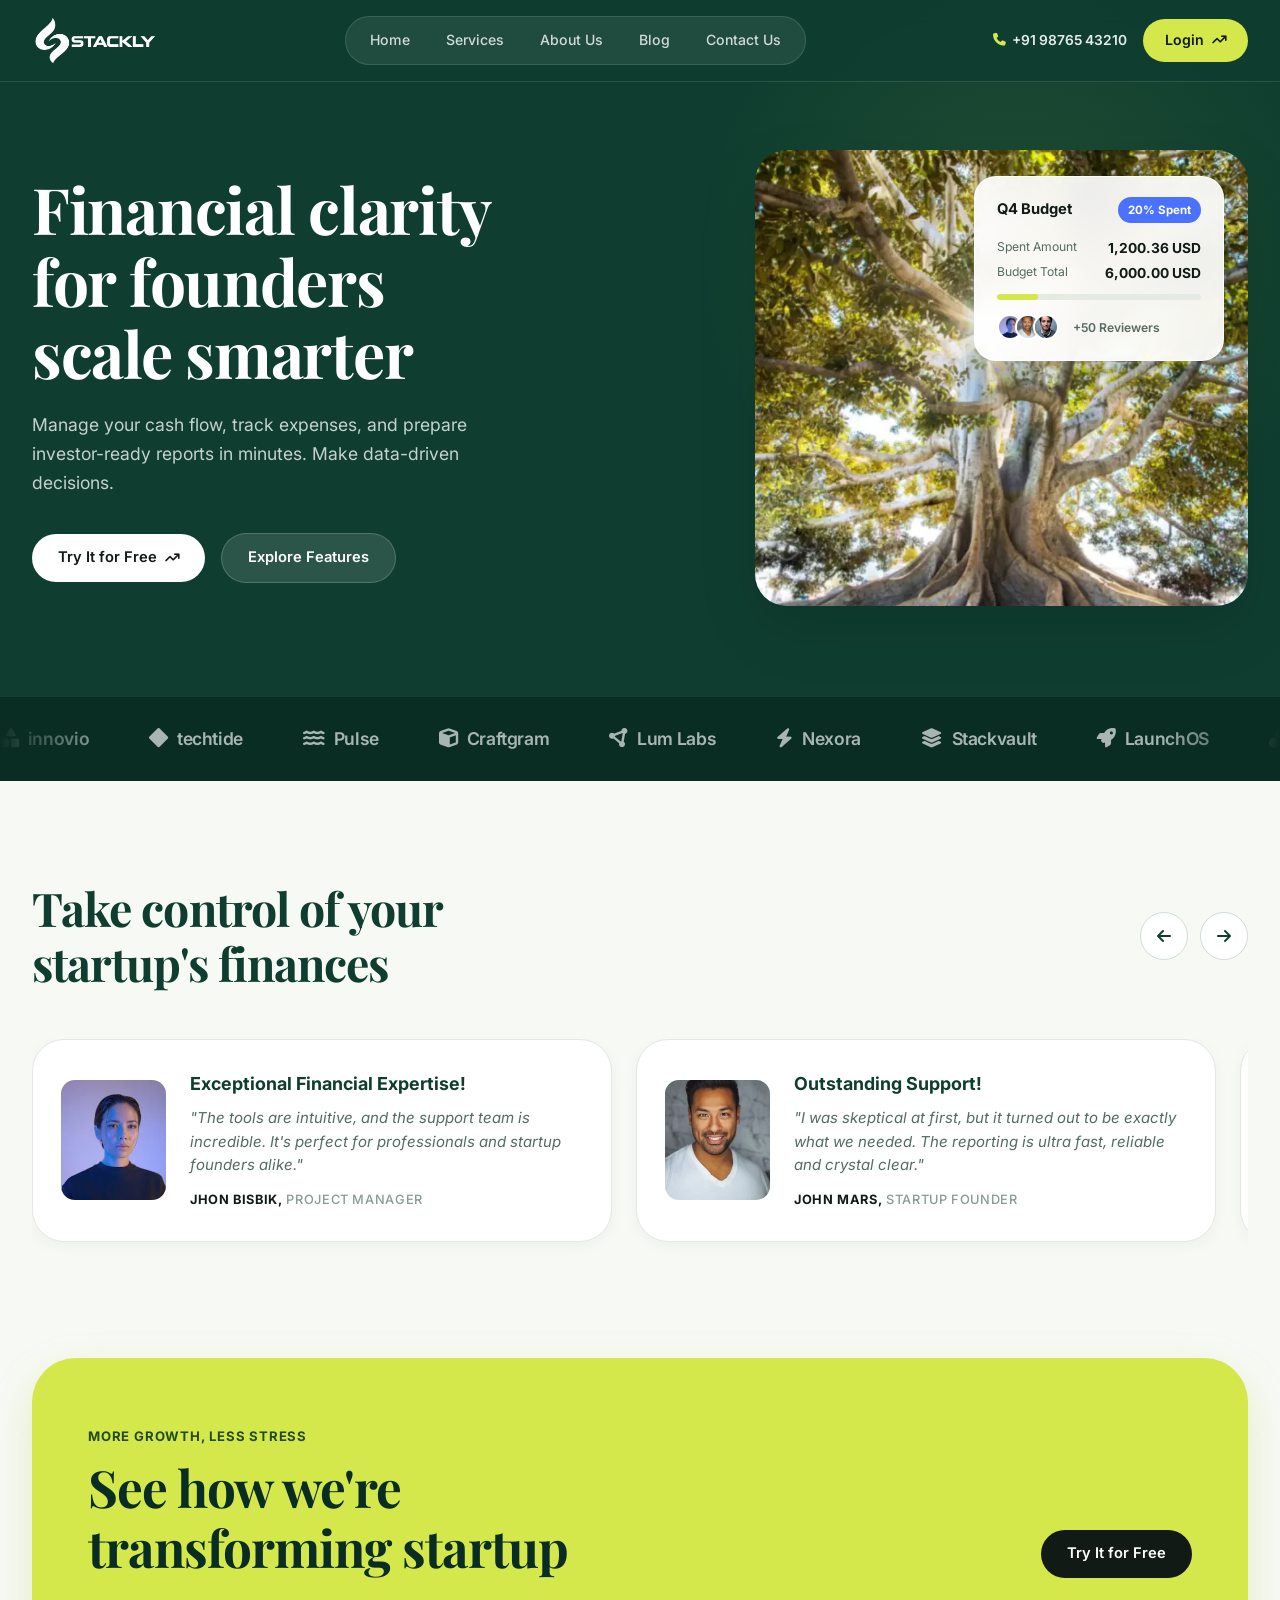
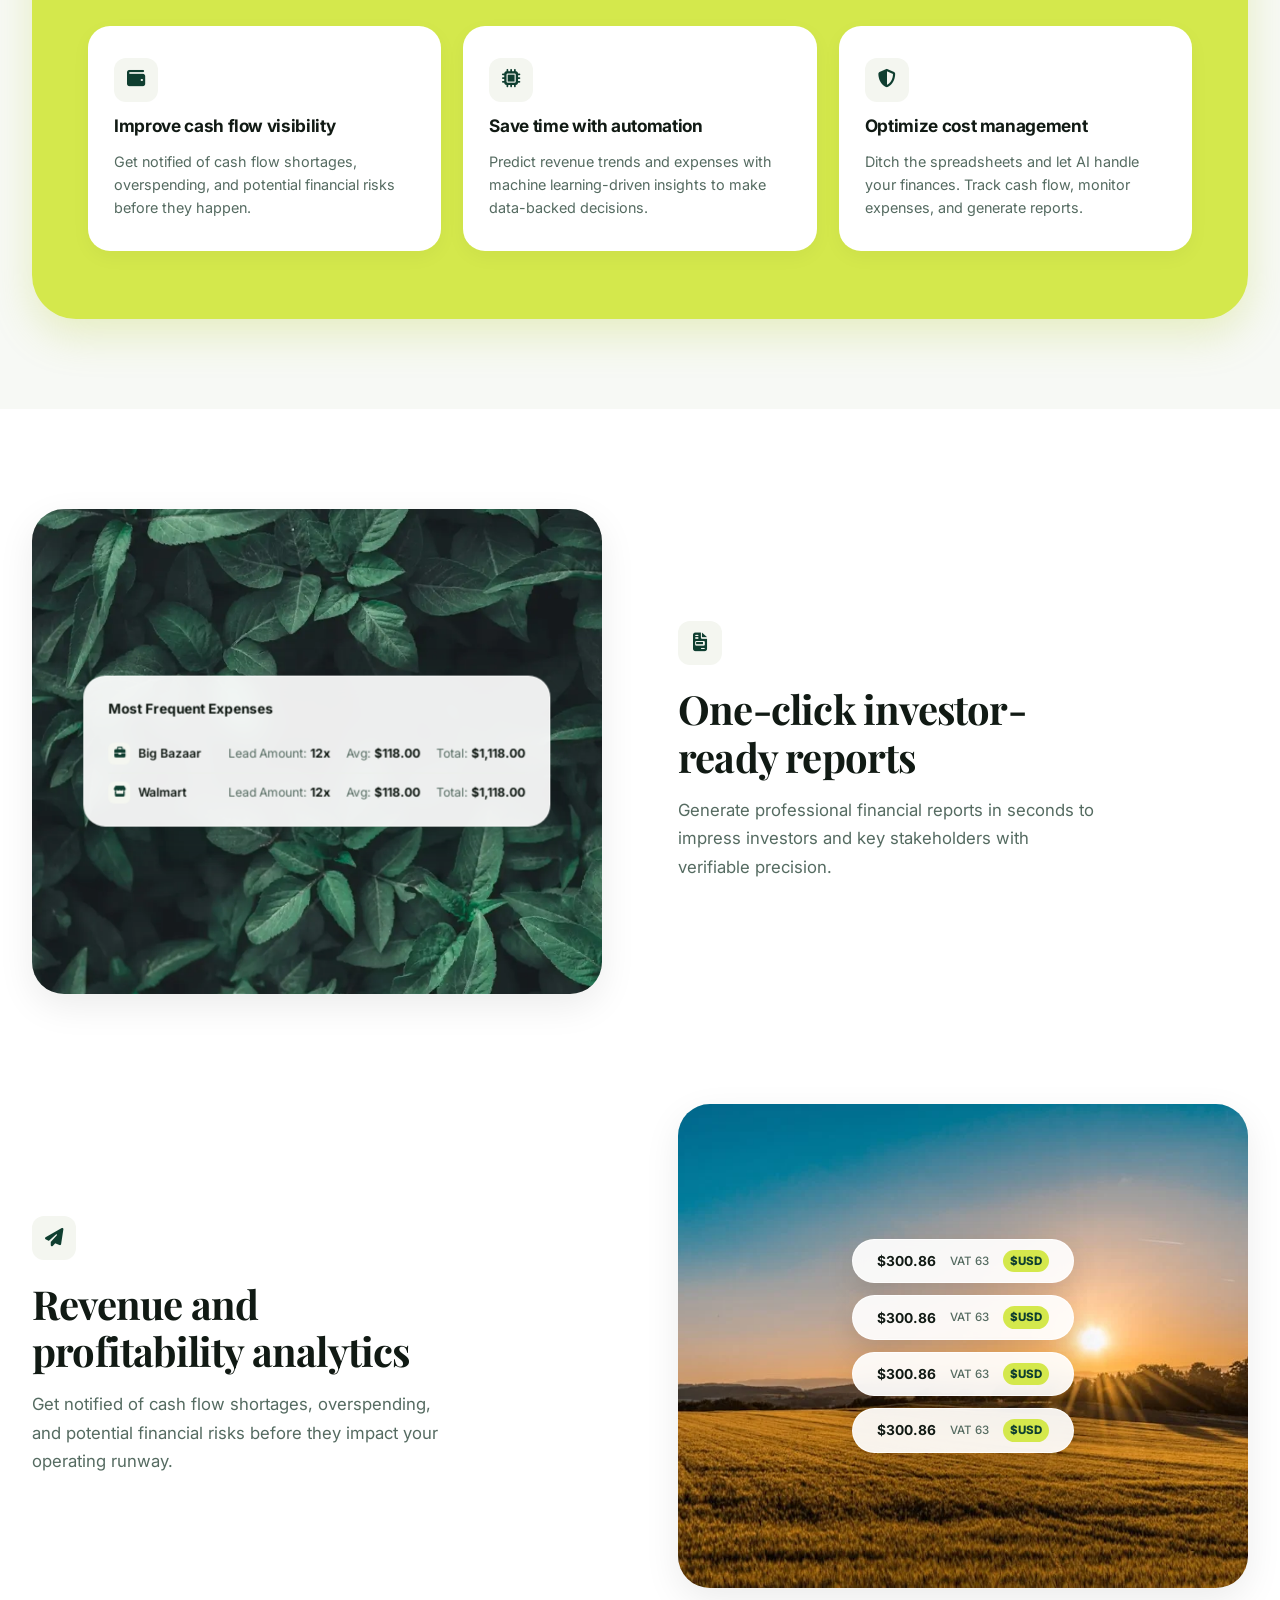
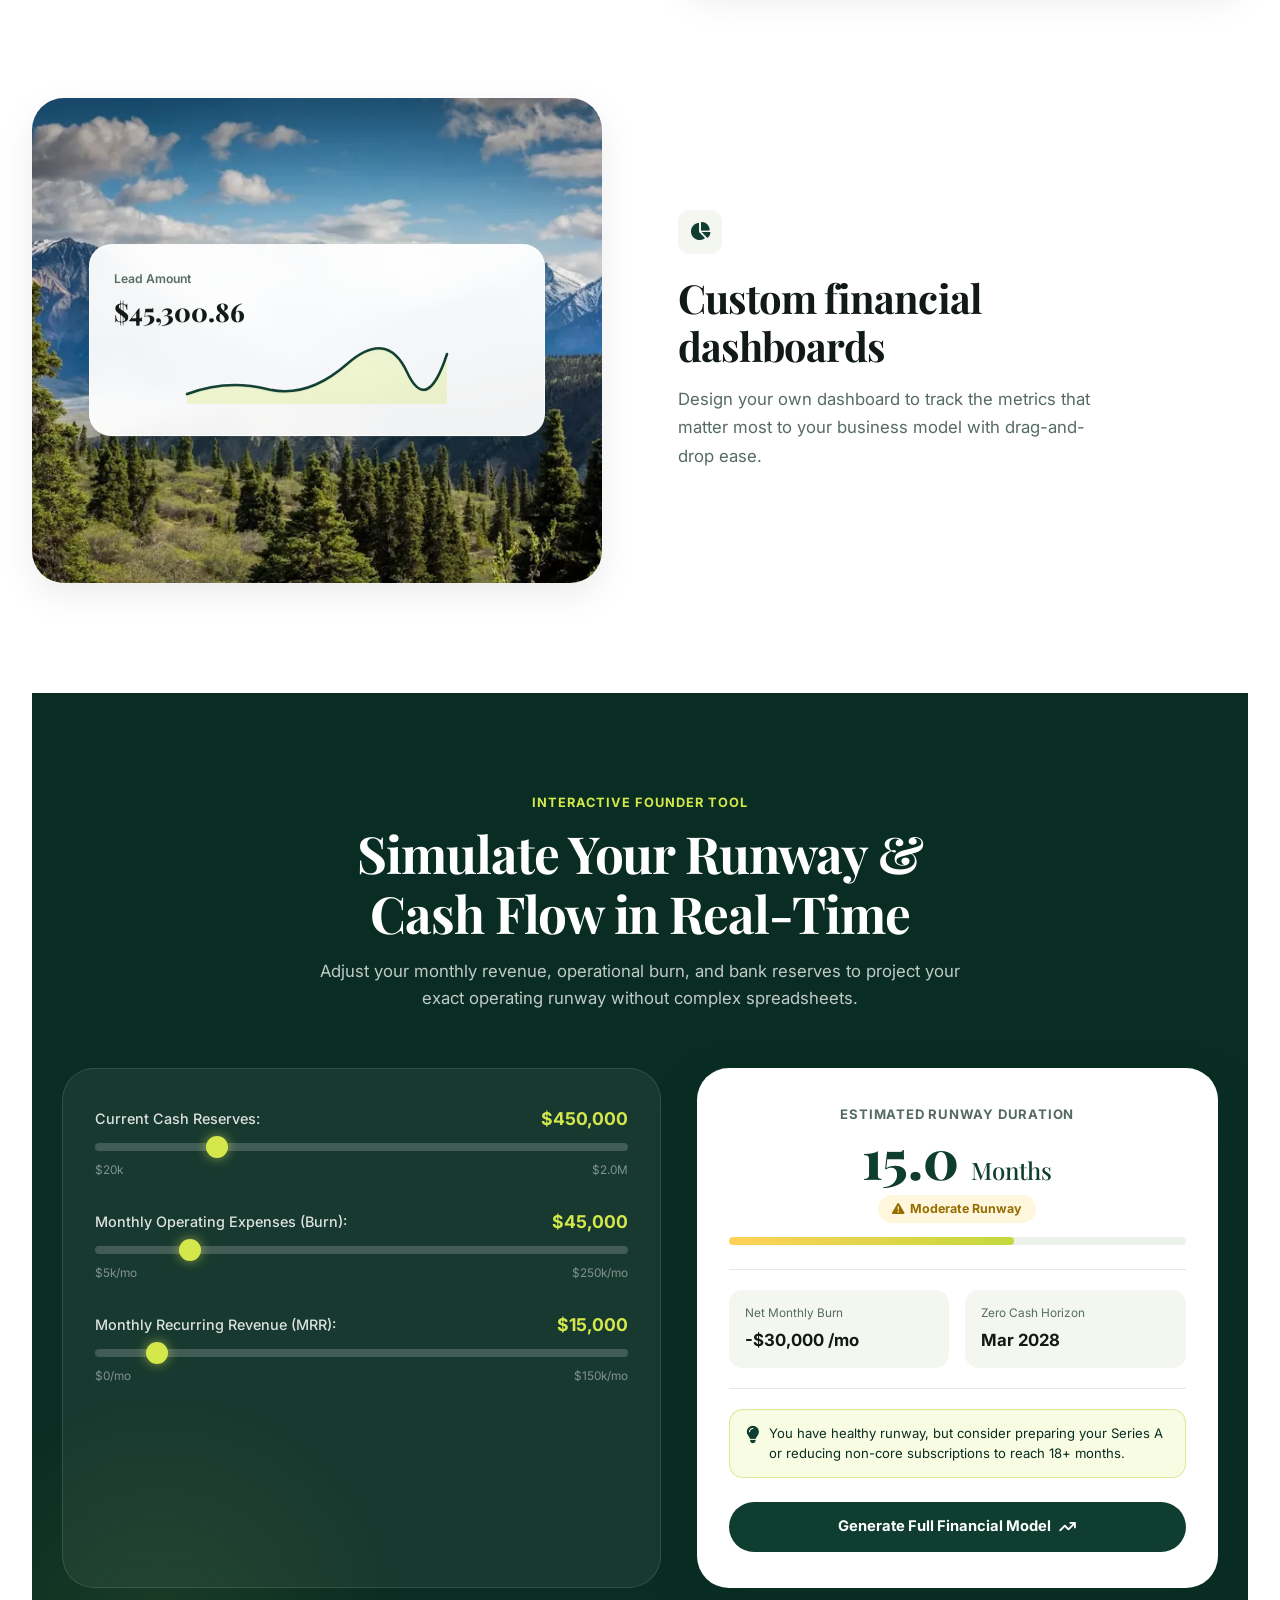
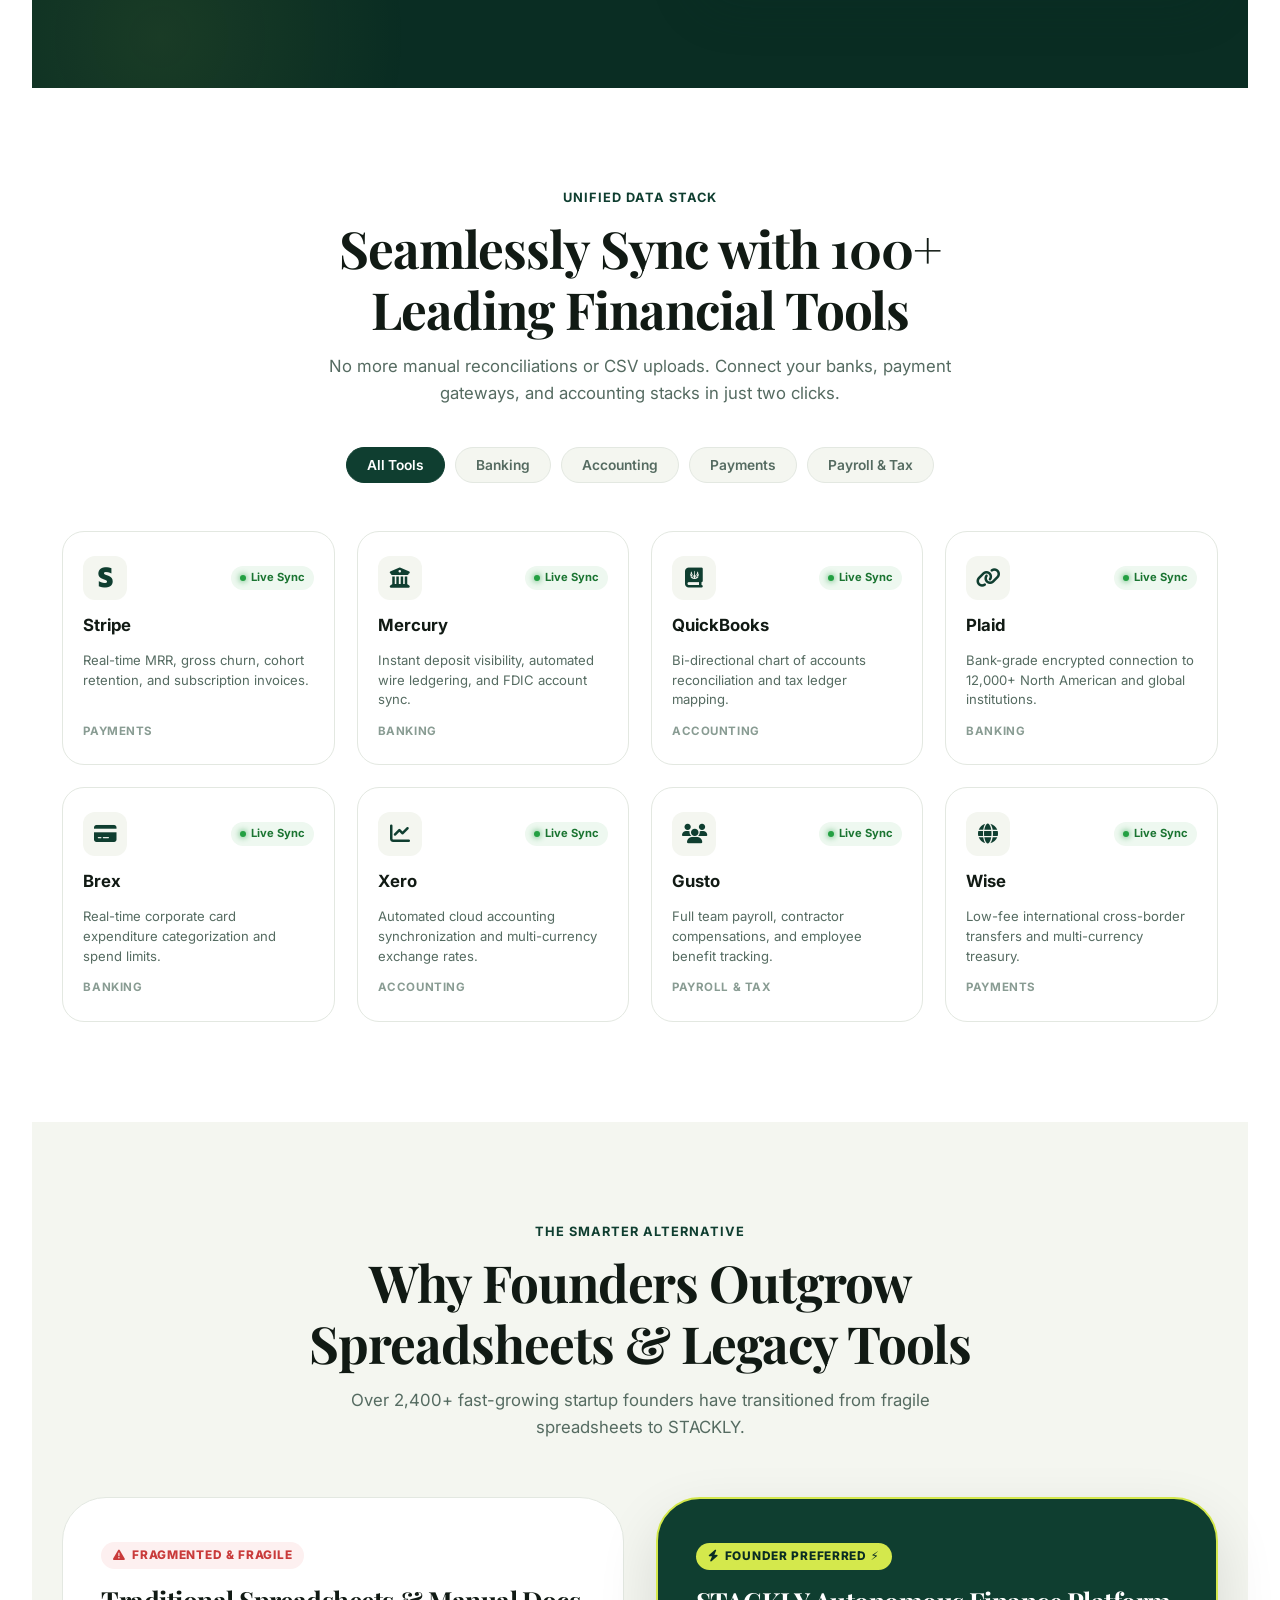
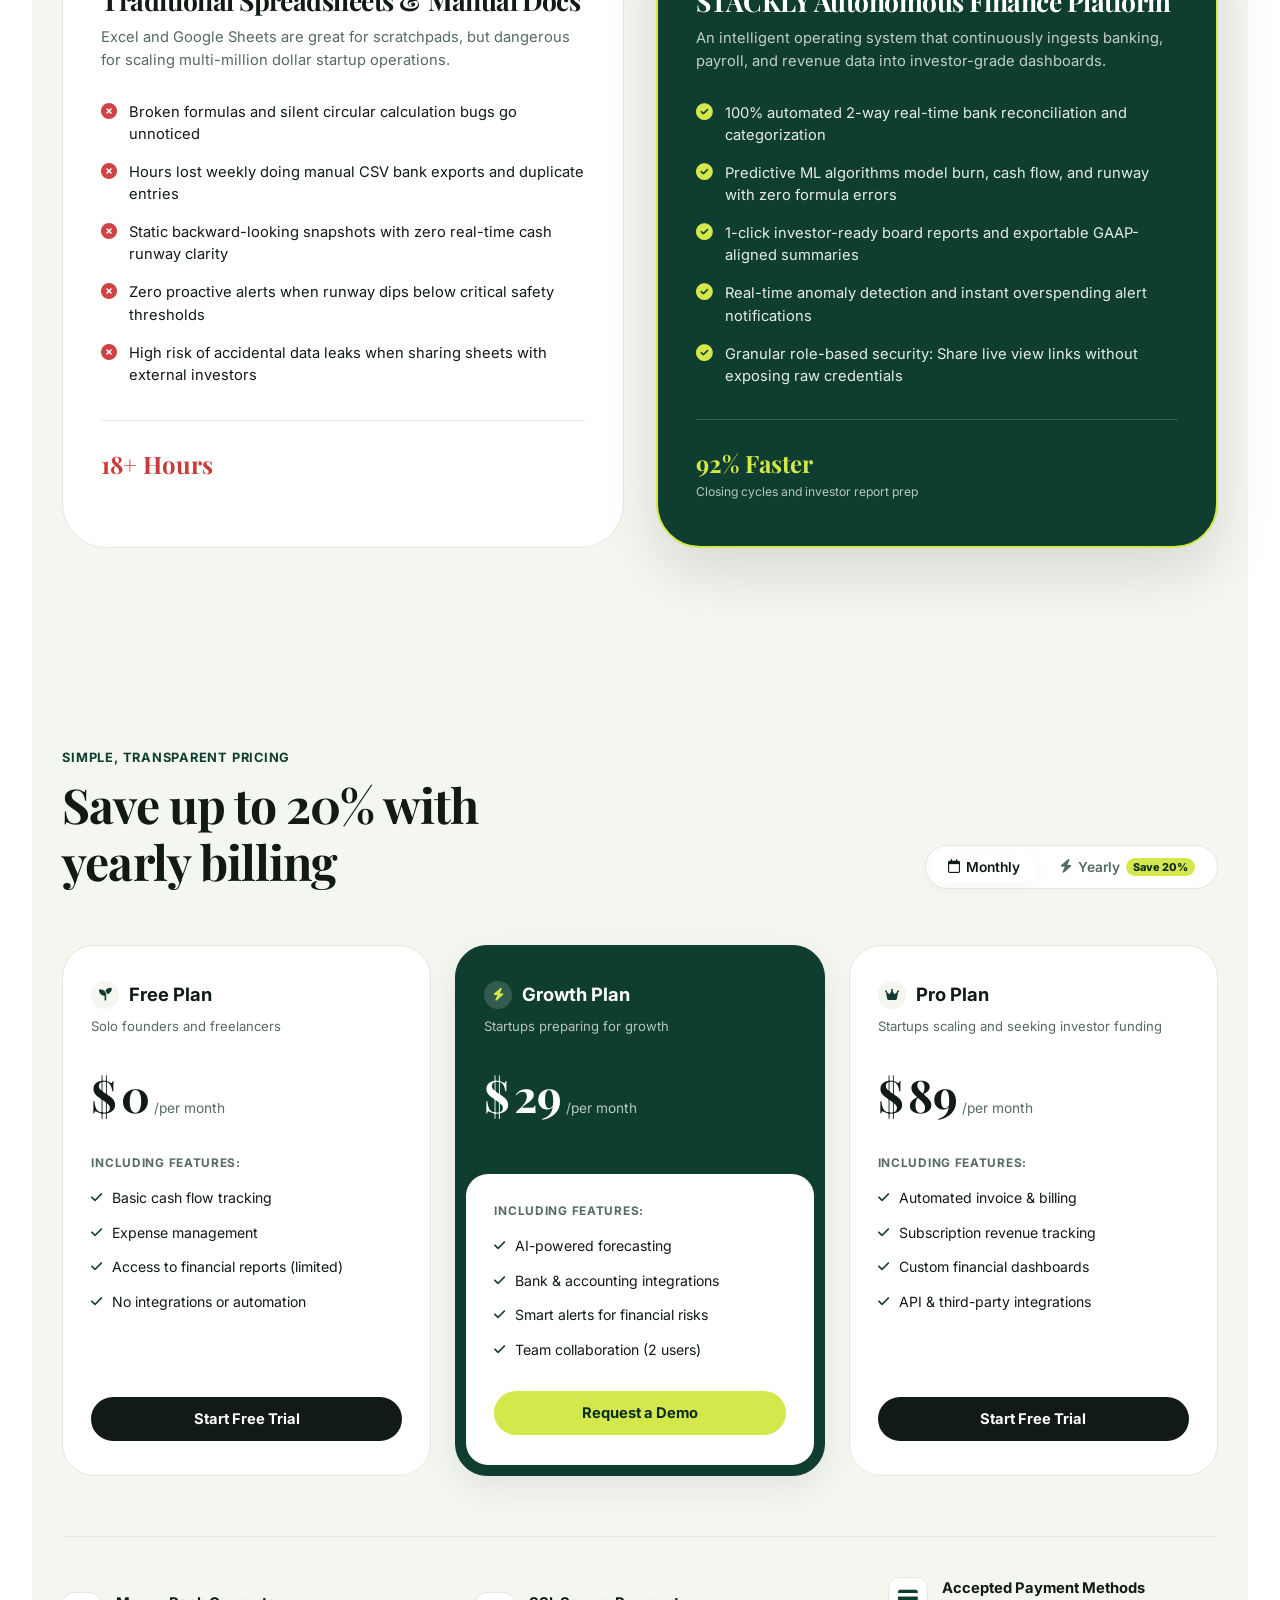
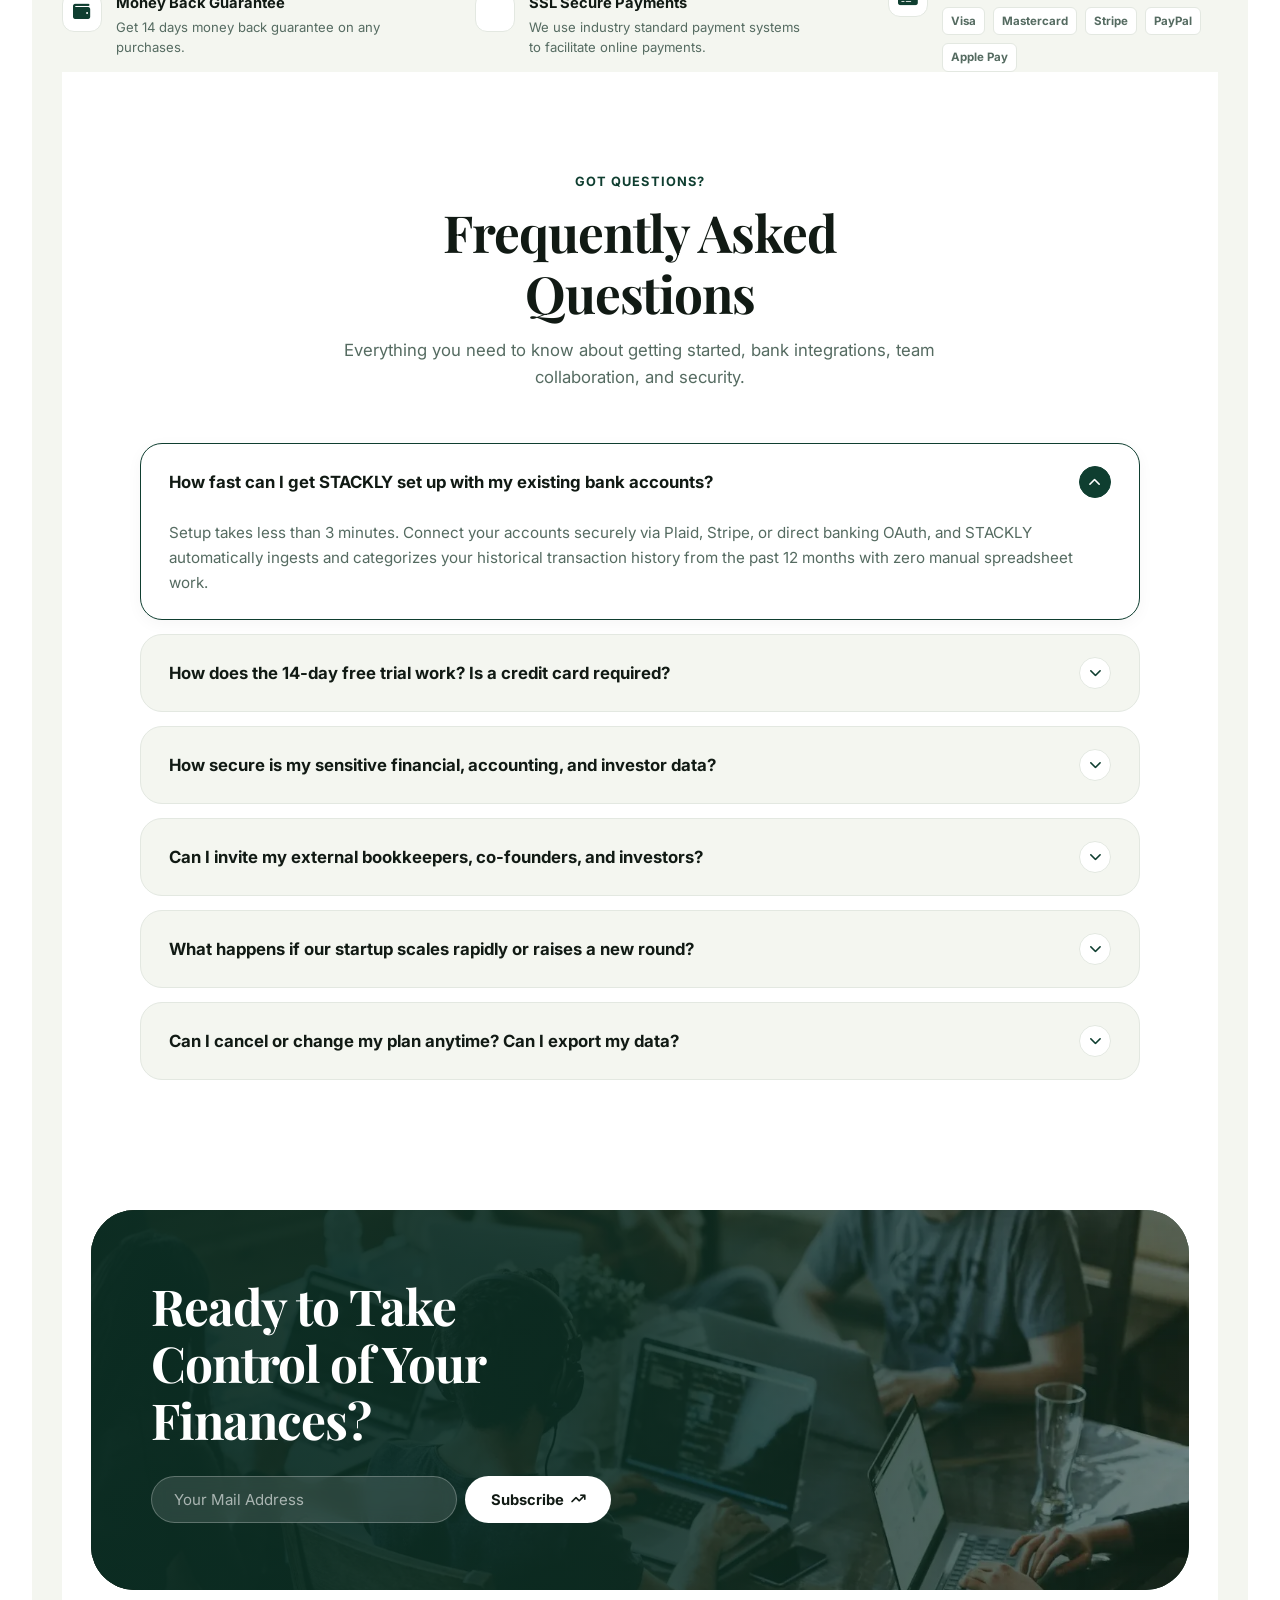
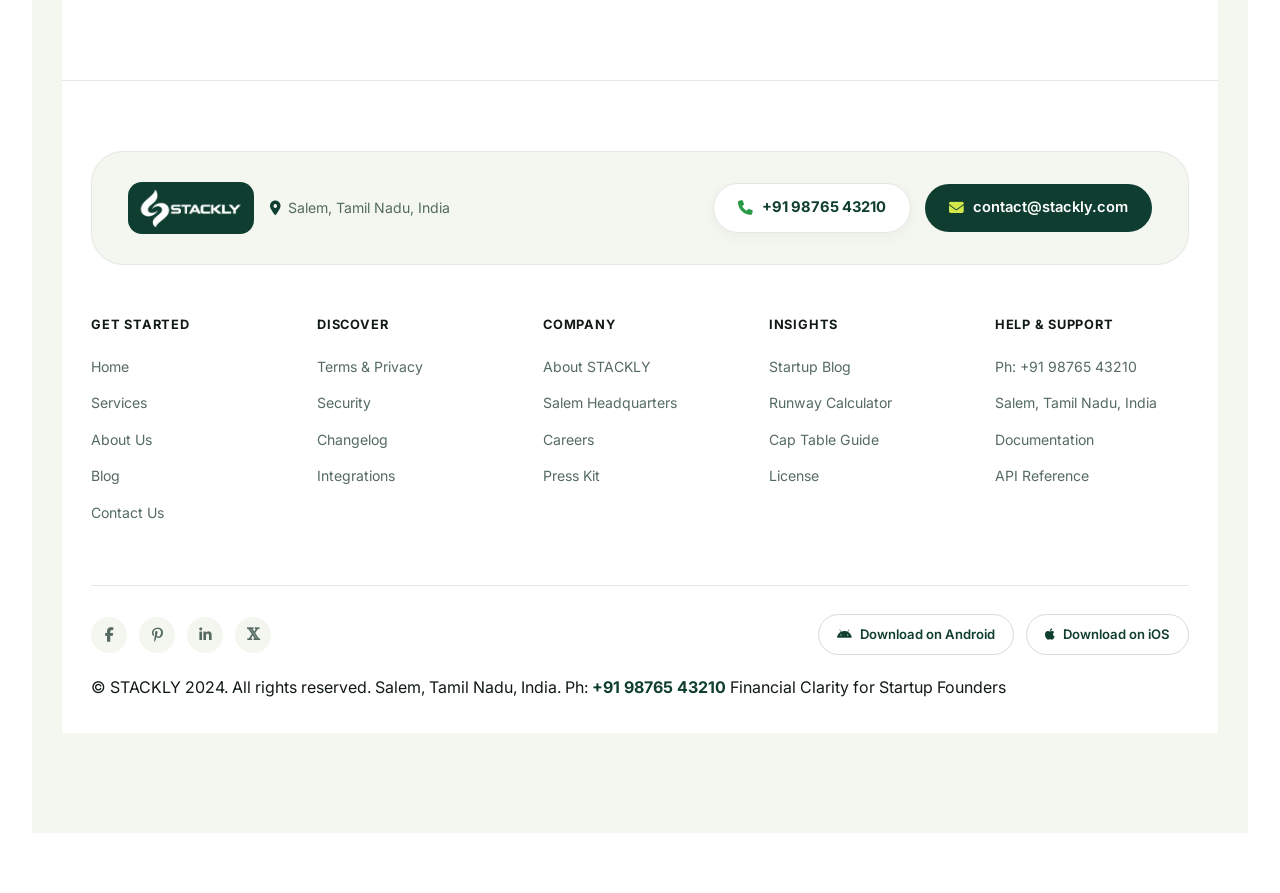
==== index.html @ 8fc37c61 "Add files via upload" ====
<!DOCTYPE html>
<html lang="en">
<head>
  <meta charset="UTF-8">
  <meta name="viewport" content="width=device-width, initial-scale=1.0">
  <title>STACKLY — Fundraising Clarity for Founders</title>
  <meta name="description" content="Manage your cash flow, track expenses, and prepare investor-ready reports in minutes with STACKLY. Scale smarter and make data-driven financial decisions.">
  
  <!-- Google Fonts: Inter & Playfair Display -->
  <link rel="preconnect" href="https://fonts.googleapis.com">
  <link rel="preconnect" href="https://fonts.gstatic.com" crossorigin>
  <link href="https://fonts.googleapis.com/css2?family=Inter:wght@300;400;500;600;700;800&family=Playfair+Display:ital,wght@0,600;0,700;0,800;1,600&display=swap" rel="stylesheet">
  
  <!-- Font Awesome Icons -->
  <link rel="stylesheet" href="https://cdnjs.cloudflare.com/ajax/libs/font-awesome/6.4.0/css/all.min.css">
  
  <!-- Custom Stylesheet -->
  <link rel="stylesheet" href="style.css">
</head>
<body>

  <!-- ========================================================================
       HEADER & NAVIGATION
       ======================================================================== -->
  <header id="main-header">
    <div class="container header-container">
      <!-- Logo -->
      <a href="index.html" class="brand-logo" aria-label="STACKLY Home">
        <img src="images/logo.webp" alt="STACKLY Logo" style="height: 48px; width: auto; display: block;">
      </a>

      <!-- Pill Nav for Desktop -->
      <nav class="nav-pill-wrapper" aria-label="Main Navigation">
        <a href="index.html" class="nav-link active">Home</a>
        <a href="service.html" class="nav-link">Services</a>
        <a href="about.html" class="nav-link">About Us</a>
        <a href="blog.html" class="nav-link">Blog</a>
        <a href="contact.html" class="nav-link">Contact Us</a>
      </nav>

      <!-- Header CTA & Contact Phone -->
      <div class="header-cta-wrapper" style="display: flex; align-items: center; gap: 16px;">
        <a href="404.html" class="header-phone-link" style="color: rgba(255,255,255,0.9); font-size: 0.86rem; font-weight: 600; display: inline-flex; align-items: center; gap: 6px; transition: color 0.2s;">
          <i class="fa-solid fa-phone" style="color: var(--lime); font-size: 0.8rem;"></i> +91 98765 43210
        </a>
        <a href="login.html" class="btn btn-lime header-cta-btn">
          Login <i class="fa-solid fa-arrow-trend-up icon-arrow-diag"></i>
        </a>
      </div>

      <!-- Mobile Menu Toggle Button -->
      <button class="mobile-menu-toggle" id="mobileMenuBtn" aria-label="Toggle Navigation Menu">
        <i class="fa-solid fa-bars"></i>
      </button>
    </div>

    <!-- Mobile Dropdown Navigation -->
    <div class="mobile-dropdown" id="mobileNav">
      <a href="index.html" class="nav-link active">Home</a>
      <a href="service.html" class="nav-link">Services</a>
      <a href="about.html" class="nav-link">About Us</a>
      <a href="blog.html" class="nav-link">Blog</a>
      <a href="contact.html" class="nav-link">Contact Us</a>
      <div style="padding: 10px 14px; border-top: 1px solid rgba(255,255,255,0.1); margin-top: 6px; font-size: 0.85rem; color: rgba(255,255,255,0.85); display: flex; flex-direction: column; gap: 6px;">
        <a href="404.html" style="color: var(--lime); font-weight: 700; display: flex; align-items: center; gap: 8px;">
          <i class="fa-solid fa-phone"></i> +91 98765 43210
        </a>
        <span><i class="fa-solid fa-location-dot" style="color: var(--lime); margin-right: 6px;"></i> Salem, Tamil Nadu, India</span>
      </div>
      <a href="login.html" class="btn btn-lime" style="margin-top: 6px; width: 100%;">
        Login<i class="fa-solid fa-arrow-trend-up"></i>
      </a>
    </div>
  </header>

  <!-- ========================================================================
       HERO SECTION
       ======================================================================== -->
  <section id="hero">
    <div class="container hero-grid">
      <!-- Left Content -->
      <div class="hero-content fade-in-up">
        <h1>Financial clarity<br>for founders<br>scale smarter</h1>
        <p>
          Manage your cash flow, track expenses, and prepare investor-ready reports in minutes. Make data-driven decisions.
        </p>
        <div class="hero-actions">
          <a href="404.html" class="btn btn-white">
            Try It for Free <i class="fa-solid fa-arrow-trend-up icon-arrow-diag"></i>
          </a>
          <a href="404.html" class="btn btn-ghost-green">
            Explore Features
          </a>
        </div>
      </div>

      <!-- Right Visual with Floating Stat Card -->
      <div class="hero-visual fade-in-up">
        <div class="hero-image-card">
          <img src="images/img_1518495973542-4.webp" alt="Abstract sculpture and organic wood photography">
          
          <!-- Floating Glass Stat Card -->
          <div class="floating-stat-card">
            <div class="f-card-header">
              <span class="f-card-title">Q4 Budget</span>
              <span class="f-card-badge">20% Spent</span>
            </div>
            <div class="f-card-row">
              <span>Spent Amount</span>
              <strong>1,200.36 USD</strong>
            </div>
            <div class="f-card-row">
              <span>Budget Total</span>
              <strong>6,000.00 USD</strong>
            </div>
            
            <div class="f-progress-track">
              <div class="f-progress-bar"></div>
            </div>

            <div class="f-card-footer">
              <div class="avatar-stack">
                <img src="images/img_1534528741775-5.webp" alt="Reviewer avatar 1">
                <img src="images/img_1507003211169-0.webp" alt="Reviewer avatar 2">
                <img src="images/img_1500648767791-0.webp" alt="Reviewer avatar 3">
              </div>
              <span class="avatar-stack-text">+50 Reviewers</span>
            </div>
          </div>
        </div>
      </div>
    </div>
  </section>

  <!-- ========================================================================
       TRUSTED BY LOGO BAR
       ======================================================================== -->
  <div id="trust-bar">
    <div class="marquee-wrapper">
      <div class="marquee-track">
        <!-- Original set -->
        <div class="partner-logo"><i class="fa-solid fa-shapes"></i> innovio</div>
        <div class="partner-logo"><i class="fa-solid fa-diamond"></i> techtide</div>
        <div class="partner-logo"><i class="fa-solid fa-water"></i> Pulse</div>
        <div class="partner-logo"><i class="fa-solid fa-cube"></i> Craftgram</div>
        <div class="partner-logo"><i class="fa-solid fa-circle-nodes"></i> Lum Labs</div>
        <div class="partner-logo"><i class="fa-solid fa-bolt"></i> Nexora</div>
        <div class="partner-logo"><i class="fa-solid fa-layer-group"></i> Stackvault</div>
        <div class="partner-logo"><i class="fa-solid fa-rocket"></i> LaunchOS</div>
        <!-- Duplicate for seamless loop -->
        <div class="partner-logo"><i class="fa-solid fa-shapes"></i> innovio</div>
        <div class="partner-logo"><i class="fa-solid fa-diamond"></i> techtide</div>
        <div class="partner-logo"><i class="fa-solid fa-water"></i> Pulse</div>
        <div class="partner-logo"><i class="fa-solid fa-cube"></i> Craftgram</div>
        <div class="partner-logo"><i class="fa-solid fa-circle-nodes"></i> Lum Labs</div>
        <div class="partner-logo"><i class="fa-solid fa-bolt"></i> Nexora</div>
        <div class="partner-logo"><i class="fa-solid fa-layer-group"></i> Stackvault</div>
        <div class="partner-logo"><i class="fa-solid fa-rocket"></i> LaunchOS</div>
      </div>
    </div>
  </div>

  <!-- ========================================================================
       TESTIMONIALS SECTION (CLICK ARROWS TO SCROLL)
       ======================================================================== -->
  <section id="testimonials">
    <div class="container">
      <div class="testimonials-top-bar">
        <h2>Take control of your startup's finances</h2>
        <div class="carousel-nav-buttons">
          <button class="carousel-nav-btn" id="prevTestimonial" aria-label="Previous testimonials">
            <i class="fa-solid fa-arrow-left"></i>
          </button>
          <button class="carousel-nav-btn" id="nextTestimonial" aria-label="Next testimonials">
            <i class="fa-solid fa-arrow-right"></i>
          </button>
        </div>
      </div>

      <!-- Scrollable Track Container -->
      <div class="testimonials-slider-wrap" id="testimonialsSlider">
        <div class="testimonials-track">
          <!-- Card 1 -->
          <div class="testimonial-card">
            <img src="images/img_1534528741775-5.webp" alt="Jhon Bisbik portrait" class="testimonial-avatar">
            <div class="testimonial-content">
              <h4>Exceptional Financial Expertise!</h4>
              <p class="testimonial-quote">"The tools are intuitive, and the support team is incredible. It's perfect for professionals and startup founders alike."</p>
              <div class="testimonial-author">Jhon Bisbik, <span class="testimonial-role">Project Manager</span></div>
            </div>
          </div>

          <!-- Card 2 -->
          <div class="testimonial-card">
            <img src="images/img_1507003211169-0.webp" alt="John Mars portrait" class="testimonial-avatar">
            <div class="testimonial-content">
              <h4>Outstanding Support!</h4>
              <p class="testimonial-quote">"I was skeptical at first, but it turned out to be exactly what we needed. The reporting is ultra fast, reliable and crystal clear."</p>
              <div class="testimonial-author">John Mars, <span class="testimonial-role">Startup Founder</span></div>
            </div>
          </div>

          <!-- Card 3 -->
          <div class="testimonial-card">
            <img src="images/img_1573496359142-b.webp" alt="Elena Vance portrait" class="testimonial-avatar">
            <div class="testimonial-content">
              <h4>Cut Closing Time by 75%</h4>
              <p class="testimonial-quote">"Our monthly accounting review went from 5 days down to half an afternoon. Investors love the automated monthly dispatch."</p>
              <div class="testimonial-author">Elena Vance, <span class="testimonial-role">CFO at CloudSync</span></div>
            </div>
          </div>

          <!-- Card 4 -->
          <div class="testimonial-card">
            <img src="images/img_1500648767791-0.webp" alt="David Chen portrait" class="testimonial-avatar">
            <div class="testimonial-content">
              <h4>Flawless Runway Forecasts</h4>
              <p class="testimonial-quote">"Having real-time bank feeds synced straight into scenario projections saved us months of spreadsheets stress during our Series A."</p>
              <div class="testimonial-author">David Chen, <span class="testimonial-role">Co-Founder at Finix</span></div>
            </div>
          </div>
        </div>
      </div>
    </div>
  </section>

  <!-- ========================================================================
       LIME BANNER BENEFIT SECTION
       ======================================================================== -->
  <section id="lime-banner">
    <div class="container">
      <div class="lime-banner-container fade-in-up">
        <div class="lime-banner-header">
          <div class="lime-header-left">
            <div class="section-kicker">More Growth, Less Stress</div>
            <h2>See how we're transforming startup</h2>
          </div>
          <a href="404.html" class="btn btn-dark">
            Try It for Free
          </a>
        </div>

        <div class="lime-cards-grid">
          <!-- Card 1 -->
          <div class="lime-benefit-card">
            <div class="lime-card-icon">
              <i class="fa-solid fa-wallet"></i>
            </div>
            <h3>Improve cash flow visibility</h3>
            <p>Get notified of cash flow shortages, overspending, and potential financial risks before they happen.</p>
          </div>

          <!-- Card 2 -->
          <div class="lime-benefit-card">
            <div class="lime-card-icon">
              <i class="fa-solid fa-microchip"></i>
            </div>
            <h3>Save time with automation</h3>
            <p>Predict revenue trends and expenses with machine learning-driven insights to make data-backed decisions.</p>
          </div>

          <!-- Card 3 -->
          <div class="lime-benefit-card">
            <div class="lime-card-icon">
              <i class="fa-solid fa-shield-halved"></i>
            </div>
            <h3>Optimize cost management</h3>
            <p>Ditch the spreadsheets and let AI handle your finances. Track cash flow, monitor expenses, and generate reports.</p>
          </div>
        </div>
      </div>
    </div>
  </section>

  <!-- ========================================================================
       FEATURE SHOWCASE ROWS (Alternating Layouts)
       ======================================================================== -->
  <section id="feature-rows">
    <div class="container">
      <!-- Row 1: Plant image on Left, Text on Right -->
      <div class="showcase-row fade-in-up">
        <div class="showcase-image-col">
          <div class="showcase-img-box">
            <img src="images/img_1518531933037-9.webp" alt="Lush green botanical leaves">
            
            <!-- Floating Overlay Card: Most Frequent Expenses -->
            <div class="floating-overlay-card">
              <div class="foc-title">Most Frequent Expenses</div>
              <div class="foc-item">
                <div class="foc-brand">
                  <div class="foc-badge-icon"><i class="fa-solid fa-briefcase"></i></div>
                  <span>Big Bazaar</span>
                </div>
                <div class="foc-values">
                  <span>Lead Amount: <strong>12x</strong></span>
                  <span>Avg: <strong>$118.00</strong></span>
                  <span>Total: <strong>$1,118.00</strong></span>
                </div>
              </div>
              <div class="foc-item">
                <div class="foc-brand">
                  <div class="foc-badge-icon"><i class="fa-solid fa-store"></i></div>
                  <span>Walmart</span>
                </div>
                <div class="foc-values">
                  <span>Lead Amount: <strong>12x</strong></span>
                  <span>Avg: <strong>$118.00</strong></span>
                  <span>Total: <strong>$1,118.00</strong></span>
                </div>
              </div>
            </div>
          </div>
        </div>
        <div class="showcase-text-col">
          <div class="feature-icon-badge">
            <i class="fa-solid fa-file-invoice"></i>
          </div>
          <h2>One-click investor-ready reports</h2>
          <p>Generate professional financial reports in seconds to impress investors and key stakeholders with verifiable precision.</p>
        </div>
      </div>

      <!-- Row 2: Text on Left, Grass with Floating Pills on Right (Reversed) -->
      <div class="showcase-row reversed fade-in-up">
        <div class="showcase-image-col">
          <div class="showcase-img-box">
            <img src="images/img_1500382017468-9.webp" alt="Rolling green grass hill landscape">
            
            <!-- Floating Pills -->
            <div class="floating-pills-container">
              <div class="floating-amount-pill">
                <span>$300.86</span>
                <span class="f-tag-vat">VAT 63</span>
                <span class="f-tag-currency">$USD</span>
              </div>
              <div class="floating-amount-pill">
                <span>$300.86</span>
                <span class="f-tag-vat">VAT 63</span>
                <span class="f-tag-currency">$USD</span>
              </div>
              <div class="floating-amount-pill">
                <span>$300.86</span>
                <span class="f-tag-vat">VAT 63</span>
                <span class="f-tag-currency">$USD</span>
              </div>
              <div class="floating-amount-pill">
                <span>$300.86</span>
                <span class="f-tag-vat">VAT 63</span>
                <span class="f-tag-currency">$USD</span>
              </div>
            </div>
          </div>
        </div>
        <div class="showcase-text-col">
          <div class="feature-icon-badge">
            <i class="fa-solid fa-paper-plane"></i>
          </div>
          <h2>Revenue and profitability analytics</h2>
          <p>Get notified of cash flow shortages, overspending, and potential financial risks before they impact your operating runway.</p>
        </div>
      </div>

      <!-- Row 3: Mountain image on Left, Text on Right -->
      <div class="showcase-row fade-in-up">
        <div class="showcase-image-col">
          <div class="showcase-img-box">
            <img src="images/img_1464822759023-f.webp" alt="Scenic alpine mountain ridge">
            
            <!-- Mountain Overlay Chart -->
            <div class="mountain-chart-overlay">
              <div class="mco-lead-label">Lead Amount</div>
              <div class="mco-amount">$45,300.86</div>
              <svg class="mco-chart-svg" viewBox="0 0 260 60" fill="none">
                <path d="M0,50 Q40,35 80,45 T160,20 T220,28 T260,10 L260,60 L0,60 Z" fill="rgba(212, 232, 76, 0.25)"/>
                <path d="M0,50 Q40,35 80,45 T160,20 T220,28 T260,10" stroke="#0f3e30" stroke-width="2.5" stroke-linecap="round"/>
              </svg>
            </div>
          </div>
        </div>
        <div class="showcase-text-col">
          <div class="feature-icon-badge">
            <i class="fa-solid fa-chart-pie"></i>
          </div>
          <h2>Custom financial dashboards</h2>
          <p>Design your own dashboard to track the metrics that matter most to your business model with drag-and-drop ease.</p>
        </div>
      </div>
  <!-- ========================================================================
       NEW SECTION 1: RUNWAY & CASH FLOW SIMULATOR
       ======================================================================== -->
  <section id="runway-calculator">
    <div class="container">
      <div class="calc-header fade-in-up">
        <div class="section-kicker">Interactive Founder Tool</div>
        <h2>Simulate Your Runway & Cash Flow in Real-Time</h2>
        <p>Adjust your monthly revenue, operational burn, and bank reserves to project your exact operating runway without complex spreadsheets.</p>
      </div>

      <div class="calc-grid fade-in-up">
        <!-- Controls Card -->
        <div class="calc-controls-card">
          <!-- Slider 1: Cash Balance -->
          <div class="slider-group">
            <div class="slider-top-label">
              <span>Current Cash Reserves:</span>
              <strong id="valCash">$450,000</strong>
            </div>
            <input type="range" class="styled-range" id="inputCash" min="20000" max="2000000" step="10000" value="450000">
            <div class="slider-bounds">
              <span>$20k</span>
              <span>$2.0M</span>
            </div>
          </div>

          <!-- Slider 2: Monthly Burn -->
          <div class="slider-group">
            <div class="slider-top-label">
              <span>Monthly Operating Expenses (Burn):</span>
              <strong id="valBurn">$45,000</strong>
            </div>
            <input type="range" class="styled-range" id="inputBurn" min="5000" max="250000" step="2500" value="45000">
            <div class="slider-bounds">
              <span>$5k/mo</span>
              <span>$250k/mo</span>
            </div>
          </div>

          <!-- Slider 3: Monthly Revenue -->
          <div class="slider-group">
            <div class="slider-top-label">
              <span>Monthly Recurring Revenue (MRR):</span>
              <strong id="valRev">$15,000</strong>
            </div>
            <input type="range" class="styled-range" id="inputRev" min="0" max="150000" step="2500" value="15000">
            <div class="slider-bounds">
              <span>$0/mo</span>
              <span>$150k/mo</span>
            </div>
          </div>
        </div>

        <!-- Dynamic Results Board -->
        <div class="calc-results-board">
          <div class="runway-primary-metric">
            <div class="metric-subtitle">Estimated Runway Duration</div>
            <div class="metric-big-number" id="runwayMonths">15.0 <span style="font-size: 1.5rem; font-weight: 500;">Months</span></div>
            <div class="runway-health-badge" id="runwayBadge">
              <i class="fa-solid fa-circle-check"></i> Safe Growth Zone
            </div>
            <div class="runway-bar-track">
              <div class="runway-bar-fill" id="runwayBarFill" style="width: 65%;"></div>
            </div>
          </div>

          <div class="metric-details-row">
            <div class="metric-box">
              <span>Net Monthly Burn</span>
              <strong id="netBurnDisplay">-$30,000 /mo</strong>
            </div>
            <div class="metric-box">
              <span>Zero Cash Horizon</span>
              <strong id="zeroCashHorizon">Dec 2027</strong>
            </div>
          </div>

          <div class="calc-insight-box">
            <i class="fa-solid fa-lightbulb" style="color: var(--green); font-size: 1.1rem; margin-top: 2px;"></i>
            <span id="insightText">Increasing MRR by just 15% extends your operating runway by an additional <strong>+3.8 months</strong> without dilutive equity.</span>
          </div>

          <a href="404.html" class="calc-cta-btn">
            Generate Full Financial Model <i class="fa-solid fa-arrow-trend-up"></i>
          </a>
        </div>
      </div>
    </div>
  </section>

  <!-- ========================================================================
       NEW SECTION 2: INTEGRATIONS ECOSYSTEM HUB
       ======================================================================== -->
  <section id="integrations-hub">
    <div class="container">
      <div class="integ-header fade-in-up">
        <div class="section-kicker">Unified Data Stack</div>
        <h2>Seamlessly Sync with 100+ Leading Financial Tools</h2>
        <p>No more manual reconciliations or CSV uploads. Connect your banks, payment gateways, and accounting stacks in just two clicks.</p>
      </div>

      <!-- Category Filter Tabs -->
      <div class="integ-tabs fade-in-up">
        <button class="integ-tab-btn active" data-category="all">All Tools</button>
        <button class="integ-tab-btn" data-category="banking">Banking</button>
        <button class="integ-tab-btn" data-category="accounting">Accounting</button>
        <button class="integ-tab-btn" data-category="payments">Payments</button>
        <button class="integ-tab-btn" data-category="payroll">Payroll & Tax</button>
      </div>

      <!-- Integrations Grid -->
      <div class="integ-grid fade-in-up" id="integrationsGrid">
        <!-- 1. Stripe -->
        <div class="integ-card" data-category="payments">
          <div class="integ-card-top">
            <div class="integ-icon-box"><i class="fa-brands fa-stripe-s"></i></div>
            <span class="integ-status-dot">Live Sync</span>
          </div>
          <h4>Stripe</h4>
          <p>Real-time MRR, gross churn, cohort retention, and subscription invoices.</p>
          <span class="integ-category-tag">Payments</span>
        </div>

        <!-- 2. Mercury -->
        <div class="integ-card" data-category="banking">
          <div class="integ-card-top">
            <div class="integ-icon-box"><i class="fa-solid fa-building-columns"></i></div>
            <span class="integ-status-dot">Live Sync</span>
          </div>
          <h4>Mercury</h4>
          <p>Instant deposit visibility, automated wire ledgering, and FDIC account sync.</p>
          <span class="integ-category-tag">Banking</span>
        </div>

        <!-- 3. QuickBooks -->
        <div class="integ-card" data-category="accounting">
          <div class="integ-card-top">
            <div class="integ-icon-box"><i class="fa-solid fa-book-journal-whills"></i></div>
            <span class="integ-status-dot">Live Sync</span>
          </div>
          <h4>QuickBooks</h4>
          <p>Bi-directional chart of accounts reconciliation and tax ledger mapping.</p>
          <span class="integ-category-tag">Accounting</span>
        </div>

        <!-- 4. Plaid -->
        <div class="integ-card" data-category="banking">
          <div class="integ-card-top">
            <div class="integ-icon-box"><i class="fa-solid fa-link"></i></div>
            <span class="integ-status-dot">Live Sync</span>
          </div>
          <h4>Plaid</h4>
          <p>Bank-grade encrypted connection to 12,000+ North American and global institutions.</p>
          <span class="integ-category-tag">Banking</span>
        </div>

        <!-- 5. Brex -->
        <div class="integ-card" data-category="banking">
          <div class="integ-card-top">
            <div class="integ-icon-box"><i class="fa-solid fa-credit-card"></i></div>
            <span class="integ-status-dot">Live Sync</span>
          </div>
          <h4>Brex</h4>
          <p>Real-time corporate card expenditure categorization and spend limits.</p>
          <span class="integ-category-tag">Banking</span>
        </div>

        <!-- 6. Xero -->
        <div class="integ-card" data-category="accounting">
          <div class="integ-card-top">
            <div class="integ-icon-box"><i class="fa-solid fa-chart-line"></i></div>
            <span class="integ-status-dot">Live Sync</span>
          </div>
          <h4>Xero</h4>
          <p>Automated cloud accounting synchronization and multi-currency exchange rates.</p>
          <span class="integ-category-tag">Accounting</span>
        </div>

        <!-- 7. Gusto -->
        <div class="integ-card" data-category="payroll">
          <div class="integ-card-top">
            <div class="integ-icon-box"><i class="fa-solid fa-users"></i></div>
            <span class="integ-status-dot">Live Sync</span>
          </div>
          <h4>Gusto</h4>
          <p>Full team payroll, contractor compensations, and employee benefit tracking.</p>
          <span class="integ-category-tag">Payroll & Tax</span>
        </div>

        <!-- 8. Wise -->
        <div class="integ-card" data-category="payments">
          <div class="integ-card-top">
            <div class="integ-icon-box"><i class="fa-solid fa-globe"></i></div>
            <span class="integ-status-dot">Live Sync</span>
          </div>
          <h4>Wise</h4>
          <p>Low-fee international cross-border transfers and multi-currency treasury.</p>
          <span class="integ-category-tag">Payments</span>
        </div>
      </div>
    </div>
  </section>

  <!-- ========================================================================
       NEW SECTION 3: SPREADSHEETS VS STACKLY COMPARISON
       ======================================================================== -->
  <section id="comparison-section">
    <div class="container">
      <div class="comp-header fade-in-up">
        <div class="section-kicker">The Smarter Alternative</div>
        <h2>Why Founders Outgrow Spreadsheets & Legacy Tools</h2>
        <p>Over 2,400+ fast-growing startup founders have transitioned from fragile spreadsheets to STACKLY.</p>
      </div>

      <div class="comp-cards-grid fade-in-up">
        <!-- Legacy Card -->
        <div class="comp-card legacy">
          <span class="comp-badge"><i class="fa-solid fa-triangle-exclamation"></i> Fragmented & Fragile</span>
          <h3>Traditional Spreadsheets & Manual Docs</h3>
          <p class="comp-card-desc">Excel and Google Sheets are great for scratchpads, but dangerous for scaling multi-million dollar startup operations.</p>
          
          <ul class="comp-list">
            <li>
              <i class="fa-solid fa-circle-xmark comp-icon-bad"></i>
              <span>Broken formulas and silent circular calculation bugs go unnoticed</span>
            </li>
            <li>
              <i class="fa-solid fa-circle-xmark comp-icon-bad"></i>
              <span>Hours lost weekly doing manual CSV bank exports and duplicate entries</span>
            </li>
            <li>
              <i class="fa-solid fa-circle-xmark comp-icon-bad"></i>
              <span>Static backward-looking snapshots with zero real-time cash runway clarity</span>
            </li>
            <li>
              <i class="fa-solid fa-circle-xmark comp-icon-bad"></i>
              <span>Zero proactive alerts when runway dips below critical safety thresholds</span>
            </li>
            <li>
              <i class="fa-solid fa-circle-xmark comp-icon-bad"></i>
              <span>High risk of accidental data leaks when sharing sheets with external investors</span>
            </li>
          </ul>

          <div class="comp-footer-highlight">
            <div class="speed-metric" style="color: var(--text-muted);">
              <strong style="color: #c93b3b;">18+ Hours</strong>
              <span>Wasted every month on manual reconciliation</span>
            </div>
          </div>
        </div>

        <!-- Modern STACKLY Card -->
        <div class="comp-card modern">
          <span class="comp-badge"><i class="fa-solid fa-bolt"></i> Founder Preferred ⚡</span>
          <h3>STACKLY Autonomous Finance Platform</h3>
          <p class="comp-card-desc">An intelligent operating system that continuously ingests banking, payroll, and revenue data into investor-grade dashboards.</p>

          <ul class="comp-list">
            <li>
              <i class="fa-solid fa-circle-check comp-icon-good"></i>
              <span>100% automated 2-way real-time bank reconciliation and categorization</span>
            </li>
            <li>
              <i class="fa-solid fa-circle-check comp-icon-good"></i>
              <span>Predictive ML algorithms model burn, cash flow, and runway with zero formula errors</span>
            </li>
            <li>
              <i class="fa-solid fa-circle-check comp-icon-good"></i>
              <span>1-click investor-ready board reports and exportable GAAP-aligned summaries</span>
            </li>
            <li>
              <i class="fa-solid fa-circle-check comp-icon-good"></i>
              <span>Real-time anomaly detection and instant overspending alert notifications</span>
            </li>
            <li>
              <i class="fa-solid fa-circle-check comp-icon-good"></i>
              <span>Granular role-based security: Share live view links without exposing raw credentials</span>
            </li>
          </ul>

          <div class="comp-footer-highlight">
            <div class="speed-metric">
              <strong>92% Faster</strong>
              <span>Closing cycles and investor report prep</span>
            </div>
          </div>
        </div>
      </div>
    </div>
  </section>

  <!-- ========================================================================
       PRICING SECTION
       ======================================================================== -->
  <section id="pricing">
    <div class="container">
      <div class="pricing-header-row">
        <div class="pricing-title-wrap">
          <div class="section-kicker">Simple, transparent pricing</div>
          <h2>Save up to 20% with yearly billing</h2>
        </div>

        <!-- Monthly / Yearly Billing Switch -->
        <div class="billing-switch" role="tablist">
          <button class="switch-btn active" id="btnMonthly" role="tab" aria-selected="true">
            <i class="fa-regular fa-calendar"></i> Monthly
          </button>
          <button class="switch-btn" id="btnYearly" role="tab" aria-selected="false">
            <i class="fa-solid fa-bolt"></i> Yearly
            <span class="save-pill-tag">Save 20%</span>
          </button>
        </div>
      </div>

      <!-- Pricing Cards Grid -->
      <div class="pricing-grid">
        <!-- Card 1: Free Plan -->
        <div class="pricing-card">
          <div class="plan-top-info">
            <div class="plan-top-icon"><i class="fa-solid fa-seedling"></i></div>
            <span class="plan-name">Free Plan</span>
          </div>
          <p class="plan-subtitle">Solo founders and freelancers</p>
          <div class="plan-price-display">
            <span class="currency">$</span><span class="price-num" data-monthly="0" data-yearly="0">0</span>
            <span class="period">/per month</span>
          </div>
          
          <div class="plan-features-label">Including Features:</div>
          <ul class="plan-features-list">
            <li><i class="fa-solid fa-check"></i> Basic cash flow tracking</li>
            <li><i class="fa-solid fa-check"></i> Expense management</li>
            <li><i class="fa-solid fa-check"></i> Access to financial reports (limited)</li>
            <li><i class="fa-solid fa-check"></i> No integrations or automation</li>
          </ul>

          <a href="404.html"><button class="plan-cta-btn">Start Free Trial</button></a>
        </div>

        <!-- Card 2: Growth Plan (Featured) -->
        <div class="pricing-card featured-card">
          <div class="featured-header-part">
            <div class="plan-top-info">
              <div class="plan-top-icon"><i class="fa-solid fa-bolt"></i></div>
              <span class="plan-name">Growth Plan</span>
            </div>
            <p class="plan-subtitle">Startups preparing for growth</p>
            <div class="plan-price-display">
              <span class="currency">$</span><span class="price-num" data-monthly="29" data-yearly="23">29</span>
              <span class="period">/per month</span>
            </div>
          </div>

          <div class="featured-white-body">
            <div class="plan-features-label">Including Features:</div>
            <ul class="plan-features-list">
              <li><i class="fa-solid fa-check"></i> AI-powered forecasting</li>
              <li><i class="fa-solid fa-check"></i> Bank & accounting integrations</li>
              <li><i class="fa-solid fa-check"></i> Smart alerts for financial risks</li>
              <li><i class="fa-solid fa-check"></i> Team collaboration (2 users)</li>
            </ul>

            <a href="404.html"><button class="plan-cta-btn">Request a Demo</button></a>
          </div>
        </div>

        <!-- Card 3: Pro Plan -->
        <div class="pricing-card">
          <div class="plan-top-info">
            <div class="plan-top-icon"><i class="fa-solid fa-crown"></i></div>
            <span class="plan-name">Pro Plan</span>
          </div>
          <p class="plan-subtitle">Startups scaling and seeking investor funding</p>
          <div class="plan-price-display">
            <span class="currency">$</span><span class="price-num" data-monthly="89" data-yearly="71">89</span>
            <span class="period">/per month</span>
          </div>

          <div class="plan-features-label">Including Features:</div>
          <ul class="plan-features-list">
            <li><i class="fa-solid fa-check"></i> Automated invoice & billing</li>
            <li><i class="fa-solid fa-check"></i> Subscription revenue tracking</li>
            <li><i class="fa-solid fa-check"></i> Custom financial dashboards</li>
            <li><i class="fa-solid fa-check"></i> API & third-party integrations</li>
          </ul>

          <a href="404.html"><button class="plan-cta-btn">Start Free Trial</button></a>
        </div>
      </div>

      <!-- Guarantee Badges under Pricing -->
      <div class="pricing-guarantee-bar">
        <div class="guarantee-item">
          <div class="guarantee-icon"><i class="fa-solid fa-wallet"></i></div>
          <div class="guarantee-text">
            <h5>Money Back Guarantee</h5>
            <p>Get 14 days money back guarantee on any purchases.</p>
          </div>
        </div>

        <div class="guarantee-item">
          <div class="guarantee-icon"><i class="fa-solid fa-shield-check"></i></div>
          <div class="guarantee-text">
            <h5>SSL Secure Payments</h5>
            <p>We use industry standard payment systems to facilitate online payments.</p>
          </div>
        </div>

        <div class="guarantee-item">
          <div class="guarantee-icon"><i class="fa-solid fa-credit-card"></i></div>
          <div class="guarantee-text">
            <h5>Accepted Payment Methods</h5>
            <div class="payment-badges-row">
              <span class="pay-badge-pill">Visa</span>
              <span class="pay-badge-pill">Mastercard</span>
              <span class="pay-badge-pill">Stripe</span>
              <span class="pay-badge-pill">PayPal</span>
              <span class="pay-badge-pill">Apple Pay</span>
            </div>
          </div>
        </div>
      </div>
  <!-- ========================================================================
       NEW SECTION 4: INTERACTIVE FAQ ACCORDION
       ======================================================================== -->
  <section id="faq-section">
    <div class="container">
      <div class="faq-header fade-in-up">
        <div class="section-kicker">Got Questions?</div>
        <h2>Frequently Asked Questions</h2>
        <p>Everything you need to know about getting started, bank integrations, team collaboration, and security.</p>
      </div>

      <div class="faq-accordion-list fade-in-up" id="faqAccordion">
        <!-- FAQ 1 -->
        <div class="faq-item active">
          <button class="faq-question-btn" aria-expanded="true">
            <span>How fast can I get STACKLY set up with my existing bank accounts?</span>
            <div class="faq-icon-chevron"><i class="fa-solid fa-chevron-down"></i></div>
          </button>
          <div class="faq-answer-pane">
            <p>Setup takes less than 3 minutes. Connect your accounts securely via Plaid, Stripe, or direct banking OAuth, and STACKLY automatically ingests and categorizes your historical transaction history from the past 12 months with zero manual spreadsheet work.</p>
          </div>
        </div>

        <!-- FAQ 2 -->
        <div class="faq-item">
          <button class="faq-question-btn" aria-expanded="false">
            <span>How does the 14-day free trial work? Is a credit card required?</span>
            <div class="faq-icon-chevron"><i class="fa-solid fa-chevron-down"></i></div>
          </button>
          <div class="faq-answer-pane">
            <p>You can sign up for our 14-day free trial without entering a credit card. You get unrestricted access to all Growth tier features, including scenario runway modeling, multi-bank syncing, and automated investor reporting.</p>
          </div>
        </div>

        <!-- FAQ 3 -->
        <div class="faq-item">
          <button class="faq-question-btn" aria-expanded="false">
            <span>How secure is my sensitive financial, accounting, and investor data?</span>
            <div class="faq-icon-chevron"><i class="fa-solid fa-chevron-down"></i></div>
          </button>
          <div class="faq-answer-pane">
            <p>We take security extremely seriously. STACKLY runs on SOC-2 Type II compliant infrastructure with 256-bit AES encryption at rest and TLS 1.3 in transit. We maintain strictly read-only connections to your financial institutions and never store your banking credentials.</p>
          </div>
        </div>

        <!-- FAQ 4 -->
        <div class="faq-item">
          <button class="faq-question-btn" aria-expanded="false">
            <span>Can I invite my external bookkeepers, co-founders, and investors?</span>
            <div class="faq-icon-chevron"><i class="fa-solid fa-chevron-down"></i></div>
          </button>
          <div class="faq-answer-pane">
            <p>Yes! You can invite your co-founders, bookkeepers, and board members with granular role-based permissions (Admin, Editor, Read-Only, or Investor View) so stakeholders only see the exact metrics they are authorized to view.</p>
          </div>
        </div>

        <!-- FAQ 5 -->
        <div class="faq-item">
          <button class="faq-question-btn" aria-expanded="false">
            <span>What happens if our startup scales rapidly or raises a new round?</span>
            <div class="faq-icon-chevron"><i class="fa-solid fa-chevron-down"></i></div>
          </button>
          <div class="faq-answer-pane">
            <p>STACKLY is engineered to scale with you from pre-seed to IPO. You can seamlessly expand your plan to support multiple business entities, custom tax jurisdictions, multi-currency treasuries, and dedicated financial advisory support with zero data migration downtime.</p>
          </div>
        </div>

        <!-- FAQ 6 -->
        <div class="faq-item">
          <button class="faq-question-btn" aria-expanded="false">
            <span>Can I cancel or change my plan anytime? Can I export my data?</span>
            <div class="faq-icon-chevron"><i class="fa-solid fa-chevron-down"></i></div>
          </button>
          <div class="faq-answer-pane">
            <p>Yes, absolutely. You can upgrade, downgrade, or cancel your subscription at any time with a single click. If you ever decide to leave, you can export all your financial reports, forecasts, and raw reconciled transactions in CSV or PDF formats at any time.</p>
          </div>
        </div>
      </div>
    </div>
  </section>

  <!-- ========================================================================
       CTA BANNER WITH EMAIL SUBSCRIBE FORM
       ======================================================================== -->
  <section id="cta-banner">
    <div class="container">
      <div class="cta-banner-card fade-in-up">
        <div class="cta-banner-bg"></div>
        <div class="cta-banner-content">
          <h2>Ready to Take Control of Your Finances?</h2>
          <form class="subscribe-form" id="subscribeForm" action="404.html" method="get" onsubmit="window.location.href='404.html'; return false;">
            <input type="email" class="subscribe-input" id="emailInput" placeholder="Your Mail Address" required>
            <button type="submit" class="subscribe-btn" id="subscribeBtn">
              Subscribe <i class="fa-solid fa-arrow-trend-up icon-arrow-diag"></i>
            </button>
          </form>
          <div id="subscribeSuccessMsg" style="display: none; color: var(--lime); margin-top: 14px; font-weight: 600; font-size: 0.95rem;">
            ✓ Thank you! You've been added to our early access priority list.
          </div>
        </div>
      </div>
    </div>
  </section>

  <!-- ========================================================================
       FOOTER
       ======================================================================== -->
  <footer id="footer">
    <div class="container">
      <!-- STACKLY Company Headquarters & Contact Info Bar -->
      <div style="background: var(--cream); border: 1.5px solid var(--border-light); border-radius: var(--radius-lg); padding: 30px 36px; margin-bottom: 50px; display: flex; align-items: center; justify-content: space-between; flex-wrap: wrap; gap: 24px;">
        <div style="display: flex; align-items: center; gap: 16px;">
          <div style="background: var(--green); border-radius: 14px; padding: 6px 10px; display: flex; align-items: center; justify-content: center;">
            <img src="images/logo.webp" alt="STACKLY Logo" style="height: 40px; width: auto; display: block; filter: brightness(0) invert(1);">
          </div>
          <div>
            <p style="font-size: 0.88rem; color: var(--text-muted); display: flex; align-items: center; gap: 7px;">
              <i class="fa-solid fa-location-dot" style="color: var(--green);"></i> Salem, Tamil Nadu, India
            </p>
          </div>
        </div>

        <div style="display: flex; align-items: center; gap: 14px; flex-wrap: wrap;">
          <a href="tel:9876543210" style="background: var(--white); border: 1.5px solid var(--border-light); padding: 12px 24px; border-radius: var(--radius-full); font-size: 0.92rem; font-weight: 700; color: var(--green); display: inline-flex; align-items: center; gap: 9px; box-shadow: var(--shadow-sm); transition: var(--transition);">
            <i class="fa-solid fa-phone" style="color: #299b45;"></i> +91 98765 43210
          </a>
          <a href="mailto:contact@stackly.com" style="background: var(--green); color: var(--white); padding: 12px 24px; border-radius: var(--radius-full); font-size: 0.92rem; font-weight: 600; display: inline-flex; align-items: center; gap: 9px; transition: var(--transition);">
            <i class="fa-solid fa-envelope" style="color: var(--lime);"></i> contact@stackly.com
          </a>
        </div>
      </div>

      <div class="footer-nav-grid">
        <div class="footer-col">
          <h5>Get Started</h5>
          <ul>
            <li><a href="index.html">Home</a></li>
            <li><a href="service.html">Services</a></li>
            <li><a href="about.html">About Us</a></li>
            <li><a href="blog.html">Blog</a></li>
            <li><a href="contact.html">Contact Us</a></li>
          </ul>
        </div>

        <div class="footer-col">
          <h5>Discover</h5>
          <ul>
            <li><a href="404.html">Terms & Privacy</a></li>
            <li><a href="404.html">Security</a></li>
            <li><a href="404.html">Changelog</a></li>
            <li><a href="404.html">Integrations</a></li>
          </ul>
        </div>

        <div class="footer-col">
          <h5>Company</h5>
          <ul>
            <li><a href="404.html">About STACKLY</a></li>
            <li><a href="404.html">Salem Headquarters</a></li>
            <li><a href="404.html">Careers</a></li>
            <li><a href="404.html">Press Kit</a></li>
          </ul>
        </div>

        <div class="footer-col">
          <h5>Insights</h5>
          <ul>
            <li><a href="404.html">Startup Blog</a></li>
            <li><a href="404.html">Runway Calculator</a></li>
            <li><a href="404.html">Cap Table Guide</a></li>
            <li><a href="404.html">License</a></li>
          </ul>
        </div>

        <div class="footer-col">
          <h5>Help & Support</h5>
          <ul>
            <li><a href="404.html">Ph: +91 98765 43210</a></li>
            <li><a href="404.html">Salem, Tamil Nadu, India</a></li>
            <li><a href="404.html">Documentation</a></li>
            <li><a href="404.html">API Reference</a></li>
          </ul>
        </div>
      </div>

      <div class="footer-bottom-bar">
        <!-- Social Icons -->
        <div class="footer-social-links">
          <a href="404.html" class="social-circle-btn" aria-label="Facebook"><i class="fa-brands fa-facebook-f"></i></a>
          <a href="404.html" class="social-circle-btn" aria-label="Pinterest"><i class="fa-brands fa-pinterest-p"></i></a>
          <a href="404.html" class="social-circle-btn" aria-label="LinkedIn"><i class="fa-brands fa-linkedin-in"></i></a>
          <a href="404.html" class="social-circle-btn" aria-label="Twitter / X"><span style="font-size: 1rem; font-weight: 700; font-family: serif; line-height: 1;">𝕏</span></a>
        </div>

        <!-- App Store Buttons -->
        <div class="footer-app-badges">
          <a href="404.html" class="store-pill-btn">
            <i class="fa-brands fa-android"></i> Download on Android
          </a>
          <a href="404.html" class="store-pill-btn">
            <i class="fa-brands fa-apple"></i> Download on iOS
          </a>
        </div>

        <!-- Copyright -->
        <div class="footer-copyright">
          <span>© STACKLY 2024. All rights reserved. Salem, Tamil Nadu, India. Ph: <a href="404.html" style="color: var(--green); font-weight: 700;">+91 98765 43210</a></span>
          <span>Financial Clarity for Startup Founders</span>
        </div>
      </div>
    </div>
  </footer>

  <!-- ========================================================================
       JAVASCRIPT: INTERACTION & SCROLL CONTROLS
       ======================================================================== -->
  <script>
    document.addEventListener('DOMContentLoaded', () => {
      // 1. STICKY HEADER ON SCROLL
      const header = document.getElementById('main-header');
      window.addEventListener('scroll', () => {
        if (window.scrollY > 40) {
          header.classList.add('scrolled');
        } else {
          header.classList.remove('scrolled');
        }
      });

      // 2. MOBILE MENU TOGGLE
      const mobileBtn = document.getElementById('mobileMenuBtn');
      const mobileNav = document.getElementById('mobileNav');
      if (mobileBtn && mobileNav) {
        mobileBtn.addEventListener('click', () => {
          mobileNav.classList.toggle('open');
          const isOpen = mobileNav.classList.contains('open');
          mobileBtn.innerHTML = isOpen ? '<i class="fa-solid fa-xmark"></i>' : '<i class="fa-solid fa-bars"></i>';
        });

        // Close mobile nav when clicking any nav link
        document.querySelectorAll('.mobile-nav-link').forEach(link => {
          link.addEventListener('click', () => {
            mobileNav.classList.remove('open');
            mobileBtn.innerHTML = '<i class="fa-solid fa-bars"></i>';
          });
        });
      }

      // 3. TESTIMONIALS CAROUSEL SCROLL (REQUIREMENT: make this section scroll while click the arrow)
      const slider = document.getElementById('testimonialsSlider');
      const prevBtn = document.getElementById('prevTestimonial');
      const nextBtn = document.getElementById('nextTestimonial');

      if (slider && prevBtn && nextBtn) {
        const getScrollDistance = () => {
          const firstCard = slider.querySelector('.testimonial-card');
          return firstCard ? firstCard.offsetWidth + 24 : 550; // card width + gap
        };

        nextBtn.addEventListener('click', () => {
          const scrollDistance = getScrollDistance();
          const maxScrollLeft = slider.scrollWidth - slider.clientWidth;
          
          if (slider.scrollLeft >= maxScrollLeft - 10) {
            // Loop back to start if at the end
            slider.scrollTo({ left: 0, behavior: 'smooth' });
          } else {
            slider.scrollBy({ left: scrollDistance, behavior: 'smooth' });
          }
        });

        prevBtn.addEventListener('click', () => {
          const scrollDistance = getScrollDistance();
          
          if (slider.scrollLeft <= 10) {
            // Loop to the end if at beginning
            slider.scrollTo({ left: slider.scrollWidth, behavior: 'smooth' });
          } else {
            slider.scrollBy({ left: -scrollDistance, behavior: 'smooth' });
          }
        });
      }

      // 4. PRICING TOGGLE (Monthly vs Yearly)
      const btnMonthly = document.getElementById('btnMonthly');
      const btnYearly = document.getElementById('btnYearly');
      const priceNumbers = document.querySelectorAll('.price-num');
      const periods = document.querySelectorAll('.plan-price-display .period');

      if (btnMonthly && btnYearly) {
        btnMonthly.addEventListener('click', () => {
          btnMonthly.classList.add('active');
          btnMonthly.setAttribute('aria-selected', 'true');
          btnYearly.classList.remove('active');
          btnYearly.setAttribute('aria-selected', 'false');

          priceNumbers.forEach(price => {
            price.textContent = price.getAttribute('data-monthly');
          });
          periods.forEach(period => {
            period.textContent = '/per month';
          });
        });

        btnYearly.addEventListener('click', () => {
          btnYearly.classList.add('active');
          btnYearly.setAttribute('aria-selected', 'true');
          btnMonthly.classList.remove('active');
          btnMonthly.setAttribute('aria-selected', 'false');

          priceNumbers.forEach(price => {
            price.textContent = price.getAttribute('data-yearly');
          });
          periods.forEach(period => {
            period.textContent = '/month, billed yearly';
          });
        });
      }

      // 7. RUNWAY & CASH FLOW SIMULATOR LOGIC
      const inputCash = document.getElementById('inputCash');
      const inputBurn = document.getElementById('inputBurn');
      const inputRev = document.getElementById('inputRev');
      const valCash = document.getElementById('valCash');
      const valBurn = document.getElementById('valBurn');
      const valRev = document.getElementById('valRev');
      const runwayMonths = document.getElementById('runwayMonths');
      const runwayBadge = document.getElementById('runwayBadge');
      const runwayBarFill = document.getElementById('runwayBarFill');
      const netBurnDisplay = document.getElementById('netBurnDisplay');
      const zeroCashHorizon = document.getElementById('zeroCashHorizon');
      const insightText = document.getElementById('insightText');

      function updateRunway() {
        if (!inputCash || !inputBurn || !inputRev) return;
        const cash = parseFloat(inputCash.value);
        const burn = parseFloat(inputBurn.value);
        const rev = parseFloat(inputRev.value);

        valCash.textContent = '$' + cash.toLocaleString();
        valBurn.textContent = '$' + burn.toLocaleString();
        valRev.textContent = '$' + rev.toLocaleString();

        const netBurn = burn - rev;
        if (netBurn <= 0) {
          runwayMonths.innerHTML = '∞ <span style="font-size: 1.5rem; font-weight: 500;">Profitable</span>';
          runwayBadge.innerHTML = '<i class="fa-solid fa-crown"></i> Cash Flow Positive';
          runwayBadge.style.backgroundColor = '#e4f5e7';
          runwayBadge.style.color = '#1a7431';
          runwayBarFill.style.width = '100%';
          runwayBarFill.style.background = '#299b45';
          netBurnDisplay.textContent = '+$' + Math.abs(netBurn).toLocaleString() + ' /mo (Net Profit)';
          zeroCashHorizon.textContent = 'Indefinite (Profitable)';
          insightText.innerHTML = 'Congratulations! Your business is self-sustaining and generating cash every month.';
        } else {
          const months = (cash / netBurn).toFixed(1);
          runwayMonths.innerHTML = months + ' <span style="font-size: 1.5rem; font-weight: 500;">Months</span>';
          
          // Horizon date calculation
          const today = new Date();
          today.setMonth(today.getMonth() + Math.round(parseFloat(months)));
          const monthNames = ["Jan", "Feb", "Mar", "Apr", "May", "Jun", "Jul", "Aug", "Sep", "Oct", "Nov", "Dec"];
          zeroCashHorizon.textContent = monthNames[today.getMonth()] + ' ' + today.getFullYear();
          netBurnDisplay.textContent = '-$' + netBurn.toLocaleString() + ' /mo';

          // Badge & bar
          const fillPercent = Math.min(100, Math.max(5, (months / 24) * 100));
          runwayBarFill.style.width = fillPercent + '%';

          if (months >= 18) {
            runwayBadge.innerHTML = '<i class="fa-solid fa-circle-check"></i> Safe Growth Zone';
            runwayBadge.style.backgroundColor = '#e4f5e7';
            runwayBadge.style.color = '#1a7431';
            runwayBarFill.style.background = 'linear-gradient(90deg, #c4d93d, #299b45)';
            insightText.innerHTML = `Increasing MRR by just 15% extends your operating runway by an additional <strong>+${(months * 0.15).toFixed(1)} months</strong> without dilutive equity.`;
          } else if (months >= 10) {
            runwayBadge.innerHTML = '<i class="fa-solid fa-triangle-exclamation"></i> Moderate Runway';
            runwayBadge.style.backgroundColor = '#fff7dd';
            runwayBadge.style.color = '#966d00';
            runwayBarFill.style.background = 'linear-gradient(90deg, #ffd159, #c4d93d)';
            insightText.innerHTML = `You have healthy runway, but consider preparing your Series A or reducing non-core subscriptions to reach 18+ months.`;
          } else {
            runwayBadge.innerHTML = '<i class="fa-solid fa-bell"></i> Action Recommended';
            runwayBadge.style.backgroundColor = '#fdeeee';
            runwayBadge.style.color = '#c93b3b';
            runwayBarFill.style.background = '#e04c4c';
            insightText.innerHTML = `Runway is under 10 months. Founders typically begin bridge rounds or optimize cost structures now.`;
          }
        }
      }

      if (inputCash && inputBurn && inputRev) {
        inputCash.addEventListener('input', updateRunway);
        inputBurn.addEventListener('input', updateRunway);
        inputRev.addEventListener('input', updateRunway);
        updateRunway();
      }

      // 8. INTEGRATIONS FILTER TABS
      const integTabs = document.querySelectorAll('.integ-tab-btn');
      const integCards = document.querySelectorAll('.integ-card');

      integTabs.forEach(tab => {
        tab.addEventListener('click', () => {
          integTabs.forEach(t => t.classList.remove('active'));
          tab.classList.add('active');

          const category = tab.getAttribute('data-category');
          integCards.forEach(card => {
            if (category === 'all' || card.getAttribute('data-category') === category) {
              card.style.display = 'flex';
            } else {
              card.style.display = 'none';
            }
          });
        });
      });

      // 9. FAQ ACCORDION TOGGLE
      const faqItems = document.querySelectorAll('.faq-item');
      faqItems.forEach(item => {
        const btn = item.querySelector('.faq-question-btn');
        if (btn) {
          btn.addEventListener('click', () => {
            const isActive = item.classList.contains('active');
            // Close other items
            faqItems.forEach(i => {
              i.classList.remove('active');
              const b = i.querySelector('.faq-question-btn');
              if (b) b.setAttribute('aria-expanded', 'false');
            });

            // Toggle clicked item
            if (!isActive) {
              item.classList.add('active');
              btn.setAttribute('aria-expanded', 'true');
            }
          });
        }
      });

      // 5. INTERSECTION OBSERVER FOR FADE-IN ANIMATIONS
      const observer = new IntersectionObserver((entries) => {
        entries.forEach(entry => {
          if (entry.isIntersecting) {
            entry.target.classList.add('visible');
          }
        });
      }, {
        threshold: 0.12,
        rootMargin: '0px 0px -40px 0px'
      });

      document.querySelectorAll('.fade-in-up').forEach(el => observer.observe(el));
    });

    // 6. NEWSLETTER SUBSCRIBE HANDLER
    function handleSubscribe() {
      const emailInput = document.getElementById('emailInput');
      const btn = document.getElementById('subscribeBtn');
      const msg = document.getElementById('subscribeSuccessMsg');
      
      if (emailInput && emailInput.value) {
        btn.innerHTML = 'Subscribing...';
        setTimeout(() => {
          btn.innerHTML = 'Subscribed ✓';
          msg.style.display = 'block';
          emailInput.value = '';
        }, 600);
      }
    }
  </script>
</body>
</html>
---- style.css ----
/* ==========================================================================
   FANDMATE / STACKLY - PREMIUM REDESIGN STYLESHEET
   Accurately crafted to match reference images with high visual fidelity
   ========================================================================== */

*, *::before, *::after {
  margin: 0;
  padding: 0;
  box-sizing: border-box;
}

:root {
  --green: #0f3e30;
  --green-dark: #0a2d23;
  --green-light: #165342;
  --lime: #d4e84c;
  --lime-hover: #c4d93d;
  --lime-soft: rgba(212, 232, 76, 0.18);
  --cream: #f4f6f0;
  --cream-alt: #ecefe7;
  --white: #ffffff;
  --text-dark: #111a14;
  --text-muted: #556b61;
  --text-light: #899c93;
  --border-light: #e3e8e1;
  --border-dark: rgba(255, 255, 255, 0.12);
  --radius-xs: 8px;
  --radius-sm: 14px;
  --radius-md: 22px;
  --radius-lg: 32px;
  --radius-xl: 44px;
  --radius-full: 9999px;
  --shadow-sm: 0 4px 16px rgba(0, 0, 0, 0.04);
  --shadow-md: 0 12px 36px rgba(0, 0, 0, 0.08);
  --shadow-lg: 0 24px 60px rgba(0, 0, 0, 0.12);
  --shadow-float: 0 20px 48px rgba(10, 45, 35, 0.22);
  --transition: 0.3s cubic-bezier(0.25, 0.8, 0.25, 1);
}

html {
  scroll-behavior: smooth;
  font-size: 16px;
}

body {
  font-family: 'Inter', system-ui, -apple-system, sans-serif;
  background-color: var(--white);
  color: var(--text-dark);
  line-height: 1.6;
  overflow-x: hidden;
  -webkit-font-smoothing: antialiased;
}

h1, h2, h3, .serif-font {
  font-family: 'Playfair Display', Georgia, serif;
  font-weight: 700;
  line-height: 1.18;
  letter-spacing: -0.02em;
}

a {
  text-decoration: none;
  color: inherit;
}

img {
  max-width: 100%;
  display: block;
}

button, input {
  font-family: inherit;
}

.container {
  width: 95%;
  max-width: 1440px;
  margin-inline: auto;
}

/* Animations */
.fade-in-up {
  opacity: 0;
  transform: translateY(24px);
  transition: opacity 0.7s var(--transition), transform 0.7s var(--transition);
}

.fade-in-up.visible {
  opacity: 1;
  transform: translateY(0);
}

/* Buttons */
.btn {
  display: inline-flex;
  align-items: center;
  justify-content: center;
  gap: 8px;
  padding: 12px 26px;
  border-radius: var(--radius-full);
  font-size: 0.92rem;
  font-weight: 600;
  cursor: pointer;
  transition: var(--transition);
  border: none;
  white-space: nowrap;
}

.btn-lime {
  background-color: var(--lime);
  color: var(--text-dark);
}

.btn-lime:hover {
  background-color: var(--lime-hover);
  transform: translateY(-2px);
  box-shadow: 0 8px 24px rgba(212, 232, 76, 0.4);
}

.btn-white {
  background-color: var(--white);
  color: var(--text-dark);
}

.btn-white:hover {
  background-color: #f8faf5;
  transform: translateY(-2px);
  box-shadow: 0 8px 24px rgba(0, 0, 0, 0.1);
}

.btn-ghost-green {
  background-color: rgba(255, 255, 255, 0.12);
  color: var(--white);
  border: 1px solid rgba(255, 255, 255, 0.18);
}

.btn-ghost-green:hover {
  background-color: rgba(255, 255, 255, 0.2);
  transform: translateY(-2px);
}

.btn-dark {
  background-color: var(--text-dark);
  color: var(--white);
}

.btn-dark:hover {
  background-color: #24352b;
  transform: translateY(-2px);
}

.icon-arrow-diag {
  font-size: 0.8rem;
  transition: transform 0.2s ease;
}

.btn:hover .icon-arrow-diag {
  transform: translate(2px, -2px);
}

/* --------------------------------------------------------------------------
   HEADER & NAVIGATION
   -------------------------------------------------------------------------- */
#main-header {
  position: fixed;
  top: 0;
  left: 0;
  right: 0;
  z-index: 1000;
  padding: 16px 0;
  background-color: rgba(15, 62, 48, 0.95);
  backdrop-filter: blur(12px);
  border-bottom: 1px solid var(--border-dark);
  transition: padding 0.3s ease, box-shadow 0.3s ease;
}

#main-header.scrolled {
  padding: 12px 0;
  box-shadow: 0 10px 30px rgba(0, 0, 0, 0.25);
}

.header-container {
  display: flex;
  align-items: center;
  justify-content: space-between;
}

.brand-logo {
  display: flex;
  align-items: center;
  gap: 10px;
  color: var(--white);
  font-size: 1.45rem;
  font-weight: 700;
  font-family: 'Playfair Display', serif;
}

.brand-icon {
  width: 32px;
  height: 32px;
  background-color: var(--lime);
  border-radius: 9px;
  display: flex;
  align-items: center;
  justify-content: center;
  color: var(--green);
  font-size: 0.85rem;
}

.nav-pill-wrapper {
  display: flex;
  align-items: center;
  background: rgba(255, 255, 255, 0.08);
  border: 1px solid rgba(255, 255, 255, 0.12);
  border-radius: var(--radius-full);
  padding: 4px 6px;
}

.nav-link {
  color: rgba(255, 255, 255, 0.8);
  padding: 8px 18px;
  border-radius: var(--radius-full);
  font-size: 0.88rem;
  font-weight: 500;
  transition: var(--transition);
  display: inline-flex;
  align-items: center;
  gap: 5px;
}

.nav-link:hover {
  color: var(--white);
  background: rgba(255, 255, 255, 0.12);
}

.nav-link i.fa-chevron-down {
  font-size: 0.65rem;
  opacity: 0.7;
}

.header-cta-btn {
  padding: 10px 22px;
  font-size: 0.88rem;
}

.mobile-menu-toggle {
  display: none;
  background: none;
  border: none;
  color: var(--white);
  font-size: 1.5rem;
  cursor: pointer;
  padding: 6px;
}

.mobile-dropdown {
  position: fixed;
  top: 72px;
  left: 5%;
  width: 90%;
  background: var(--green-dark);
  border-radius: var(--radius-md);
  padding: 24px;
  z-index: 999;
  display: none;
  flex-direction: column;
  gap: 8px;
  box-shadow: var(--shadow-lg);
  border: 1px solid rgba(255, 255, 255, 0.15);
}

.mobile-dropdown.open {
  display: flex;
}

.mobile-dropdown a {
  color: rgba(255, 255, 255, 0.85);
  font-size: 1.05rem;
  padding: 10px 14px;
  border-radius: var(--radius-xs);
  transition: var(--transition);
}

.mobile-dropdown a:hover {
  background: rgba(255, 255, 255, 0.1);
  color: var(--white);
}

/* --------------------------------------------------------------------------
   HERO SECTION
   -------------------------------------------------------------------------- */
#hero {
  background-color: var(--green);
  padding: 150px 0 90px;
  color: var(--white);
  position: relative;
  overflow: hidden;
}

#hero::before {
  content: '';
  position: absolute;
  top: -10%;
  right: -5%;
  width: 650px;
  height: 650px;
  background: radial-gradient(circle, rgba(212, 232, 76, 0.09) 0%, rgba(15, 62, 48, 0) 70%);
  pointer-events: none;
}

.hero-grid {
  display: grid;
  grid-template-columns: 1.15fr 0.85fr;
  gap: 56px;
  align-items: center;
}

.hero-content h1 {
  font-size: clamp(2.6rem, 5vw, 4.1rem);
  color: var(--white);
  margin-bottom: 22px;
  line-height: 1.12;
}

.hero-content p {
  font-size: 1.1rem;
  color: rgba(255, 255, 255, 0.76);
  max-width: 480px;
  margin-bottom: 36px;
  line-height: 1.65;
}

.hero-actions {
  display: flex;
  align-items: center;
  gap: 16px;
  flex-wrap: wrap;
}

.hero-visual {
  position: relative;
}

.hero-image-card {
  position: relative;
  border-radius: var(--radius-lg);
  overflow: hidden;
  box-shadow: var(--shadow-lg);
  aspect-ratio: 4/3.7;
  background-color: #1a4235;
}

.hero-image-card img {
  width: 100%;
  height: 100%;
  object-fit: cover;
  transition: transform 0.6s ease;
}

.hero-image-card:hover img {
  transform: scale(1.03);
}

/* Floating Glass Stat Card */
.floating-stat-card {
  position: absolute;
  top: 26px;
  right: 24px;
  background: rgba(255, 255, 255, 0.92);
  backdrop-filter: blur(14px);
  border-radius: var(--radius-md);
  padding: 20px 22px;
  width: 250px;
  box-shadow: var(--shadow-float);
  border: 1px solid rgba(255, 255, 255, 0.8);
  z-index: 2;
  animation: floatSubtle 4s ease-in-out infinite;
}

@keyframes floatSubtle {
  0%, 100% { transform: translateY(0); }
  50% { transform: translateY(-7px); }
}

.f-card-header {
  display: flex;
  align-items: center;
  justify-content: space-between;
  margin-bottom: 14px;
}

.f-card-title {
  font-size: 0.92rem;
  font-weight: 700;
  color: var(--text-dark);
}

.f-card-badge {
  background-color: #4a72ff;
  color: var(--white);
  font-size: 0.72rem;
  font-weight: 700;
  padding: 4px 10px;
  border-radius: var(--radius-full);
}

.f-card-row {
  display: flex;
  justify-content: space-between;
  font-size: 0.76rem;
  margin-bottom: 3px;
  color: var(--text-muted);
}

.f-card-row strong {
  font-size: 0.86rem;
  color: var(--text-dark);
  font-weight: 700;
}

.f-progress-track {
  width: 100%;
  height: 6px;
  background-color: #e5eae3;
  border-radius: var(--radius-full);
  margin: 10px 0 14px;
  overflow: hidden;
}

.f-progress-bar {
  height: 100%;
  width: 20%;
  background-color: var(--lime);
  border-radius: var(--radius-full);
}

.f-card-footer {
  display: flex;
  align-items: center;
  gap: 10px;
}

.avatar-stack {
  display: flex;
  align-items: center;
}

.avatar-stack img {
  width: 26px;
  height: 26px;
  border-radius: 50%;
  border: 2px solid var(--white);
  margin-right: -8px;
  object-fit: cover;
}

.avatar-stack-text {
  font-size: 0.76rem;
  color: var(--text-muted);
  font-weight: 600;
  margin-left: 12px;
}

/* --------------------------------------------------------------------------
   TRUSTED BY SECTION
   -------------------------------------------------------------------------- */
#trust-bar {
  background-color: var(--green-dark);
  padding: 28px 0;
  border-top: 1px solid rgba(255, 255, 255, 0.08);
  overflow: hidden;
  position: relative;
}

/* Soft fade edges */
#trust-bar::before,
#trust-bar::after {
  content: '';
  position: absolute;
  top: 0;
  bottom: 0;
  width: 120px;
  z-index: 2;
  pointer-events: none;
}
#trust-bar::before {
  left: 0;
  background: linear-gradient(to right, var(--green-dark), transparent);
}
#trust-bar::after {
  right: 0;
  background: linear-gradient(to left, var(--green-dark), transparent);
}

.marquee-wrapper {
  overflow: hidden;
  width: 100%;
}

.marquee-track {
  display: flex;
  align-items: center;
  gap: 60px;
  width: max-content;
  animation: marqueeScroll 28s linear infinite;
}

.marquee-track:hover {
  animation-play-state: paused;
}

@keyframes marqueeScroll {
  0%   { transform: translateX(0); }
  100% { transform: translateX(-50%); }
}

.partner-logo {
  display: flex;
  align-items: center;
  gap: 9px;
  color: rgba(255, 255, 255, 0.65);
  font-size: 1.1rem;
  font-weight: 600;
  letter-spacing: -0.02em;
  white-space: nowrap;
  transition: color 0.2s ease;
  cursor: default;
}

.partner-logo:hover {
  color: var(--white);
}

.partner-logo i {
  font-size: 1.2rem;
}


/* --------------------------------------------------------------------------
   TESTIMONIALS SECTION (WITH WORKING SMOOTH HORIZONTAL SCROLL)
   -------------------------------------------------------------------------- */
#testimonials {
  padding: 100px 0 90px;
  background-color: #f7f9f5;
}

.testimonials-top-bar {
  display: flex;
  align-items: center;
  justify-content: space-between;
  margin-bottom: 48px;
  gap: 24px;
}

.testimonials-top-bar h2 {
  font-size: clamp(2rem, 3.8vw, 2.9rem);
  color: var(--green);
  max-width: 540px;
}

.carousel-nav-buttons {
  display: flex;
  gap: 12px;
  flex-shrink: 0;
}

.carousel-nav-btn {
  width: 48px;
  height: 48px;
  border-radius: 50%;
  border: 1.5px solid #d2ded5;
  background-color: var(--white);
  color: var(--green);
  font-size: 1rem;
  cursor: pointer;
  display: flex;
  align-items: center;
  justify-content: center;
  transition: var(--transition);
}

.carousel-nav-btn:hover {
  background-color: var(--green);
  border-color: var(--green);
  color: var(--white);
  transform: scale(1.05);
}

.carousel-nav-btn:active {
  transform: scale(0.95);
}

/* The scroll container */
.testimonials-slider-wrap {
  position: relative;
  overflow-x: auto;
  scroll-behavior: smooth;
  -webkit-overflow-scrolling: touch;
  scrollbar-width: none; /* Firefox */
  padding-bottom: 16px;
}

.testimonials-slider-wrap::-webkit-scrollbar {
  display: none; /* Chrome, Safari, Edge */
}

.testimonials-track {
  display: flex;
  gap: 24px;
  width: max-content;
}

.testimonial-card {
  width: 580px;
  background-color: var(--white);
  border: 1px solid var(--border-light);
  border-radius: var(--radius-lg);
  padding: 30px 28px;
  display: flex;
  align-items: center;
  gap: 24px;
  flex-shrink: 0;
  box-shadow: var(--shadow-sm);
  transition: var(--transition);
}

.testimonial-card:hover {
  transform: translateY(-4px);
  box-shadow: var(--shadow-md);
  border-color: #cbd8cf;
}

.testimonial-avatar {
  width: 105px;
  height: 120px;
  border-radius: var(--radius-sm);
  object-fit: cover;
  flex-shrink: 0;
}

.testimonial-content h4 {
  font-size: 1.12rem;
  font-weight: 700;
  color: var(--green);
  margin-bottom: 8px;
  font-family: 'Inter', sans-serif;
}

.testimonial-quote {
  font-size: 0.94rem;
  color: var(--text-muted);
  line-height: 1.55;
  margin-bottom: 14px;
  font-style: italic;
}

.testimonial-author {
  font-size: 0.8rem;
  font-weight: 700;
  color: var(--text-dark);
  text-transform: uppercase;
  letter-spacing: 0.05em;
}

.testimonial-role {
  color: var(--text-light);
  font-weight: 500;
}

/* --------------------------------------------------------------------------
   LIME BANNER SECTION ("See how we're transforming startup")
   -------------------------------------------------------------------------- */
#lime-banner {
  padding: 10px 0 90px;
  background-color: #f7f9f5;
}

.lime-banner-container {
  background-color: var(--lime);
  border-radius: var(--radius-xl);
  padding: 68px 56px;
  box-shadow: 0 16px 40px rgba(180, 205, 45, 0.25);
}

.lime-banner-header {
  display: flex;
  align-items: flex-end;
  justify-content: space-between;
  gap: 28px;
  margin-bottom: 48px;
  flex-wrap: wrap;
}

.lime-header-left .section-kicker {
  font-size: 0.82rem;
  font-weight: 700;
  color: #244b15;
  margin-bottom: 10px;
  text-transform: uppercase;
  letter-spacing: 0.06em;
}

.lime-header-left h2 {
  font-size: clamp(2.1rem, 4.2vw, 3.2rem);
  color: var(--green-dark);
  max-width: 540px;
}

.lime-cards-grid {
  display: grid;
  grid-template-columns: repeat(3, 1fr);
  gap: 22px;
}

.lime-benefit-card {
  background-color: var(--white);
  border-radius: var(--radius-md);
  padding: 32px 26px;
  display: flex;
  flex-direction: column;
  gap: 14px;
  transition: var(--transition);
  box-shadow: 0 6px 20px rgba(0, 0, 0, 0.04);
}

.lime-benefit-card:hover {
  transform: translateY(-5px);
  box-shadow: var(--shadow-md);
}

.lime-card-icon {
  width: 44px;
  height: 44px;
  background-color: var(--cream);
  border-radius: 12px;
  display: flex;
  align-items: center;
  justify-content: center;
  color: var(--green);
  font-size: 1.15rem;
}

.lime-benefit-card h3 {
  font-family: 'Inter', sans-serif;
  font-size: 1.08rem;
  font-weight: 700;
  color: var(--text-dark);
}

.lime-benefit-card p {
  font-size: 0.9rem;
  color: var(--text-muted);
  line-height: 1.6;
}

/* --------------------------------------------------------------------------
   FEATURE SHOWCASE ROWS (Alternating Layouts)
   -------------------------------------------------------------------------- */
#feature-rows {
  padding: 100px 0 60px;
  background-color: var(--white);
}

.showcase-row {
  display: grid;
  grid-template-columns: 1fr 1fr;
  gap: 76px;
  align-items: center;
  margin-bottom: 110px;
}

.showcase-row:last-child {
  margin-bottom: 0;
}

.showcase-row.reversed .showcase-image-col {
  order: 2;
}

.showcase-row.reversed .showcase-text-col {
  order: 1;
}

.showcase-image-col {
  position: relative;
}

.showcase-img-box {
  border-radius: var(--radius-lg);
  overflow: hidden;
  position: relative;
  aspect-ratio: 4/3.4;
  box-shadow: var(--shadow-md);
  background-color: var(--cream);
}

.showcase-img-box img {
  width: 100%;
  height: 100%;
  object-fit: cover;
  transition: transform 0.6s ease;
}

.showcase-img-box:hover img {
  transform: scale(1.03);
}

/* Feature 1 Floating Card (Most Frequent Expenses) */
.floating-overlay-card {
  position: absolute;
  top: 50%;
  left: 50%;
  transform: translate(-50%, -50%);
  background: rgba(255, 255, 255, 0.92);
  backdrop-filter: blur(12px);
  border-radius: var(--radius-md);
  padding: 22px 24px;
  width: 82%;
  box-shadow: var(--shadow-float);
  border: 1px solid rgba(255, 255, 255, 0.7);
}

.foc-title {
  font-size: 0.85rem;
  font-weight: 700;
  color: var(--text-dark);
  margin-bottom: 14px;
}

.foc-item {
  display: flex;
  align-items: center;
  justify-content: space-between;
  padding: 8px 0;
  border-bottom: 1px solid #edf1eb;
  font-size: 0.76rem;
}

.foc-item:last-child {
  border-bottom: none;
  padding-bottom: 0;
}

.foc-brand {
  display: flex;
  align-items: center;
  gap: 8px;
  font-weight: 600;
  color: var(--text-dark);
}

.foc-badge-icon {
  width: 22px;
  height: 22px;
  border-radius: 6px;
  background: var(--cream);
  display: grid;
  place-items: center;
  color: var(--green);
  font-size: 0.7rem;
}

.foc-values {
  display: flex;
  gap: 16px;
  color: var(--text-muted);
}

.foc-values strong {
  color: var(--text-dark);
}

/* Feature 2 Floating Pills (Grass Landscape) */
.floating-pills-container {
  position: absolute;
  inset: 0;
  display: flex;
  flex-direction: column;
  align-items: center;
  justify-content: center;
  gap: 12px;
}

.floating-amount-pill {
  background: rgba(255, 255, 255, 0.92);
  backdrop-filter: blur(10px);
  padding: 10px 24px;
  border-radius: var(--radius-full);
  display: flex;
  align-items: center;
  gap: 14px;
  box-shadow: 0 10px 28px rgba(0, 0, 0, 0.12);
  border: 1px solid rgba(255, 255, 255, 0.8);
  font-size: 0.86rem;
  font-weight: 700;
  color: var(--text-dark);
  animation: floatRow 5s ease-in-out infinite;
}

.floating-amount-pill:nth-child(2) { animation-delay: -1.2s; }
.floating-amount-pill:nth-child(3) { animation-delay: -2.4s; }
.floating-amount-pill:nth-child(4) { animation-delay: -3.6s; }

@keyframes floatRow {
  0%, 100% { transform: translateY(0); }
  50% { transform: translateY(-5px); }
}

.f-tag-vat {
  font-size: 0.72rem;
  color: var(--text-muted);
  font-weight: 500;
}

.f-tag-currency {
  font-size: 0.72rem;
  background: var(--lime);
  color: var(--green);
  font-weight: 800;
  padding: 2px 7px;
  border-radius: var(--radius-full);
}

/* Feature 3 Floating Chart (Mountain) */
.mountain-chart-overlay {
  position: absolute;
  top: 50%;
  left: 50%;
  transform: translate(-50%, -50%);
  background: rgba(255, 255, 255, 0.94);
  backdrop-filter: blur(12px);
  border-radius: var(--radius-md);
  padding: 24px;
  width: 80%;
  box-shadow: var(--shadow-float);
  border: 1px solid rgba(255, 255, 255, 0.8);
}

.mco-lead-label {
  font-size: 0.76rem;
  color: var(--text-muted);
  font-weight: 600;
  margin-bottom: 2px;
}

.mco-amount {
  font-size: 1.6rem;
  font-weight: 800;
  color: var(--text-dark);
  margin-bottom: 12px;
  font-family: 'Playfair Display', serif;
}

.mco-chart-svg {
  width: 100%;
  height: 60px;
}

/* Text Content for Showcase Rows */
.feature-icon-badge {
  width: 44px;
  height: 44px;
  background-color: var(--cream);
  border-radius: 12px;
  display: flex;
  align-items: center;
  justify-content: center;
  color: var(--green);
  font-size: 1.15rem;
  margin-bottom: 20px;
}

.showcase-text-col h2 {
  font-size: clamp(1.8rem, 3.2vw, 2.5rem);
  color: var(--text-dark);
  margin-bottom: 16px;
  max-width: 440px;
}

.showcase-text-col p {
  font-size: 1.05rem;
  color: var(--text-muted);
  line-height: 1.7;
  max-width: 420px;
}

/* --------------------------------------------------------------------------
   PRICING SECTION
   -------------------------------------------------------------------------- */
#pricing {
  padding: 100px 0;
  background-color: var(--cream);
}

.pricing-header-row {
  display: flex;
  align-items: flex-end;
  justify-content: space-between;
  margin-bottom: 56px;
  flex-wrap: wrap;
  gap: 24px;
}

.pricing-title-wrap .section-kicker {
  font-size: 0.8rem;
  font-weight: 700;
  color: var(--green);
  text-transform: uppercase;
  letter-spacing: 0.06em;
  margin-bottom: 8px;
}

.pricing-title-wrap h2 {
  font-size: clamp(2rem, 3.8vw, 3rem);
  color: var(--text-dark);
  max-width: 480px;
}

.billing-switch {
  display: flex;
  align-items: center;
  background: var(--white);
  border: 1px solid var(--border-light);
  border-radius: var(--radius-full);
  padding: 4px;
  gap: 4px;
}

.switch-btn {
  border: none;
  background: transparent;
  padding: 8px 18px;
  border-radius: var(--radius-full);
  font-size: 0.86rem;
  font-weight: 600;
  color: var(--text-muted);
  cursor: pointer;
  display: inline-flex;
  align-items: center;
  gap: 6px;
  transition: var(--transition);
}

.switch-btn.active {
  background-color: var(--white);
  color: var(--text-dark);
  box-shadow: var(--shadow-sm);
}

.save-pill-tag {
  background-color: var(--lime);
  color: var(--green-dark);
  font-size: 0.68rem;
  font-weight: 800;
  padding: 2px 7px;
  border-radius: var(--radius-full);
}

.pricing-grid {
  display: grid;
  grid-template-columns: repeat(3, 1fr);
  gap: 24px;
  align-items: stretch;
}

.pricing-card {
  background-color: var(--white);
  border: 1.5px solid var(--border-light);
  border-radius: var(--radius-lg);
  padding: 34px 28px;
  display: flex;
  flex-direction: column;
  transition: var(--transition);
  position: relative;
}

.pricing-card:hover {
  transform: translateY(-6px);
  box-shadow: var(--shadow-md);
}

/* Featured Green Plan */
.pricing-card.featured-card {
  background-color: var(--green);
  border-color: var(--green);
  color: var(--white);
  box-shadow: var(--shadow-md);
  padding: 0;
  overflow: hidden;
}

.featured-header-part {
  padding: 34px 28px 20px;
}

.featured-white-body {
  background-color: var(--white);
  color: var(--text-dark);
  padding: 28px 28px 30px;
  border-radius: var(--radius-md);
  display: flex;
  flex-direction: column;
  flex: 1;
  margin: 0 10px 10px;
}

.plan-top-info {
  display: flex;
  align-items: center;
  gap: 10px;
  margin-bottom: 6px;
}

.plan-top-icon {
  width: 28px;
  height: 28px;
  border-radius: 50%;
  display: flex;
  align-items: center;
  justify-content: center;
  font-size: 0.8rem;
}

.pricing-card .plan-top-icon {
  background: var(--cream);
  color: var(--green);
}

.pricing-card.featured-card .plan-top-icon {
  background: rgba(255, 255, 255, 0.15);
  color: var(--lime);
}

.plan-name {
  font-size: 1.15rem;
  font-weight: 700;
}

.plan-subtitle {
  font-size: 0.82rem;
  color: var(--text-muted);
  margin-bottom: 22px;
}

.pricing-card.featured-card .plan-subtitle {
  color: rgba(255, 255, 255, 0.7);
}

.plan-price-display {
  font-family: 'Playfair Display', serif;
  font-size: 2.8rem;
  font-weight: 700;
  margin-bottom: 24px;
  display: flex;
  align-items: baseline;
  gap: 4px;
}

.plan-price-display span.period {
  font-family: 'Inter', sans-serif;
  font-size: 0.86rem;
  font-weight: 400;
  color: var(--text-muted);
}

.pricing-card.featured-card .plan-price-display span.period {
  color: rgba(255, 255, 255, 0.7);
}

.plan-features-label {
  font-size: 0.74rem;
  font-weight: 700;
  text-transform: uppercase;
  letter-spacing: 0.06em;
  color: var(--text-muted);
  margin-bottom: 14px;
}

.plan-features-list {
  list-style: none;
  display: flex;
  flex-direction: column;
  gap: 12px;
  margin-bottom: 30px;
  flex: 1;
}

.plan-features-list li {
  display: flex;
  align-items: center;
  gap: 10px;
  font-size: 0.88rem;
  color: var(--text-dark);
}

.plan-features-list li i {
  color: var(--green);
  font-size: 0.8rem;
}

.plan-cta-btn {
  width: 100%;
  padding: 13px 0;
  border-radius: var(--radius-full);
  font-size: 0.92rem;
  font-weight: 700;
  cursor: pointer;
  transition: var(--transition);
  border: none;
  text-align: center;
}

.pricing-card .plan-cta-btn {
  background-color: var(--text-dark);
  color: var(--white);
}

.pricing-card .plan-cta-btn:hover {
  background-color: #2b3d32;
}

.pricing-card.featured-card .plan-cta-btn {
  background-color: var(--lime);
  color: var(--green-dark);
}

.pricing-card.featured-card .plan-cta-btn:hover {
  background-color: var(--lime-hover);
}

/* Trust Badges under Pricing */
.pricing-guarantee-bar {
  display: flex;
  align-items: center;
  justify-content: space-between;
  gap: 28px;
  margin-top: 60px;
  padding-top: 40px;
  border-top: 1px solid var(--border-light);
  flex-wrap: wrap;
}

.guarantee-item {
  display: flex;
  align-items: flex-start;
  gap: 14px;
  max-width: 330px;
}

.guarantee-icon {
  width: 40px;
  height: 40px;
  border-radius: 12px;
  background-color: var(--white);
  border: 1px solid var(--border-light);
  display: flex;
  align-items: center;
  justify-content: center;
  color: var(--green);
  font-size: 1.1rem;
  flex-shrink: 0;
}

.guarantee-text h5 {
  font-size: 0.92rem;
  font-weight: 700;
  color: var(--text-dark);
  margin-bottom: 3px;
}

.guarantee-text p {
  font-size: 0.82rem;
  color: var(--text-muted);
  line-height: 1.5;
}

.payment-badges-row {
  display: flex;
  align-items: center;
  gap: 8px;
  margin-top: 6px;
  flex-wrap: wrap;
}

.pay-badge-pill {
  background: var(--white);
  border: 1px solid var(--border-light);
  border-radius: 6px;
  padding: 4px 8px;
  font-size: 0.72rem;
  font-weight: 700;
  color: var(--text-muted);
}

/* --------------------------------------------------------------------------
   CTA NEWSLETTER BANNER
   -------------------------------------------------------------------------- */
#cta-banner {
  padding: 30px 0 90px;
  background-color: var(--white);
}

.cta-banner-card {
  position: relative;
  border-radius: var(--radius-xl);
  overflow: hidden;
  min-height: 380px;
  display: flex;
  align-items: center;
  background-color: var(--green);
}

.cta-banner-bg {
  position: absolute;
  inset: 0;
  background: linear-gradient(90deg, rgba(11, 45, 35, 0.94) 0%, rgba(11, 45, 35, 0.85) 45%, rgba(11, 45, 35, 0.4) 100%),
              url('images/img_1522071820081-0.webp') center right / cover no-repeat;
}

.cta-banner-content {
  position: relative;
  z-index: 2;
  padding: 60px;
  max-width: 580px;
}

.cta-banner-content h2 {
  font-size: clamp(2rem, 4vw, 3.1rem);
  color: var(--white);
  margin-bottom: 28px;
  line-height: 1.15;
}

.subscribe-form {
  display: flex;
  gap: 8px;
  max-width: 460px;
}

.subscribe-input {
  flex: 1;
  padding: 13px 22px;
  border-radius: var(--radius-full);
  border: 1.5px solid rgba(255, 255, 255, 0.25);
  background: rgba(255, 255, 255, 0.12);
  backdrop-filter: blur(8px);
  color: var(--white);
  font-size: 0.94rem;
  outline: none;
  transition: border-color 0.2s ease;
}

.subscribe-input::placeholder {
  color: rgba(255, 255, 255, 0.6);
}

.subscribe-input:focus {
  border-color: var(--white);
}

.subscribe-btn {
  background-color: var(--white);
  color: var(--text-dark);
  border: none;
  padding: 13px 26px;
  border-radius: var(--radius-full);
  font-weight: 700;
  font-size: 0.92rem;
  cursor: pointer;
  display: inline-flex;
  align-items: center;
  gap: 7px;
  transition: var(--transition);
  white-space: nowrap;
}

.subscribe-btn:hover {
  background-color: var(--lime);
  transform: translateY(-2px);
}

/* --------------------------------------------------------------------------
   FOOTER
   -------------------------------------------------------------------------- */
#footer {
  background-color: var(--white);
  border-top: 1px solid var(--border-light);
  padding: 70px 0 32px;
}

.footer-nav-grid {
  display: grid;
  grid-template-columns: repeat(5, 1fr);
  gap: 32px;
  margin-bottom: 60px;
}

.footer-col h5 {
  font-size: 0.8rem;
  font-weight: 700;
  color: var(--text-dark);
  margin-bottom: 18px;
  text-transform: uppercase;
  letter-spacing: 0.06em;
}

.footer-col ul {
  list-style: none;
  display: flex;
  flex-direction: column;
  gap: 11px;
}

.footer-col ul li a {
  font-size: 0.88rem;
  color: var(--text-muted);
  transition: color 0.2s ease;
}

.footer-col ul li a:hover {
  color: var(--green);
}

.footer-bottom-bar {
  display: flex;
  align-items: center;
  justify-content: space-between;
  padding-top: 28px;
  border-top: 1px solid var(--border-light);
  flex-wrap: wrap;
  gap: 20px;
}

.footer-social-links {
  display: flex;
  gap: 12px;
}

.social-circle-btn {
  width: 36px;
  height: 36px;
  background-color: var(--cream);
  border-radius: 50%;
  display: flex;
  align-items: center;
  justify-content: center;
  color: var(--text-muted);
  font-size: 0.9rem;
  transition: var(--transition);
}

.social-circle-btn:hover {
  background-color: var(--green);
  color: var(--white);
  transform: translateY(-2px);
}

.footer-app-badges {
  display: flex;
  gap: 12px;
}

.store-pill-btn {
  display: inline-flex;
  align-items: center;
  gap: 8px;
  padding: 9px 18px;
  border-radius: var(--radius-full);
  border: 1px solid #d2ded5;
  font-size: 0.82rem;
  font-weight: 600;
  color: var(--green);
  transition: var(--transition);
}

/* --------------------------------------------------------------------------
   SECTION 1: RUNWAY & CASH FLOW SIMULATOR
   -------------------------------------------------------------------------- */
#runway-calculator {
  padding: 100px 0;
  background-color: var(--green-dark);
  color: var(--white);
  position: relative;
  overflow: hidden;
}

#runway-calculator::after {
  content: '';
  position: absolute;
  bottom: -20%;
  left: -10%;
  width: 500px;
  height: 500px;
  background: radial-gradient(circle, rgba(212, 232, 76, 0.08) 0%, transparent 70%);
  pointer-events: none;
}

.calc-header {
  text-align: center;
  max-width: 650px;
  margin: 0 auto 56px;
}

.calc-header .section-kicker {
  font-size: 0.8rem;
  font-weight: 700;
  color: var(--lime);
  text-transform: uppercase;
  letter-spacing: 0.08em;
  margin-bottom: 10px;
}

.calc-header h2 {
  font-size: clamp(2.1rem, 4vw, 3.2rem);
  color: var(--white);
  margin-bottom: 14px;
}

.calc-header p {
  color: rgba(255, 255, 255, 0.75);
  font-size: 1.05rem;
}

.calc-grid {
  display: grid;
  grid-template-columns: 1.15fr 1fr;
  gap: 36px;
  align-items: stretch;
}

.calc-controls-card {
  background: rgba(255, 255, 255, 0.06);
  backdrop-filter: blur(14px);
  border: 1px solid rgba(255, 255, 255, 0.12);
  border-radius: var(--radius-lg);
  padding: 36px 32px;
  display: flex;
  flex-direction: column;
  gap: 28px;
}

.slider-group {
  display: flex;
  flex-direction: column;
  gap: 10px;
}

.slider-top-label {
  display: flex;
  justify-content: space-between;
  align-items: center;
  font-size: 0.9rem;
  color: rgba(255, 255, 255, 0.85);
  font-weight: 500;
}

.slider-top-label strong {
  font-size: 1.1rem;
  font-weight: 700;
  color: var(--lime);
  font-family: 'Inter', monospace;
}

.styled-range {
  -webkit-appearance: none;
  appearance: none;
  width: 100%;
  height: 8px;
  border-radius: 4px;
  background: rgba(255, 255, 255, 0.18);
  outline: none;
  cursor: pointer;
  transition: background 0.2s;
}

.styled-range::-webkit-slider-thumb {
  -webkit-appearance: none;
  appearance: none;
  width: 22px;
  height: 22px;
  border-radius: 50%;
  background: var(--lime);
  cursor: pointer;
  box-shadow: 0 0 12px rgba(212, 232, 76, 0.6);
  transition: transform 0.15s ease;
}

.styled-range::-webkit-slider-thumb:hover {
  transform: scale(1.15);
}

.slider-bounds {
  display: flex;
  justify-content: space-between;
  font-size: 0.74rem;
  color: rgba(255, 255, 255, 0.45);
}

/* Results Display Board */
.calc-results-board {
  background: var(--white);
  color: var(--text-dark);
  border-radius: var(--radius-lg);
  padding: 36px 32px;
  display: flex;
  flex-direction: column;
  justify-content: space-between;
  box-shadow: var(--shadow-float);
}

.runway-primary-metric {
  text-align: center;
  padding-bottom: 24px;
  border-bottom: 1px solid var(--border-light);
}

.metric-subtitle {
  font-size: 0.82rem;
  font-weight: 700;
  text-transform: uppercase;
  letter-spacing: 0.06em;
  color: var(--text-muted);
  margin-bottom: 6px;
}

.metric-big-number {
  font-family: 'Playfair Display', serif;
  font-size: 3.4rem;
  font-weight: 800;
  color: var(--green);
  line-height: 1;
  margin-bottom: 10px;
}

.runway-health-badge {
  display: inline-flex;
  align-items: center;
  gap: 6px;
  padding: 4px 14px;
  border-radius: var(--radius-full);
  font-size: 0.78rem;
  font-weight: 700;
  background-color: #e4f5e7;
  color: #1a7431;
}

.runway-bar-track {
  width: 100%;
  height: 8px;
  background: #edf1ec;
  border-radius: 4px;
  overflow: hidden;
  margin-top: 14px;
}

.runway-bar-fill {
  height: 100%;
  width: 65%;
  background: linear-gradient(90deg, #c4d93d, #299b45);
  border-radius: 4px;
  transition: width 0.4s ease;
}

.metric-details-row {
  display: grid;
  grid-template-columns: 1fr 1fr;
  gap: 16px;
  padding: 20px 0;
  border-bottom: 1px solid var(--border-light);
}

.metric-box {
  background: var(--cream);
  padding: 14px 16px;
  border-radius: var(--radius-sm);
}

.metric-box span {
  display: block;
  font-size: 0.74rem;
  color: var(--text-muted);
  margin-bottom: 4px;
}

.metric-box strong {
  font-size: 1.05rem;
  color: var(--text-dark);
  font-weight: 700;
}

.calc-insight-box {
  background: rgba(212, 232, 76, 0.16);
  border: 1px solid rgba(180, 205, 45, 0.4);
  border-radius: var(--radius-sm);
  padding: 14px 16px;
  font-size: 0.82rem;
  color: var(--green-dark);
  line-height: 1.5;
  margin: 20px 0 24px;
  display: flex;
  gap: 10px;
  align-items: flex-start;
}

.calc-cta-btn {
  width: 100%;
  padding: 13px 0;
  background-color: var(--green);
  color: var(--white);
  border-radius: var(--radius-full);
  font-weight: 700;
  border: none;
  font-size: 0.92rem;
  cursor: pointer;
  transition: var(--transition);
  display: inline-flex;
  align-items: center;
  justify-content: center;
  gap: 8px;
}

.calc-cta-btn:hover {
  background-color: var(--green-light);
  transform: translateY(-2px);
}

/* --------------------------------------------------------------------------
   SECTION 2: INTEGRATIONS ECOSYSTEM HUB
   -------------------------------------------------------------------------- */
#integrations-hub {
  padding: 100px 0;
  background-color: var(--white);
}

.integ-header {
  text-align: center;
  max-width: 650px;
  margin: 0 auto 40px;
}

.integ-header .section-kicker {
  font-size: 0.8rem;
  font-weight: 700;
  color: var(--green);
  text-transform: uppercase;
  letter-spacing: 0.08em;
  margin-bottom: 10px;
}

.integ-header h2 {
  font-size: clamp(2.1rem, 4vw, 3.2rem);
  color: var(--text-dark);
  margin-bottom: 14px;
}

.integ-header p {
  color: var(--text-muted);
  font-size: 1.05rem;
}

.integ-tabs {
  display: flex;
  align-items: center;
  justify-content: center;
  gap: 10px;
  flex-wrap: wrap;
  margin-bottom: 48px;
}

.integ-tab-btn {
  padding: 9px 20px;
  border-radius: var(--radius-full);
  border: 1px solid var(--border-light);
  background: var(--cream);
  font-size: 0.86rem;
  font-weight: 600;
  color: var(--text-muted);
  cursor: pointer;
  transition: var(--transition);
}

.integ-tab-btn:hover {
  background: #e6ede4;
  color: var(--text-dark);
}

.integ-tab-btn.active {
  background: var(--green);
  color: var(--white);
  border-color: var(--green);
}

.integ-grid {
  display: grid;
  grid-template-columns: repeat(4, 1fr);
  gap: 22px;
}

.integ-card {
  background: var(--white);
  border: 1.5px solid var(--border-light);
  border-radius: var(--radius-md);
  padding: 24px 20px;
  display: flex;
  flex-direction: column;
  gap: 12px;
  transition: var(--transition);
  position: relative;
}

.integ-card:hover {
  transform: translateY(-4px);
  border-color: var(--lime);
  box-shadow: var(--shadow-md);
}

.integ-card-top {
  display: flex;
  align-items: center;
  justify-content: space-between;
}

.integ-icon-box {
  width: 44px;
  height: 44px;
  border-radius: 12px;
  display: flex;
  align-items: center;
  justify-content: center;
  font-size: 1.25rem;
  background: var(--cream);
  color: var(--green);
}

.integ-status-dot {
  display: inline-flex;
  align-items: center;
  gap: 5px;
  font-size: 0.7rem;
  font-weight: 700;
  color: #1a7431;
  background: #eef8f0;
  padding: 3px 9px;
  border-radius: var(--radius-full);
}

.integ-status-dot::before {
  content: '';
  width: 6px;
  height: 6px;
  border-radius: 50%;
  background: #23a042;
  box-shadow: 0 0 6px #23a042;
}

.integ-card h4 {
  font-size: 1.05rem;
  font-weight: 700;
  color: var(--text-dark);
}

.integ-card p {
  font-size: 0.82rem;
  color: var(--text-muted);
  line-height: 1.5;
  flex: 1;
}

.integ-category-tag {
  font-size: 0.72rem;
  font-weight: 700;
  color: var(--text-light);
  text-transform: uppercase;
  letter-spacing: 0.05em;
}

/* --------------------------------------------------------------------------
   SECTION 3: SPREADSHEETS VS FANDMATE COMPARISON
   -------------------------------------------------------------------------- */
#comparison-section {
  padding: 100px 0;
  background-color: var(--cream);
}

.comp-header {
  text-align: center;
  max-width: 680px;
  margin: 0 auto 56px;
}

.comp-header .section-kicker {
  font-size: 0.8rem;
  font-weight: 700;
  color: var(--green);
  text-transform: uppercase;
  letter-spacing: 0.08em;
  margin-bottom: 10px;
}

.comp-header h2 {
  font-size: clamp(2.1rem, 4vw, 3.2rem);
  color: var(--text-dark);
  margin-bottom: 14px;
}

.comp-header p {
  color: var(--text-muted);
  font-size: 1.05rem;
}

.comp-cards-grid {
  display: grid;
  grid-template-columns: 1fr 1fr;
  gap: 32px;
  align-items: stretch;
}

.comp-card {
  border-radius: var(--radius-xl);
  padding: 44px 38px;
  display: flex;
  flex-direction: column;
  transition: var(--transition);
  position: relative;
}

.comp-card.legacy {
  background: var(--white);
  border: 1.5px solid var(--border-light);
}

.comp-card.modern {
  background: var(--green);
  color: var(--white);
  box-shadow: var(--shadow-lg);
  border: 2px solid var(--lime);
}

.comp-badge {
  display: inline-flex;
  align-items: center;
  gap: 6px;
  font-size: 0.74rem;
  font-weight: 800;
  text-transform: uppercase;
  letter-spacing: 0.06em;
  padding: 4px 12px;
  border-radius: var(--radius-full);
  margin-bottom: 16px;
  align-self: flex-start;
}

.comp-card.legacy .comp-badge {
  background: #fdf0f0;
  color: #c93b3b;
}

.comp-card.modern .comp-badge {
  background: var(--lime);
  color: var(--green-dark);
}

.comp-card h3 {
  font-size: 1.65rem;
  margin-bottom: 10px;
}

.comp-card.legacy h3 {
  color: var(--text-dark);
}

.comp-card.modern h3 {
  color: var(--white);
}

.comp-card-desc {
  font-size: 0.92rem;
  margin-bottom: 28px;
  line-height: 1.6;
}

.comp-card.legacy .comp-card-desc {
  color: var(--text-muted);
}

.comp-card.modern .comp-card-desc {
  color: rgba(255, 255, 255, 0.75);
}

.comp-list {
  list-style: none;
  display: flex;
  flex-direction: column;
  gap: 16px;
  flex: 1;
}

.comp-list li {
  display: flex;
  align-items: flex-start;
  gap: 12px;
  font-size: 0.92rem;
  line-height: 1.5;
}

.comp-card.legacy .comp-list li {
  color: var(--text-dark);
}

.comp-card.legacy .comp-icon-bad {
  color: #d14343;
  font-size: 1rem;
  flex-shrink: 0;
  margin-top: 2px;
}

.comp-card.modern .comp-list li {
  color: rgba(255, 255, 255, 0.9);
}

.comp-card.modern .comp-icon-good {
  color: var(--lime);
  font-size: 1.05rem;
  flex-shrink: 0;
  margin-top: 2px;
}

.comp-footer-highlight {
  margin-top: 32px;
  padding-top: 24px;
  border-top: 1px solid rgba(255, 255, 255, 0.15);
  display: flex;
  align-items: center;
  justify-content: space-between;
}

.comp-card.legacy .comp-footer-highlight {
  border-top-color: var(--border-light);
}

.speed-metric strong {
  font-size: 1.5rem;
  font-family: 'Playfair Display', serif;
  color: var(--lime);
}

.speed-metric span {
  display: block;
  font-size: 0.76rem;
  color: rgba(255, 255, 255, 0.7);
}

/* --------------------------------------------------------------------------
   SECTION 4: FAQ ACCORDION
   -------------------------------------------------------------------------- */
#faq-section {
  padding: 100px 0;
  background-color: var(--white);
}

.faq-header {
  text-align: center;
  max-width: 620px;
  margin: 0 auto 52px;
}

.faq-header .section-kicker {
  font-size: 0.8rem;
  font-weight: 700;
  color: var(--green);
  text-transform: uppercase;
  letter-spacing: 0.08em;
  margin-bottom: 10px;
}

.faq-header h2 {
  font-size: clamp(2.1rem, 4vw, 3.2rem);
  color: var(--text-dark);
  margin-bottom: 14px;
}

.faq-header p {
  color: var(--text-muted);
  font-size: 1.05rem;
}

.faq-accordion-list {
  max-width: 1000px;
  margin: 0 auto;
  display: flex;
  flex-direction: column;
  gap: 14px;
}

.faq-item {
  border: 1.5px solid var(--border-light);
  border-radius: var(--radius-md);
  background: var(--cream);
  overflow: hidden;
  transition: var(--transition);
}

.faq-item.active {
  border-color: var(--green);
  background: var(--white);
  box-shadow: var(--shadow-sm);
}

.faq-question-btn {
  width: 100%;
  text-align: left;
  background: none;
  border: none;
  padding: 22px 28px;
  font-size: 1.05rem;
  font-weight: 700;
  color: var(--text-dark);
  cursor: pointer;
  display: flex;
  align-items: center;
  justify-content: space-between;
  gap: 16px;
  transition: color 0.2s ease;
}

.faq-question-btn:hover {
  color: var(--green);
}

.faq-icon-chevron {
  width: 32px;
  height: 32px;
  border-radius: 50%;
  background: var(--white);
  border: 1px solid var(--border-light);
  display: flex;
  align-items: center;
  justify-content: center;
  font-size: 0.78rem;
  color: var(--green);
  transition: transform 0.3s ease, background-color 0.3s ease;
  flex-shrink: 0;
}

.faq-item.active .faq-icon-chevron {
  transform: rotate(180deg);
  background: var(--green);
  color: var(--white);
  border-color: var(--green);
}

.faq-answer-pane {
  max-height: 0;
  overflow: hidden;
  transition: max-height 0.35s cubic-bezier(0, 1, 0, 1), padding 0.3s ease;
  padding: 0 28px;
}

.faq-item.active .faq-answer-pane {
  max-height: 400px;
  padding-bottom: 24px;
  transition: max-height 0.4s ease-in-out, padding 0.3s ease;
}

.faq-answer-pane p {
  font-size: 0.95rem;
  color: var(--text-muted);
  line-height: 1.65;
}

/* --------------------------------------------------------------------------
   RESPONSIVE DESIGN BREAKPOINTS
   -------------------------------------------------------------------------- */
@media (max-width: 1024px) {
  .pricing-grid {
    grid-template-columns: repeat(2, 1fr);
  }
  .pricing-card.featured-card {
    grid-column: span 2;
  }
  .footer-nav-grid {
    grid-template-columns: repeat(3, 1fr);
  }
  .integ-grid {
    grid-template-columns: repeat(3, 1fr);
  }
}

@media (max-width: 880px) {
  .nav-pill-wrapper, .header-cta-btn {
    display: none;
  }
  .mobile-menu-toggle {
    display: block;
  }
  
  #hero {
    padding: 120px 0 70px;
  }
  .hero-grid {
    grid-template-columns: 1fr;
    gap: 40px;
  }
  .hero-content {
    text-align: center;
  }
  .hero-content p {
    margin-inline: auto;
  }
  .hero-actions {
    justify-content: center;
  }
  .floating-stat-card {
    right: 50%;
    transform: translateX(50%);
    top: auto;
    bottom: -20px;
  }
  
  .showcase-row {
    grid-template-columns: 1fr;
    gap: 40px;
    margin-bottom: 70px;
  }
  .showcase-row.reversed .showcase-image-col,
  .showcase-row.reversed .showcase-text-col {
    order: 0;
  }
  
  .lime-cards-grid {
    grid-template-columns: 1fr;
  }
  .lime-banner-container {
    padding: 44px 28px;
  }

  /* 4 New Sections Responsive */
  .calc-grid {
    grid-template-columns: 1fr;
  }
  .integ-grid {
    grid-template-columns: repeat(2, 1fr);
  }
  .comp-cards-grid {
    grid-template-columns: 1fr;
  }
  
  .pricing-grid {
    grid-template-columns: 1fr;
  }
  .pricing-card.featured-card {
    grid-column: span 1;
  }
  
  .testimonial-card {
    width: 360px;
    flex-direction: column;
    text-align: center;
    gap: 16px;
  }
  .testimonial-avatar {
    width: 80px;
    height: 80px;
    border-radius: 50%;
  }
}

@media (max-width: 640px) {
  .container {
    width: 92%;
  }
  .testimonials-top-bar {
    flex-direction: column;
    align-items: flex-start;
  }
  .floating-stat-card {
    display: none;
  }
  .subscribe-form {
    flex-direction: column;
  }
  .subscribe-btn {
    justify-content: center;
  }
  .cta-banner-content {
    padding: 44px 24px;
  }
  .footer-nav-grid {
    grid-template-columns: repeat(2, 1fr);
  }
  .footer-bottom-bar {
    flex-direction: column;
    align-items: flex-start;
  }
  .footer-copyright {
    flex-direction: column;
    gap: 6px;
    align-items: flex-start;
  }

  /* 4 New Sections Mobile */
  .integ-grid {
    grid-template-columns: 1fr;
  }
  .calc-controls-card, .calc-results-board {
    padding: 26px 20px;
  }
  .metric-details-row {
    grid-template-columns: 1fr;
  }
  .comp-card {
    padding: 30px 22px;
  }
  .faq-question-btn {
    padding: 18px 20px;
    font-size: 0.96rem;
  }
}

/* ==========================================================================
   MULTI-PAGE EXTENSIONS: SERVICE, ABOUT, BLOG & CONTACT PAGES
   ========================================================================== */

/* Enhanced Scroll Animations */
.scroll-reveal,
.reveal-left,
.reveal-right,
.reveal-scale {
  opacity: 0;
  transition: opacity 0.8s cubic-bezier(0.16, 1, 0.3, 1), transform 0.8s cubic-bezier(0.16, 1, 0.3, 1);
  will-change: opacity, transform;
}

.scroll-reveal {
  transform: translateY(32px);
}

.reveal-left {
  transform: translateX(-40px);
}

.reveal-right {
  transform: translateX(40px);
}

.reveal-scale {
  transform: scale(0.92);
}

.scroll-reveal.visible,
.reveal-left.visible,
.reveal-right.visible,
.reveal-scale.visible {
  opacity: 1;
  transform: translate(0) scale(1);
}

/* Section Header Shared */
.section-tag-pill {
  display: inline-flex;
  align-items: center;
  gap: 8px;
  background: rgba(212, 232, 76, 0.14);
  color: var(--lime);
  border: 1px solid rgba(212, 232, 76, 0.3);
  padding: 6px 16px;
  border-radius: var(--radius-full);
  font-size: 0.8rem;
  font-weight: 700;
  text-transform: uppercase;
  letter-spacing: 0.08em;
  margin-bottom: 14px;
}

.section-tag-pill.dark-tag {
  background: rgba(15, 62, 48, 0.08);
  color: var(--green);
  border: 1px solid rgba(15, 62, 48, 0.16);
}

.page-hero-wrapper {
  background: radial-gradient(circle at 80% 20%, rgba(212, 232, 76, 0.08) 0%, transparent 50%),
              radial-gradient(circle at 10% 80%, rgba(22, 83, 66, 0.4) 0%, transparent 60%),
              var(--green-dark);
  color: var(--white);
  padding: 140px 0 80px;
  position: relative;
  overflow: hidden;
  border-bottom: 1px solid rgba(255, 255, 255, 0.08);
}

.page-hero-grid {
  display: grid;
  grid-template-columns: 1.15fr 0.85fr;
  gap: 50px;
  align-items: center;
}

.page-hero-title {
  font-size: clamp(2.4rem, 4.2vw, 3.8rem);
  line-height: 1.12;
  margin-bottom: 20px;
}

.page-hero-desc {
  font-size: 1.12rem;
  color: rgba(255, 255, 255, 0.82);
  line-height: 1.65;
  margin-bottom: 32px;
  max-width: 580px;
}

.page-hero-img-card {
  position: relative;
  border-radius: var(--radius-lg);
  overflow: hidden;
  box-shadow: 0 24px 60px rgba(0, 0, 0, 0.35);
  border: 1px solid rgba(255, 255, 255, 0.14);
}

.page-hero-img-card img {
  width: 100%;
  height: 380px;
  object-fit: cover;
  display: block;
}

.hero-floating-stat {
  position: absolute;
  bottom: 24px;
  left: 24px;
  background: rgba(10, 45, 35, 0.85);
  backdrop-filter: blur(14px);
  -webkit-backdrop-filter: blur(14px);
  border: 1px solid rgba(212, 232, 76, 0.3);
  padding: 16px 22px;
  border-radius: var(--radius-md);
  color: var(--white);
  display: flex;
  align-items: center;
  gap: 16px;
  box-shadow: 0 12px 30px rgba(0,0,0,0.3);
}

.hero-floating-stat .stat-icon {
  width: 44px;
  height: 44px;
  background: var(--lime);
  color: var(--green-dark);
  border-radius: 12px;
  display: flex;
  align-items: center;
  justify-content: center;
  font-size: 1.2rem;
  font-weight: 700;
}

/* Service Page Specifics */
.services-card-grid {
  display: grid;
  grid-template-columns: repeat(3, 1fr);
  gap: 28px;
  margin-top: 40px;
}

.service-card {
  background: var(--white);
  border: 1.5px solid var(--border-light);
  border-radius: var(--radius-lg);
  overflow: hidden;
  box-shadow: var(--shadow-sm);
  transition: all 0.35s ease;
  display: flex;
  flex-direction: column;
}

.service-card:hover {
  transform: translateY(-8px);
  border-color: var(--green);
  box-shadow: var(--shadow-lg);
}

.service-card-img {
  height: 200px;
  width: 100%;
  object-fit: cover;
  display: block;
  transition: transform 0.5s ease;
}

.service-card:hover .service-card-img {
  transform: scale(1.04);
}

.service-card-body {
  padding: 28px;
  display: flex;
  flex-direction: column;
  flex-grow: 1;
}

.service-badge {
  display: inline-block;
  align-self: flex-start;
  font-size: 0.76rem;
  font-weight: 700;
  color: var(--green);
  background: var(--cream);
  padding: 4px 12px;
  border-radius: var(--radius-full);
  margin-bottom: 12px;
}

.service-title {
  font-size: 1.3rem;
  margin-bottom: 12px;
  color: var(--green-dark);
}

.service-text {
  font-size: 0.92rem;
  color: var(--text-muted);
  line-height: 1.6;
  margin-bottom: 20px;
  flex-grow: 1;
}

.service-bullets {
  list-style: none;
  padding: 0;
  margin: 0 0 20px 0;
  display: flex;
  flex-direction: column;
  gap: 8px;
}

.service-bullets li {
  font-size: 0.86rem;
  color: var(--text-dark);
  display: flex;
  align-items: center;
  gap: 8px;
}

.service-bullets li i {
  color: #299b45;
  font-size: 0.8rem;
}

/* Process Timeline Section */
.process-grid {
  display: grid;
  grid-template-columns: repeat(4, 1fr);
  gap: 24px;
  position: relative;
  margin-top: 48px;
}

.process-step-card {
  background: var(--cream);
  border: 1px solid var(--border-light);
  border-radius: var(--radius-md);
  padding: 32px 24px;
  position: relative;
  transition: var(--transition);
}

.process-step-card:hover {
  background: var(--white);
  border-color: var(--green);
  transform: translateY(-6px);
  box-shadow: var(--shadow-md);
}

.process-num {
  width: 46px;
  height: 46px;
  background: var(--green-dark);
  color: var(--lime);
  border-radius: 50%;
  display: flex;
  align-items: center;
  justify-content: center;
  font-size: 1.1rem;
  font-weight: 800;
  margin-bottom: 20px;
}

/* Industry Verticals Section */
.industry-grid {
  display: grid;
  grid-template-columns: repeat(4, 1fr);
  gap: 24px;
  margin-top: 40px;
}

.industry-card {
  border-radius: var(--radius-md);
  position: relative;
  overflow: hidden;
  height: 320px;
  display: flex;
  flex-direction: column;
  justify-content: flex-end;
  padding: 24px;
  color: var(--white);
  box-shadow: var(--shadow-md);
}

.industry-card::before {
  content: '';
  position: absolute;
  inset: 0;
  background: linear-gradient(180deg, rgba(0,0,0,0.1) 0%, rgba(10,45,35,0.92) 85%);
  z-index: 1;
}

.industry-card-bg {
  position: absolute;
  inset: 0;
  width: 100%;
  height: 100%;
  object-fit: cover;
  transition: transform 0.6s ease;
}

.industry-card:hover .industry-card-bg {
  transform: scale(1.08);
}

.industry-card-content {
  position: relative;
  z-index: 2;
}

/* Case Study Cards */
.case-study-grid {
  display: grid;
  grid-template-columns: repeat(3, 1fr);
  gap: 28px;
  margin-top: 40px;
}

.case-card {
  background: var(--white);
  border: 1.5px solid var(--border-light);
  border-radius: var(--radius-lg);
  padding: 32px;
  box-shadow: var(--shadow-sm);
  display: flex;
  flex-direction: column;
  justify-content: space-between;
  transition: var(--transition);
}

.case-card:hover {
  transform: translateY(-6px);
  border-color: var(--green);
  box-shadow: var(--shadow-lg);
}

.case-stat-big {
  font-size: 2.4rem;
  font-family: 'Playfair Display', serif;
  font-weight: 700;
  color: var(--green);
  margin-bottom: 8px;
}

/* About Page Specifics */
.story-timeline-grid {
  display: grid;
  grid-template-columns: 1fr 1fr;
  gap: 60px;
  align-items: center;
  margin-top: 40px;
}

.timeline-items {
  display: flex;
  flex-direction: column;
  gap: 28px;
  position: relative;
  padding-left: 32px;
  border-left: 2px solid var(--border-light);
}

.timeline-node {
  position: relative;
}

.timeline-node::before {
  content: '';
  position: absolute;
  left: -40px;
  top: 4px;
  width: 16px;
  height: 16px;
  border-radius: 50%;
  background: var(--lime);
  border: 3px solid var(--green);
}

.values-grid {
  display: grid;
  grid-template-columns: repeat(4, 1fr);
  gap: 24px;
  margin-top: 40px;
}

.value-card {
  background: var(--cream);
  border: 1px solid var(--border-light);
  border-radius: var(--radius-md);
  padding: 32px 24px;
  transition: var(--transition);
}

.value-card:hover {
  background: var(--green-dark);
  color: var(--white);
  transform: translateY(-6px);
  border-color: transparent;
}

.value-card:hover h4 {
  color: var(--lime);
}

.value-card:hover p {
  color: rgba(255, 255, 255, 0.85);
}

.value-icon {
  width: 52px;
  height: 52px;
  border-radius: 14px;
  background: var(--white);
  color: var(--green);
  display: flex;
  align-items: center;
  justify-content: center;
  font-size: 1.3rem;
  margin-bottom: 20px;
  box-shadow: var(--shadow-sm);
  transition: var(--transition);
}

.value-card:hover .value-icon {
  background: var(--lime);
  color: var(--green-dark);
}

.team-grid {
  display: grid;
  grid-template-columns: repeat(4, 1fr);
  gap: 24px;
  margin-top: 40px;
}

.team-card {
  background: var(--white);
  border: 1px solid var(--border-light);
  border-radius: var(--radius-md);
  overflow: hidden;
  box-shadow: var(--shadow-sm);
  transition: var(--transition);
  text-align: center;
}

.team-card:hover {
  transform: translateY(-8px);
  border-color: var(--green);
  box-shadow: var(--shadow-md);
}

.team-photo {
  width: 100%;
  height: 270px;
  object-fit: cover;
  display: block;
}

.team-info {
  padding: 20px;
}

.team-info h5 {
  font-size: 1.15rem;
  color: var(--text-dark);
  margin-bottom: 4px;
}

.team-info span {
  font-size: 0.84rem;
  color: var(--green);
  font-weight: 600;
  display: block;
  margin-bottom: 12px;
}

.culture-gallery-grid {
  display: grid;
  grid-template-columns: repeat(3, 1fr);
  gap: 20px;
  margin-top: 40px;
}

.culture-img-wrap {
  position: relative;
  height: 240px;
  border-radius: var(--radius-md);
  overflow: hidden;
}

.culture-img-wrap img {
  width: 100%;
  height: 100%;
  object-fit: cover;
  transition: transform 0.6s ease;
}

.culture-img-wrap:hover img {
  transform: scale(1.08);
}

/* Blog Page Specifics */
.featured-blog-card {
  background: var(--white);
  border: 1.5px solid var(--border-light);
  border-radius: var(--radius-xl);
  overflow: hidden;
  display: grid;
  grid-template-columns: 1.1fr 0.9fr;
  box-shadow: var(--shadow-md);
  margin-top: 30px;
  transition: var(--transition);
}

.featured-blog-card:hover {
  box-shadow: var(--shadow-lg);
  border-color: var(--green);
}

.featured-blog-content {
  padding: 48px;
  display: flex;
  flex-direction: column;
  justify-content: center;
}

.featured-blog-img {
  width: 100%;
  height: 100%;
  min-height: 380px;
  object-fit: cover;
}

.blog-filter-bar {
  display: flex;
  align-items: center;
  justify-content: space-between;
  flex-wrap: wrap;
  gap: 16px;
  padding: 20px 0;
  border-bottom: 1px solid var(--border-light);
  margin-bottom: 40px;
}

.blog-pills {
  display: flex;
  align-items: center;
  gap: 10px;
  flex-wrap: wrap;
}

.blog-pill-btn {
  background: var(--cream);
  border: 1px solid var(--border-light);
  padding: 8px 18px;
  border-radius: var(--radius-full);
  font-size: 0.88rem;
  font-weight: 600;
  color: var(--text-dark);
  cursor: pointer;
  transition: var(--transition);
}

.blog-pill-btn.active,
.blog-pill-btn:hover {
  background: var(--green);
  color: var(--white);
  border-color: var(--green);
}

.blog-search-box {
  display: flex;
  align-items: center;
  background: var(--cream);
  border: 1px solid var(--border-light);
  border-radius: var(--radius-full);
  padding: 8px 18px;
  gap: 10px;
  width: 280px;
}

.blog-search-box input {
  border: none;
  background: transparent;
  outline: none;
  font-size: 0.9rem;
  width: 100%;
}

.blog-articles-grid {
  display: grid;
  grid-template-columns: repeat(3, 1fr);
  gap: 32px;
}

.blog-card {
  background: var(--white);
  border: 1.5px solid var(--border-light);
  border-radius: var(--radius-lg);
  overflow: hidden;
  box-shadow: var(--shadow-sm);
  display: flex;
  flex-direction: column;
  transition: var(--transition);
}

.blog-card:hover {
  transform: translateY(-8px);
  box-shadow: var(--shadow-lg);
  border-color: var(--green);
}

.blog-card-img-wrap {
  height: 220px;
  width: 100%;
  overflow: hidden;
}

.blog-card-img {
  width: 100%;
  height: 100%;
  object-fit: cover;
  transition: transform 0.5s ease;
}

.blog-card:hover .blog-card-img {
  transform: scale(1.06);
}

.blog-card-body {
  padding: 26px;
  display: flex;
  flex-direction: column;
  flex-grow: 1;
}

.blog-meta-top {
  display: flex;
  align-items: center;
  justify-content: space-between;
  margin-bottom: 12px;
  font-size: 0.8rem;
  color: var(--text-muted);
}

.blog-card-title {
  font-size: 1.22rem;
  line-height: 1.35;
  color: var(--green-dark);
  margin-bottom: 12px;
  transition: color 0.2s;
}

.blog-card:hover .blog-card-title {
  color: var(--green);
}

.blog-card-excerpt {
  font-size: 0.9rem;
  color: var(--text-muted);
  line-height: 1.6;
  margin-bottom: 20px;
  flex-grow: 1;
}

.blog-card-author {
  display: flex;
  align-items: center;
  gap: 12px;
  padding-top: 16px;
  border-top: 1px solid var(--border-light);
}

.blog-author-img {
  width: 38px;
  height: 38px;
  border-radius: 50%;
  object-fit: cover;
}

/* Contact Page Specifics */
.contact-hub-grid {
  display: grid;
  grid-template-columns: 1.25fr 0.75fr;
  gap: 48px;
  align-items: flex-start;
  margin-top: 40px;
}

.contact-form-card {
  background: var(--white);
  border: 1.5px solid var(--border-light);
  border-radius: var(--radius-xl);
  padding: 44px;
  box-shadow: var(--shadow-md);
}

.form-grid-2 {
  display: grid;
  grid-template-columns: 1fr 1fr;
  gap: 20px;
  margin-bottom: 20px;
}

.form-group {
  display: flex;
  flex-direction: column;
  gap: 8px;
  margin-bottom: 20px;
}

.form-group label {
  font-size: 0.88rem;
  font-weight: 600;
  color: var(--text-dark);
}

.form-input, .form-select, .form-textarea {
  width: 100%;
  padding: 13px 18px;
  border: 1.5px solid var(--border-light);
  border-radius: var(--radius-sm);
  background: var(--cream);
  font-size: 0.94rem;
  color: var(--text-dark);
  outline: none;
  transition: var(--transition);
}

.form-input:focus, .form-select:focus, .form-textarea:focus {
  border-color: var(--green);
  background: var(--white);
  box-shadow: 0 0 0 4px rgba(15, 62, 48, 0.08);
}

.contact-info-panel {
  display: flex;
  flex-direction: column;
  gap: 24px;
}

.contact-info-card {
  background: var(--green-dark);
  color: var(--white);
  border-radius: var(--radius-xl);
  padding: 36px;
  box-shadow: var(--shadow-md);
  position: relative;
  overflow: hidden;
}

.contact-info-item {
  display: flex;
  align-items: flex-start;
  gap: 16px;
  margin-bottom: 24px;
}

.contact-icon-box {
  width: 44px;
  height: 44px;
  background: rgba(212, 232, 76, 0.15);
  border: 1px solid rgba(212, 232, 76, 0.3);
  color: var(--lime);
  border-radius: 12px;
  display: flex;
  align-items: center;
  justify-content: center;
  font-size: 1.1rem;
  flex-shrink: 0;
}

/* Responsive Overrides for Multi-page */
@media (max-width: 1024px) {
  .page-hero-grid,
  .story-timeline-grid,
  .featured-blog-card,
  .contact-hub-grid {
    grid-template-columns: 1fr;
  }
  .services-card-grid,
  .case-study-grid,
  .blog-articles-grid {
    grid-template-columns: repeat(2, 1fr);
  }
  .process-grid,
  .industry-grid,
  .values-grid,
  .team-grid {
    grid-template-columns: repeat(2, 1fr);
  }
}

@media (max-width: 768px) {
  .services-card-grid,
  .case-study-grid,
  .blog-articles-grid,
  .process-grid,
  .industry-grid,
  .values-grid,
  .team-grid,
  .culture-gallery-grid,
  .form-grid-2 {
    grid-template-columns: 1fr;
  }
  .contact-form-card {
    padding: 26px 20px;
  }
  .page-hero-wrapper {
    padding: 120px 0 60px;
  }
}
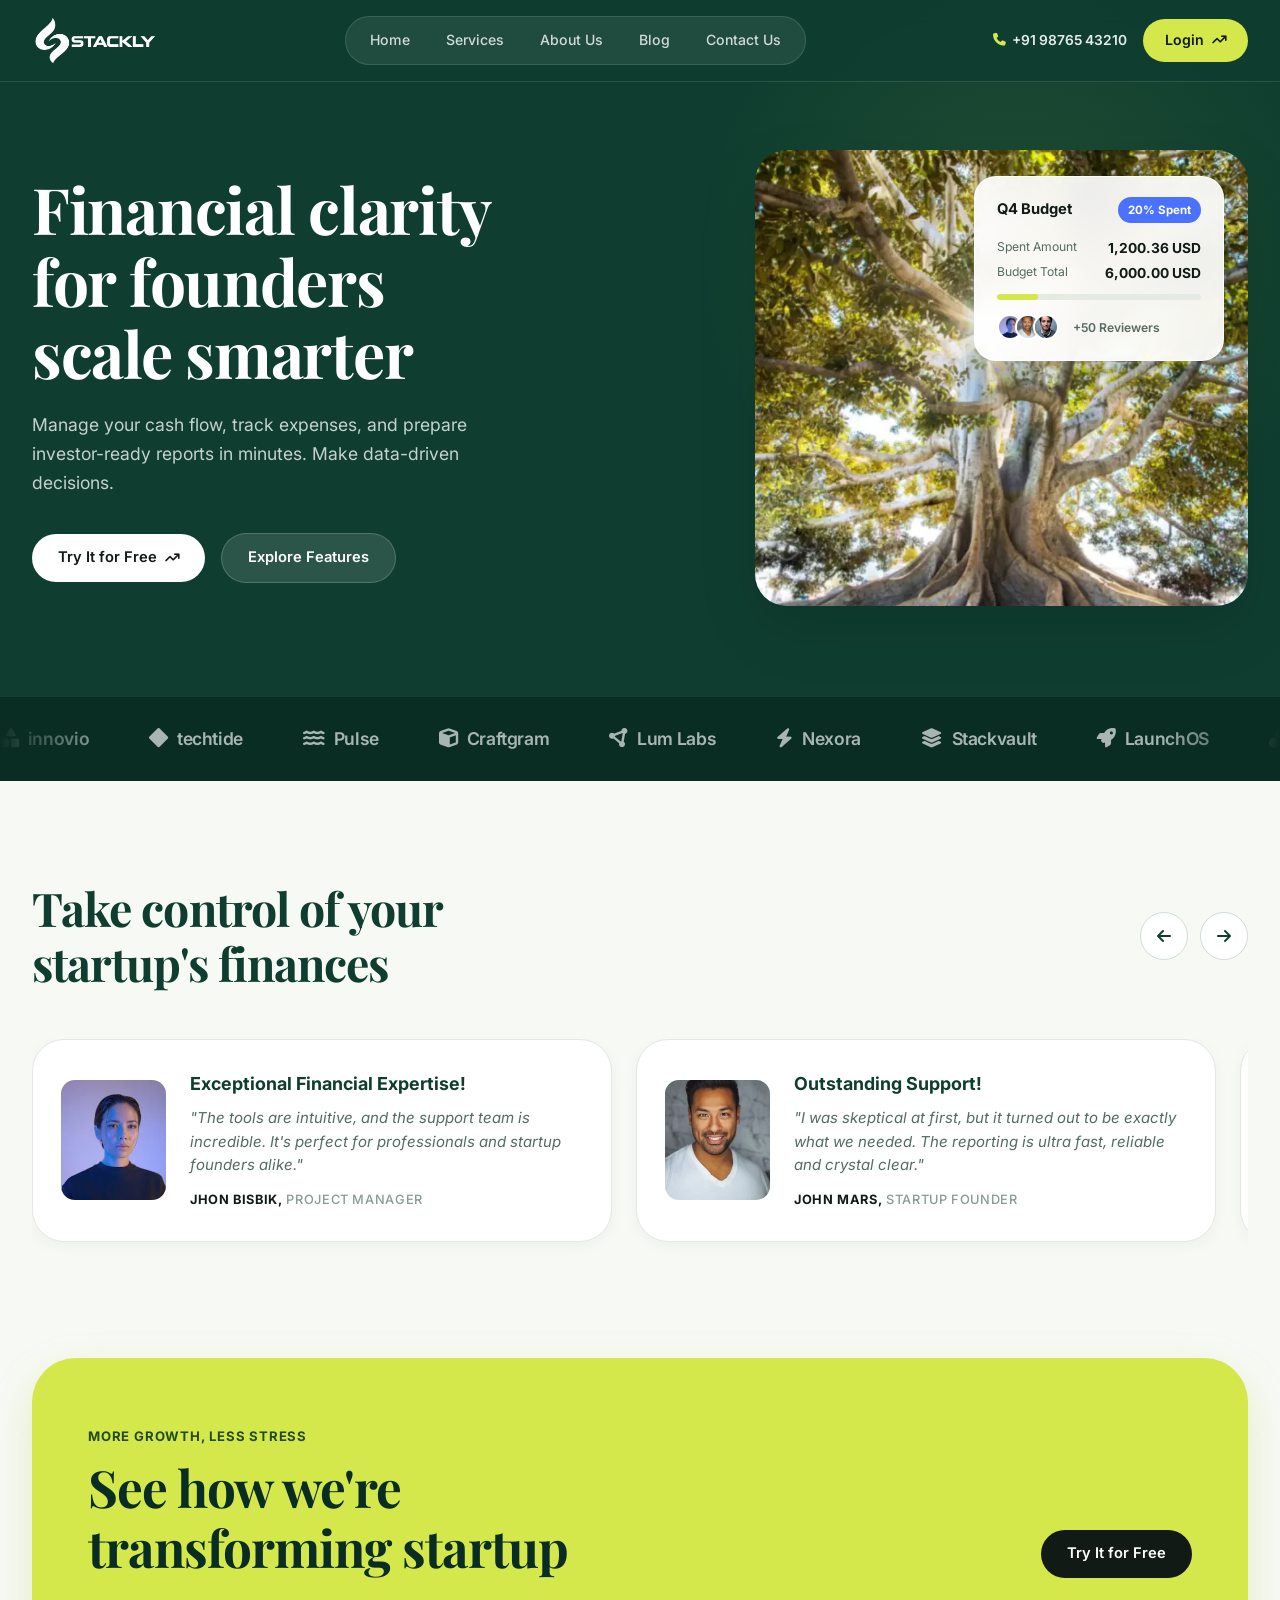
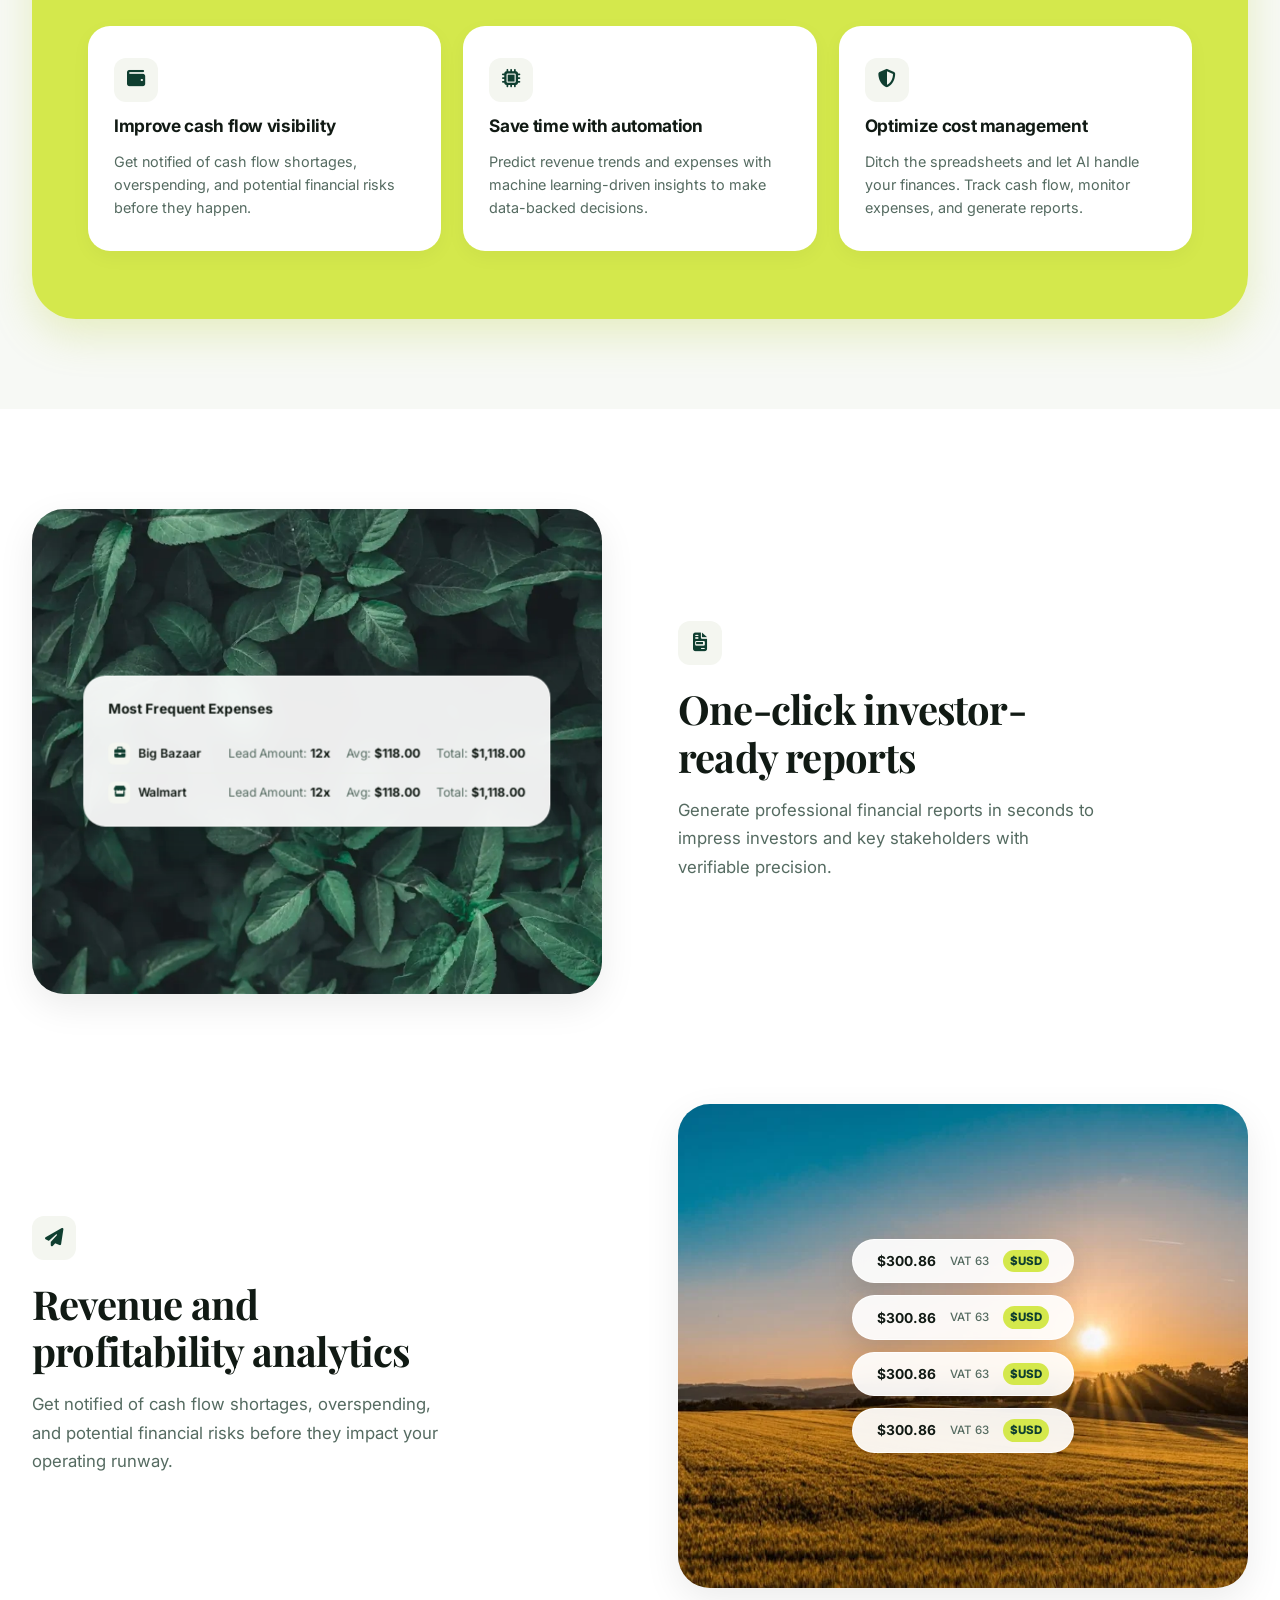
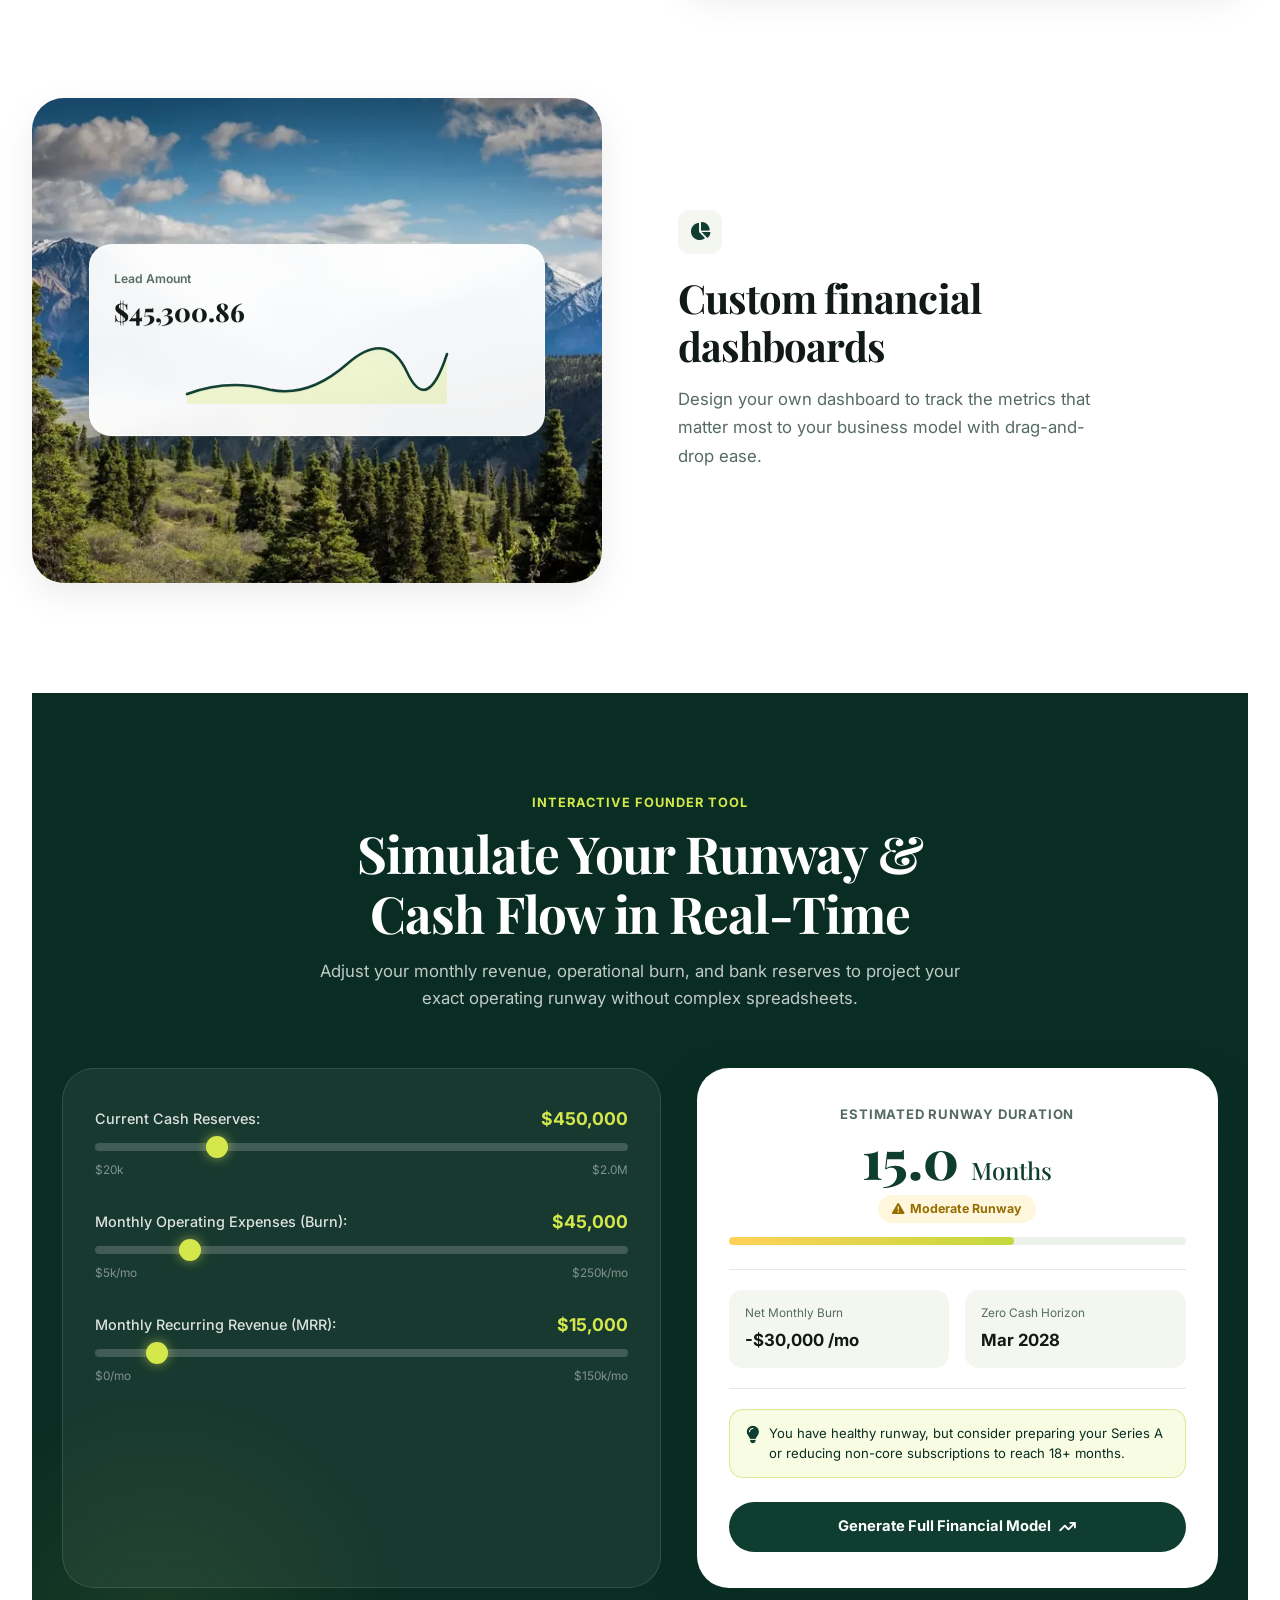
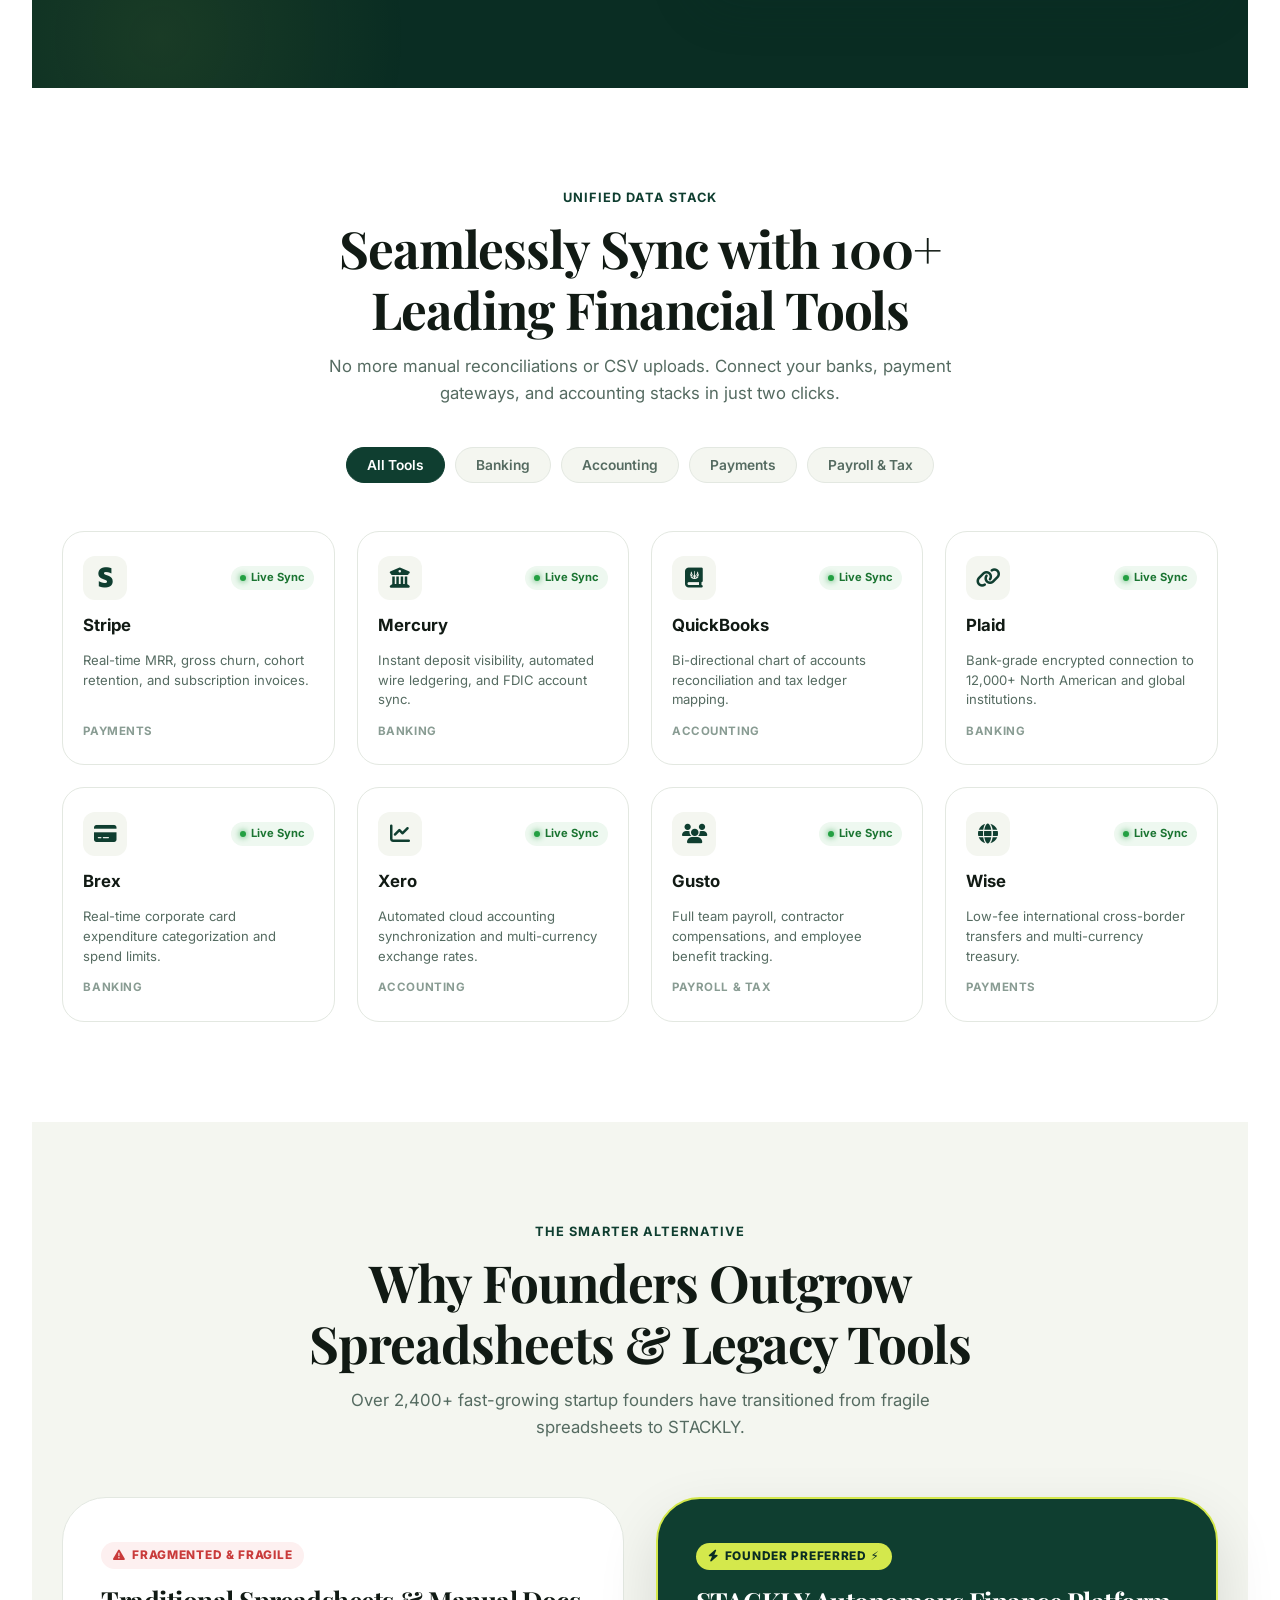
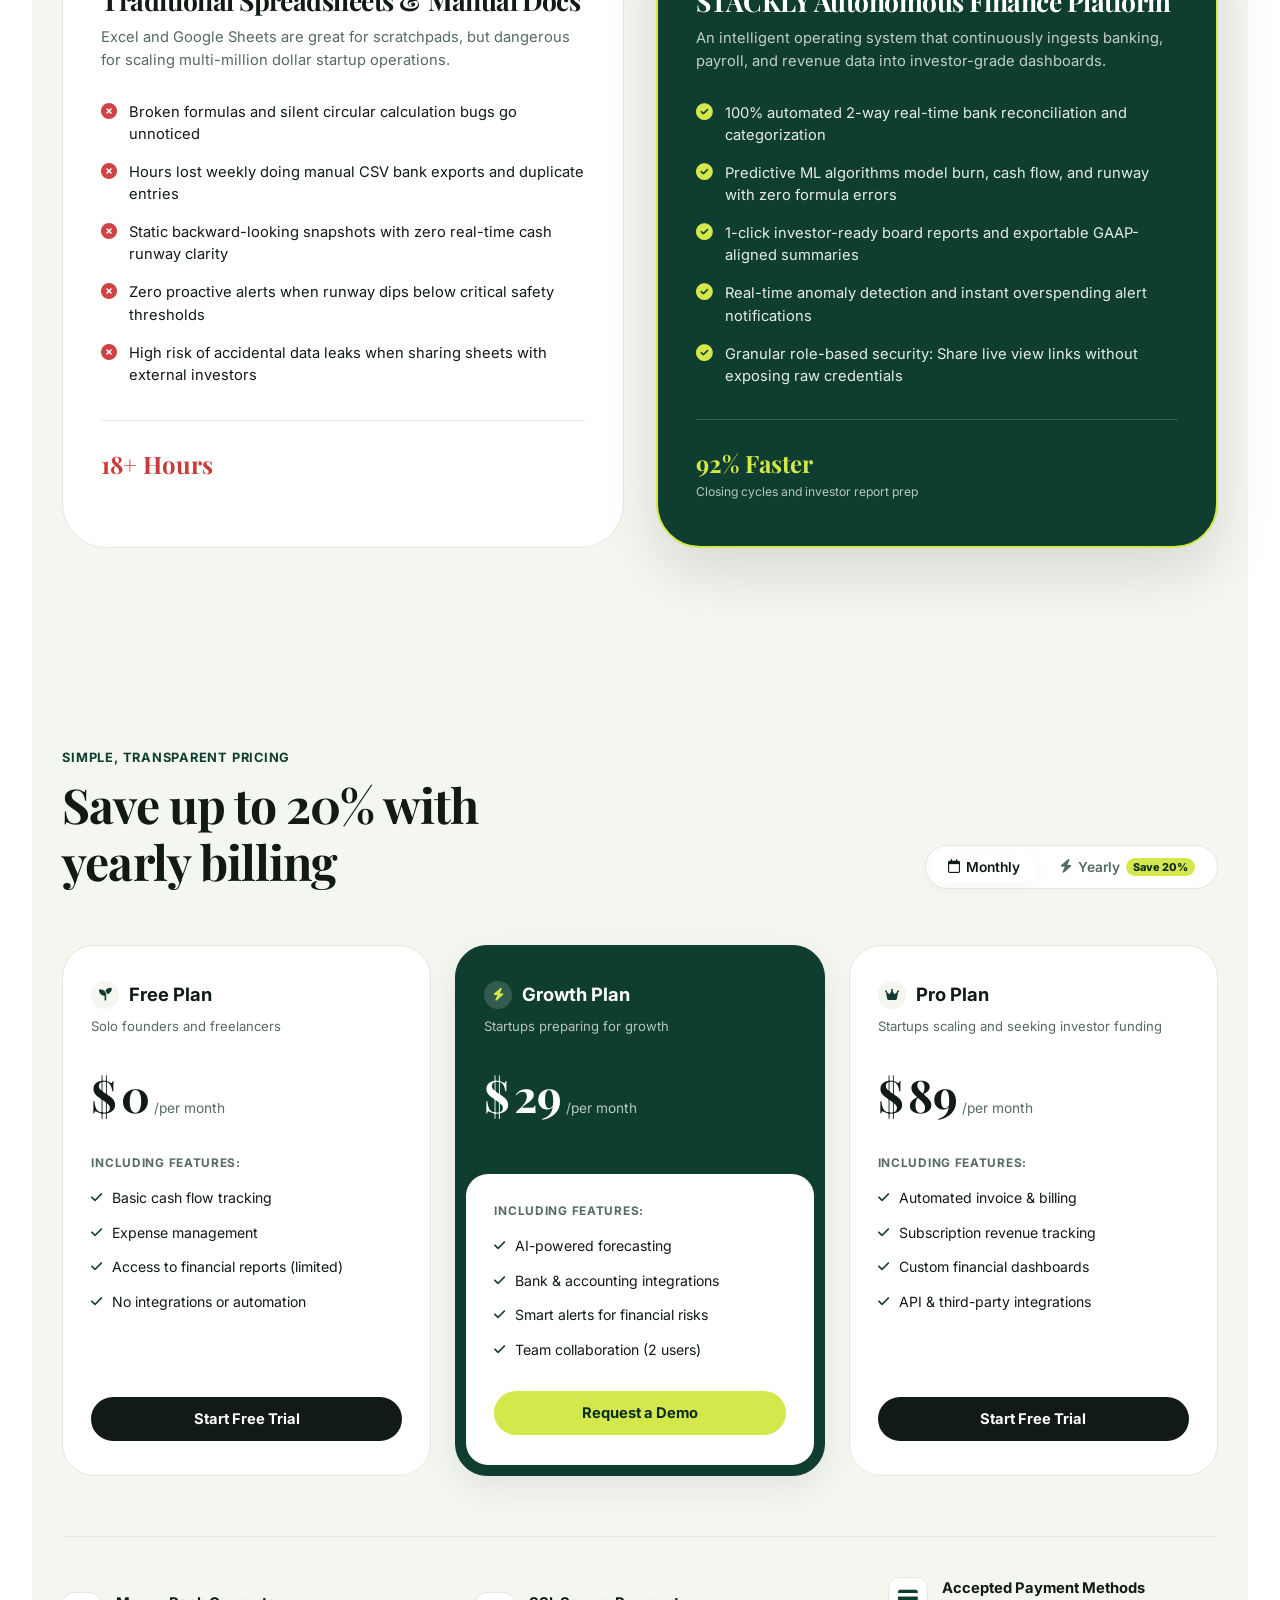
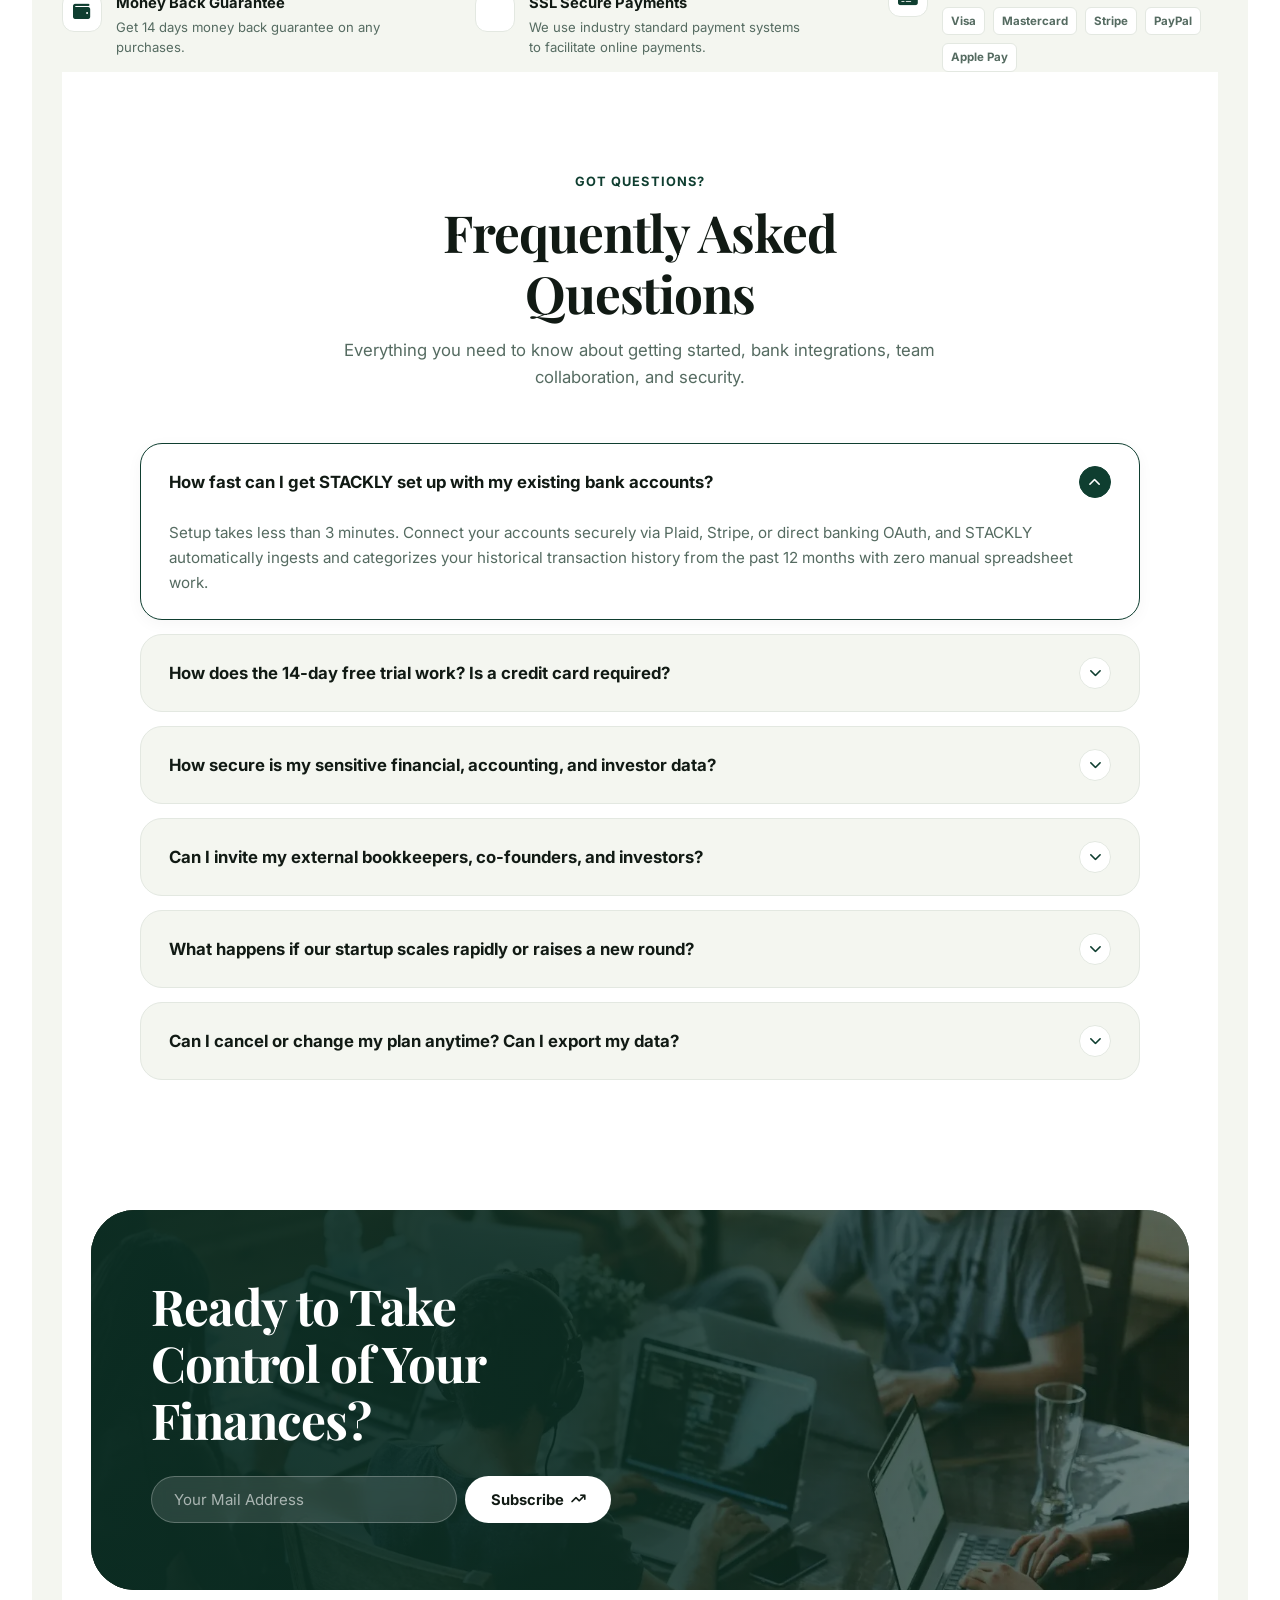
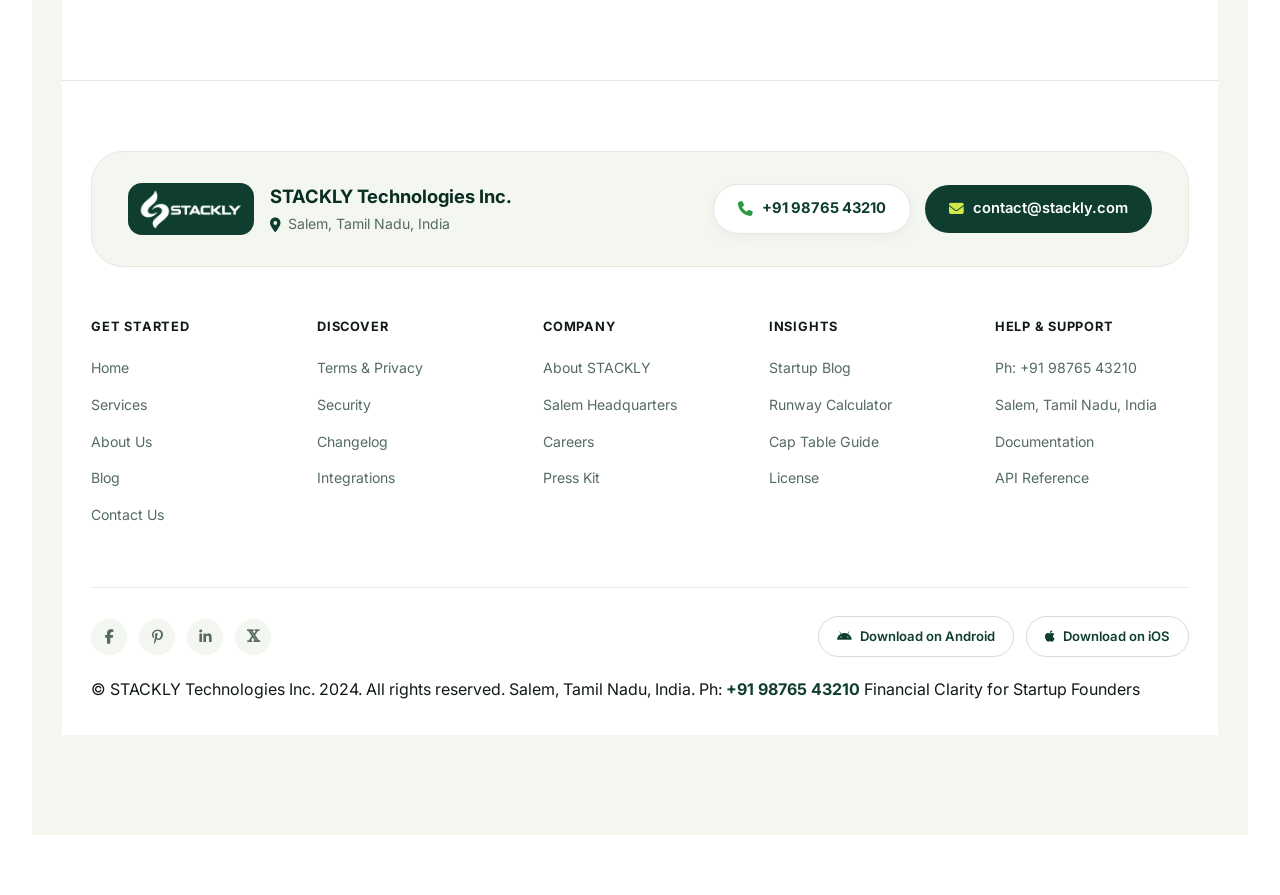
==== commit 345ffb16: "Add files via upload" ====
--- a/index.html
+++ b/index.html
@@ -20,6 +20,36 @@
 <body>
 
   <!-- ========================================================================
+       INSTITUTIONAL PRELOADER
+       ======================================================================== -->
+  <div class="stackly-preloader" id="stacklyPreloader" aria-label="Loading STACKLY Financial Platform">
+    <div class="preloader-ambient"></div>
+    <div class="preloader-core">
+      <div class="preloader-logo-wrap">
+        <div class="preloader-ring-outer"></div>
+        <div class="preloader-ring"></div>
+        <div class="preloader-badge">
+          <img src="images/logo.webp" alt="STACKLY Logo">
+        </div>
+      </div>
+
+      <div class="preloader-metric">
+        <span id="preloaderCounter">0</span><span class="percent-symbol">%</span>
+      </div>
+
+      <div class="preloader-status" id="preloaderStatus">Securing encrypted telemetry...</div>
+
+      <div class="preloader-track">
+        <div class="preloader-fill" id="preloaderFill"></div>
+      </div>
+
+      <div class="preloader-foot-tag">
+        <span class="preloader-foot-dot"></span> Institutional Core · Asia-South (Salem)
+      </div>
+    </div>
+  </div>
+
+  <!-- ========================================================================
        HEADER & NAVIGATION
        ======================================================================== -->
   <header id="main-header">
@@ -56,13 +86,23 @@
 
     <!-- Mobile Dropdown Navigation -->
     <div class="mobile-dropdown" id="mobileNav">
+      <!-- Mobile Menu Header with Close Button -->
+      <div class="mobile-dropdown-header" style="display: flex; align-items: center; justify-content: space-between; width: 100%; padding-bottom: 14px; margin-bottom: 8px; border-bottom: 1px solid rgba(255,255,255,0.12);">
+        <a href="index.html" class="brand-logo" aria-label="STACKLY Home" style="display: flex; align-items: center; gap: 8px; text-decoration: none;">
+          <img src="images/logo.webp" alt="STACKLY Logo" style="height: 38px; width: auto; display: block;">
+        </a>
+        <button class="mobile-menu-close" id="mobileMenuCloseBtn" aria-label="Close Navigation Menu" style="width: 42px; height: 42px; border-radius: 50%; background: rgba(255, 255, 255, 0.12); border: 1px solid rgba(255, 255, 255, 0.25); color: #ffffff; font-size: 1.25rem; font-weight: 700; display: flex; align-items: center; justify-content: center; cursor: pointer; transition: all 0.2s ease;">
+          <i class="fa-solid fa-xmark">✕</i>
+        </button>
+      </div>
+
       <a href="index.html" class="nav-link active">Home</a>
       <a href="service.html" class="nav-link">Services</a>
       <a href="about.html" class="nav-link">About Us</a>
       <a href="blog.html" class="nav-link">Blog</a>
       <a href="contact.html" class="nav-link">Contact Us</a>
       <div style="padding: 10px 14px; border-top: 1px solid rgba(255,255,255,0.1); margin-top: 6px; font-size: 0.85rem; color: rgba(255,255,255,0.85); display: flex; flex-direction: column; gap: 6px;">
-        <a href="404.html" style="color: var(--lime); font-weight: 700; display: flex; align-items: center; gap: 8px;">
+        <a href="contact.html" style="color: var(--lime); font-weight: 700; display: flex; align-items: center; gap: 8px;">
           <i class="fa-solid fa-phone"></i> +91 98765 43210
         </a>
         <span><i class="fa-solid fa-location-dot" style="color: var(--lime); margin-right: 6px;"></i> Salem, Tamil Nadu, India</span>
@@ -921,10 +961,11 @@
       <!-- STACKLY Company Headquarters & Contact Info Bar -->
       <div style="background: var(--cream); border: 1.5px solid var(--border-light); border-radius: var(--radius-lg); padding: 30px 36px; margin-bottom: 50px; display: flex; align-items: center; justify-content: space-between; flex-wrap: wrap; gap: 24px;">
         <div style="display: flex; align-items: center; gap: 16px;">
-          <div style="background: var(--green); border-radius: 14px; padding: 6px 10px; display: flex; align-items: center; justify-content: center;">
+          <a href="index.html" aria-label="STACKLY Home" style="background: var(--green); border-radius: 14px; padding: 6px 10px; display: flex; align-items: center; justify-content: center; text-decoration: none; transition: transform 0.2s ease;">
             <img src="images/logo.webp" alt="STACKLY Logo" style="height: 40px; width: auto; display: block; filter: brightness(0) invert(1);">
-          </div>
+          </a>
           <div>
+            <h4 style="font-size: 1.15rem; color: var(--green-dark); margin-bottom: 2px;">STACKLY Technologies Inc.</h4>
             <p style="font-size: 0.88rem; color: var(--text-muted); display: flex; align-items: center; gap: 7px;">
               <i class="fa-solid fa-location-dot" style="color: var(--green);"></i> Salem, Tamil Nadu, India
             </p>
@@ -932,7 +973,7 @@
         </div>
 
         <div style="display: flex; align-items: center; gap: 14px; flex-wrap: wrap;">
-          <a href="tel:9876543210" style="background: var(--white); border: 1.5px solid var(--border-light); padding: 12px 24px; border-radius: var(--radius-full); font-size: 0.92rem; font-weight: 700; color: var(--green); display: inline-flex; align-items: center; gap: 9px; box-shadow: var(--shadow-sm); transition: var(--transition);">
+          <a href="contact.html" style="background: var(--white); border: 1.5px solid var(--border-light); padding: 12px 24px; border-radius: var(--radius-full); font-size: 0.92rem; font-weight: 700; color: var(--green); display: inline-flex; align-items: center; gap: 9px; box-shadow: var(--shadow-sm); transition: var(--transition);">
             <i class="fa-solid fa-phone" style="color: #299b45;"></i> +91 98765 43210
           </a>
           <a href="mailto:contact@stackly.com" style="background: var(--green); color: var(--white); padding: 12px 24px; border-radius: var(--radius-full); font-size: 0.92rem; font-weight: 600; display: inline-flex; align-items: center; gap: 9px; transition: var(--transition);">
@@ -986,7 +1027,7 @@
         <div class="footer-col">
           <h5>Help & Support</h5>
           <ul>
-            <li><a href="404.html">Ph: +91 98765 43210</a></li>
+            <li><a href="contact.html">Ph: +91 98765 43210</a></li>
             <li><a href="404.html">Salem, Tamil Nadu, India</a></li>
             <li><a href="404.html">Documentation</a></li>
             <li><a href="404.html">API Reference</a></li>
@@ -1015,7 +1056,7 @@
 
         <!-- Copyright -->
         <div class="footer-copyright">
-          <span>© STACKLY 2024. All rights reserved. Salem, Tamil Nadu, India. Ph: <a href="404.html" style="color: var(--green); font-weight: 700;">+91 98765 43210</a></span>
+          <span>© STACKLY Technologies Inc. 2024. All rights reserved. Salem, Tamil Nadu, India. Ph: <a href="contact.html" style="color: var(--green); font-weight: 700;">+91 98765 43210</a></span>
           <span>Financial Clarity for Startup Founders</span>
         </div>
       </div>
@@ -1040,6 +1081,8 @@
       // 2. MOBILE MENU TOGGLE
       const mobileBtn = document.getElementById('mobileMenuBtn');
       const mobileNav = document.getElementById('mobileNav');
+      const mobileCloseBtn = document.getElementById('mobileMenuCloseBtn');
+
       if (mobileBtn && mobileNav) {
         mobileBtn.addEventListener('click', () => {
           mobileNav.classList.toggle('open');
@@ -1047,8 +1090,15 @@
           mobileBtn.innerHTML = isOpen ? '<i class="fa-solid fa-xmark"></i>' : '<i class="fa-solid fa-bars"></i>';
         });
 
+        if (mobileCloseBtn) {
+          mobileCloseBtn.addEventListener('click', () => {
+            mobileNav.classList.remove('open');
+            mobileBtn.innerHTML = '<i class="fa-solid fa-bars"></i>';
+          });
+        }
+
         // Close mobile nav when clicking any nav link
-        document.querySelectorAll('.mobile-nav-link').forEach(link => {
+        mobileNav.querySelectorAll('.nav-link, .btn').forEach(link => {
           link.addEventListener('click', () => {
             mobileNav.classList.remove('open');
             mobileBtn.innerHTML = '<i class="fa-solid fa-bars"></i>';
@@ -1279,6 +1329,77 @@
         }, 600);
       }
     }
+
+    // 7. SUPER-COOL INSTITUTIONAL PRELOADER CONTROLLER
+    (function initPreloader() {
+      const preloader = document.getElementById('stacklyPreloader');
+      const counterEl = document.getElementById('preloaderCounter');
+      const statusEl = document.getElementById('preloaderStatus');
+      const fillEl = document.getElementById('preloaderFill');
+
+      if (!preloader || !counterEl || !fillEl) return;
+
+      const milestones = [
+        { at: 0, text: 'Securing encrypted telemetry...' },
+        { at: 28, text: 'Calibrating financial models & runway feeds...' },
+        { at: 58, text: 'Reconciling institutional portfolio ledgers...' },
+        { at: 86, text: 'Initializing STACKLY Autonomous Engine...' },
+        { at: 100, text: 'Platform Ready • Welcome to STACKLY' }
+      ];
+
+      let currentVal = 0;
+      let targetVal = 100;
+      let startTime = performance.now();
+      const totalDuration = 1200; // Fast and punchy (1.2s total)
+
+      function updateStatus(val) {
+        for (let i = milestones.length - 1; i >= 0; i--) {
+          if (val >= milestones[i].at) {
+            if (statusEl.textContent !== milestones[i].text) {
+              statusEl.style.opacity = '0';
+              statusEl.style.transform = 'translateY(4px)';
+              setTimeout(() => {
+                statusEl.textContent = milestones[i].text;
+                statusEl.style.opacity = '1';
+                statusEl.style.transform = 'translateY(0)';
+              }, 120);
+            }
+            break;
+          }
+        }
+      }
+
+      function stepProgress(timestamp) {
+        const elapsed = timestamp - startTime;
+        const progress = Math.min(elapsed / totalDuration, 1);
+        
+        // Quad ease-out for realistic acceleration then settle
+        const eased = 1 - Math.pow(1 - progress, 3);
+        const currentScore = Math.min(Math.floor(eased * targetVal), 100);
+
+        counterEl.textContent = currentScore;
+        fillEl.style.width = currentScore + '%';
+        updateStatus(currentScore);
+
+        if (progress < 1) {
+          requestAnimationFrame(stepProgress);
+        } else {
+          counterEl.textContent = '100';
+          fillEl.style.width = '100%';
+          updateStatus(100);
+
+          // Brief hold at 100% for visual satisfaction, then silky curtain exit
+          setTimeout(() => {
+            preloader.classList.add('loaded');
+            setTimeout(() => {
+              preloader.style.display = 'none';
+            }, 750);
+          }, 220);
+        }
+      }
+
+      requestAnimationFrame(stepProgress);
+    })();
   </script>
 </body>
 </html>
--- a/style.css
+++ b/style.css
@@ -255,35 +255,79 @@
 
 .mobile-dropdown {
   position: fixed;
-  top: 72px;
-  left: 5%;
-  width: 90%;
-  background: var(--green-dark);
-  border-radius: var(--radius-md);
-  padding: 24px;
-  z-index: 999;
+  top: 0;
+  left: 0;
+  width: 100vw;
+  height: 100vh;
+  min-height: 100vh;
+  background: rgba(15, 62, 48, 0.98);
+  backdrop-filter: blur(20px);
+  -webkit-backdrop-filter: blur(20px);
+  padding: 18px 24px 40px;
+  z-index: 1005;
   display: none;
   flex-direction: column;
   gap: 8px;
-  box-shadow: var(--shadow-lg);
-  border: 1px solid rgba(255, 255, 255, 0.15);
+  box-shadow: none;
+  border: none;
+  overflow-y: auto;
+  box-sizing: border-box;
 }
 
 .mobile-dropdown.open {
   display: flex;
 }
 
+.mobile-dropdown-header {
+  display: flex;
+  align-items: center;
+  justify-content: space-between;
+  width: 100%;
+  padding-bottom: 16px;
+  margin-bottom: 12px;
+  border-bottom: 1px solid rgba(255, 255, 255, 0.12);
+}
+
+.mobile-menu-close {
+  width: 44px;
+  height: 44px;
+  border-radius: 50%;
+  background: rgba(255, 255, 255, 0.12);
+  border: 1px solid rgba(255, 255, 255, 0.22);
+  color: var(--white);
+  font-size: 1.3rem;
+  display: flex;
+  align-items: center;
+  justify-content: center;
+  cursor: pointer;
+  transition: all 0.25s ease;
+  -webkit-tap-highlight-color: transparent;
+}
+
+.mobile-menu-close:hover,
+.mobile-menu-close:active {
+  background: var(--lime);
+  color: var(--green-dark);
+  border-color: var(--lime);
+  transform: rotate(90deg);
+}
+
 .mobile-dropdown a {
-  color: rgba(255, 255, 255, 0.85);
-  font-size: 1.05rem;
-  padding: 10px 14px;
+  color: rgba(255, 255, 255, 0.88);
+  font-size: 1.12rem;
+  font-weight: 600;
+  padding: 12px 16px;
   border-radius: var(--radius-xs);
   transition: var(--transition);
-}
-
-.mobile-dropdown a:hover {
-  background: rgba(255, 255, 255, 0.1);
-  color: var(--white);
+  border-bottom: 1px solid rgba(255, 255, 255, 0.08);
+  text-decoration: none;
+}
+
+.mobile-dropdown a:hover,
+.mobile-dropdown a.active {
+  background: rgba(255, 255, 255, 0.12);
+  color: var(--lime);
+  padding-left: 22px;
 }
 
 /* --------------------------------------------------------------------------
@@ -2226,6 +2270,62 @@
   .showcase-row.reversed .showcase-text-col {
     order: 0;
   }
+
+  /* Adjust Most Frequent Expenses on Mobile */
+  .showcase-img-box {
+    aspect-ratio: 4/3.8;
+    min-height: 320px;
+  }
+  .floating-overlay-card {
+    position: absolute;
+    top: 50%;
+    left: 50%;
+    transform: translate(-50%, -50%);
+    width: calc(100% - 28px);
+    max-width: 350px;
+    padding: 16px 14px;
+    box-sizing: border-box;
+  }
+  .foc-title {
+    font-size: 0.88rem;
+    margin-bottom: 10px;
+  }
+  .foc-item {
+    display: flex;
+    flex-direction: column;
+    align-items: stretch;
+    gap: 6px;
+    padding: 8px 0;
+  }
+  .foc-brand {
+    display: flex;
+    align-items: center;
+    gap: 8px;
+    font-size: 0.82rem;
+    font-weight: 700;
+  }
+  .foc-values {
+    display: grid;
+    grid-template-columns: 1fr 1fr 1fr;
+    gap: 2px 6px;
+    width: 100%;
+    background: rgba(15, 62, 48, 0.05);
+    padding: 6px 8px;
+    border-radius: 8px;
+    box-sizing: border-box;
+  }
+  .foc-values span {
+    display: flex;
+    flex-direction: column;
+    font-size: 0.68rem;
+    color: var(--text-muted);
+    line-height: 1.25;
+  }
+  .foc-values strong {
+    font-size: 0.76rem;
+    color: var(--green-dark);
+    margin-top: 2px;
+  }
   
   .lime-cards-grid {
     grid-template-columns: 1fr;
@@ -2717,18 +2817,32 @@
 }
 
 .value-card:hover {
-  background: var(--green-dark);
-  color: var(--white);
+  background: var(--green-dark) !important;
+  color: var(--white) !important;
   transform: translateY(-6px);
   border-color: transparent;
+  box-shadow: 0 16px 36px rgba(16, 56, 35, 0.25);
 }
 
 .value-card:hover h4 {
-  color: var(--lime);
+  color: var(--lime) !important;
 }
 
 .value-card:hover p {
-  color: rgba(255, 255, 255, 0.85);
+  color: rgba(255, 255, 255, 0.92) !important;
+}
+
+.value-card:hover span {
+  color: var(--lime) !important;
+}
+
+.value-card:hover .metric-target-badge,
+.value-card:hover div[style*="background: var(--white)"],
+.value-card:hover div[style*="background:var(--white)"] {
+  background: var(--lime) !important;
+  color: var(--green-dark) !important;
+  font-weight: 800 !important;
+  border: 1px solid var(--lime) !important;
 }
 
 .value-icon {
@@ -3136,3 +3250,228 @@
   }
 }
 
+/* ==========================================================================
+   SUPER-COOL INSTITUTIONAL PRELOADER
+   ========================================================================== */
+.stackly-preloader {
+  position: fixed;
+  inset: 0;
+  z-index: 999999;
+  background: radial-gradient(circle at 50% 45%, #103e30 0%, #082019 60%, #04120e 100%);
+  display: flex;
+  flex-direction: column;
+  align-items: center;
+  justify-content: center;
+  overflow: hidden;
+  transition: opacity 0.7s cubic-bezier(0.65, 0, 0.35, 1), 
+              visibility 0.7s cubic-bezier(0.65, 0, 0.35, 1),
+              transform 0.7s cubic-bezier(0.65, 0, 0.35, 1);
+}
+
+.stackly-preloader.loaded {
+  opacity: 0;
+  visibility: hidden;
+  transform: scale(1.05);
+  pointer-events: none;
+}
+
+/* Ambient Pulse Rings */
+.preloader-ambient {
+  position: absolute;
+  width: 540px;
+  height: 540px;
+  border-radius: 50%;
+  background: radial-gradient(circle, rgba(212, 232, 76, 0.16) 0%, rgba(16, 62, 48, 0) 70%);
+  animation: preloaderPulse 3s ease-in-out infinite alternate;
+  pointer-events: none;
+}
+
+@keyframes preloaderPulse {
+  0% { transform: scale(0.85); opacity: 0.35; }
+  100% { transform: scale(1.25); opacity: 0.95; }
+}
+
+/* Core Container */
+.preloader-core {
+  position: relative;
+  display: flex;
+  flex-direction: column;
+  align-items: center;
+  z-index: 2;
+  text-align: center;
+}
+
+/* Glowing Orbital Ring around Logo */
+.preloader-logo-wrap {
+  position: relative;
+  width: 116px;
+  height: 116px;
+  display: flex;
+  align-items: center;
+  justify-content: center;
+  margin-bottom: 28px;
+}
+
+.preloader-ring {
+  position: absolute;
+  inset: 0;
+  border-radius: 50%;
+  border: 2.5px solid transparent;
+  border-top-color: var(--lime);
+  border-right-color: rgba(212, 232, 76, 0.25);
+  animation: preloaderSpin 1.3s cubic-bezier(0.5, 0.1, 0.4, 0.9) infinite;
+  box-shadow: 0 0 25px rgba(212, 232, 76, 0.3);
+}
+
+.preloader-ring-outer {
+  position: absolute;
+  inset: -8px;
+  border-radius: 50%;
+  border: 1.5px dashed rgba(255, 255, 255, 0.18);
+  animation: preloaderSpinReverse 8s linear infinite;
+}
+
+@keyframes preloaderSpin {
+  0% { transform: rotate(0deg); }
+  100% { transform: rotate(360deg); }
+}
+
+@keyframes preloaderSpinReverse {
+  0% { transform: rotate(360deg); }
+  100% { transform: rotate(0deg); }
+}
+
+.preloader-badge {
+  width: 82px;
+  height: 82px;
+  border-radius: 26px;
+  background: rgba(255, 255, 255, 0.04);
+  backdrop-filter: blur(14px);
+  border: 1px solid rgba(255, 255, 255, 0.14);
+  display: flex;
+  align-items: center;
+  justify-content: center;
+  box-shadow: 0 16px 36px rgba(0, 0, 0, 0.4);
+  position: relative;
+  overflow: hidden;
+}
+
+.preloader-badge::after {
+  content: '';
+  position: absolute;
+  top: -50%;
+  left: -50%;
+  width: 200%;
+  height: 200%;
+  background: linear-gradient(45deg, transparent, rgba(212, 232, 76, 0.18), transparent);
+  transform: rotate(45deg);
+  animation: preloaderSheen 2.5s infinite;
+}
+
+@keyframes preloaderSheen {
+  0% { transform: translateX(-120%) rotate(45deg); }
+  100% { transform: translateX(120%) rotate(45deg); }
+}
+
+.preloader-badge img {
+  height: 38px;
+  width: auto;
+  filter: brightness(0) invert(1);
+}
+
+/* Percentage Display */
+.preloader-metric {
+  font-family: 'Playfair Display', serif;
+  font-size: 3.2rem;
+  font-weight: 700;
+  color: #ffffff;
+  line-height: 1;
+  letter-spacing: -0.02em;
+  margin-bottom: 12px;
+  display: flex;
+  align-items: baseline;
+  justify-content: center;
+  text-shadow: 0 4px 18px rgba(0, 0, 0, 0.5);
+}
+
+.preloader-metric span.percent-symbol {
+  font-family: 'Inter', sans-serif;
+  font-size: 1.4rem;
+  font-weight: 700;
+  color: var(--lime);
+  margin-left: 3px;
+}
+
+/* Status Ticker */
+.preloader-status {
+  font-family: 'Inter', sans-serif;
+  font-size: 0.88rem;
+  font-weight: 500;
+  color: rgba(255, 255, 255, 0.7);
+  letter-spacing: 0.03em;
+  min-height: 22px;
+  margin-bottom: 24px;
+  transition: opacity 0.2s ease, transform 0.2s ease;
+}
+
+/* Track & Bar */
+.preloader-track {
+  width: 280px;
+  height: 5px;
+  background: rgba(255, 255, 255, 0.08);
+  border-radius: 999px;
+  overflow: visible;
+  position: relative;
+  box-shadow: inset 0 1px 3px rgba(0, 0, 0, 0.5);
+}
+
+.preloader-fill {
+  height: 100%;
+  width: 0%;
+  background: linear-gradient(90deg, #10b981, var(--lime));
+  border-radius: 999px;
+  position: relative;
+  transition: width 0.12s ease-out;
+  box-shadow: 0 0 14px var(--lime);
+}
+
+.preloader-fill::after {
+  content: '';
+  position: absolute;
+  right: -3px;
+  top: 50%;
+  transform: translateY(-50%);
+  width: 10px;
+  height: 10px;
+  border-radius: 50%;
+  background: #ffffff;
+  box-shadow: 0 0 12px #ffffff, 0 0 22px var(--lime);
+}
+
+/* Bottom Footer Tag */
+.preloader-foot-tag {
+  margin-top: 32px;
+  font-size: 0.72rem;
+  font-weight: 700;
+  letter-spacing: 0.2em;
+  text-transform: uppercase;
+  color: rgba(212, 232, 76, 0.75);
+  display: flex;
+  align-items: center;
+  gap: 9px;
+}
+
+.preloader-foot-dot {
+  width: 6px;
+  height: 6px;
+  border-radius: 50%;
+  background: var(--lime);
+  box-shadow: 0 0 10px var(--lime);
+  animation: dotPulse 1.2s infinite ease-in-out;
+}
+
+@keyframes dotPulse {
+  0%, 100% { opacity: 0.35; transform: scale(0.8); }
+  50% { opacity: 1; transform: scale(1.3); }
+}
+
